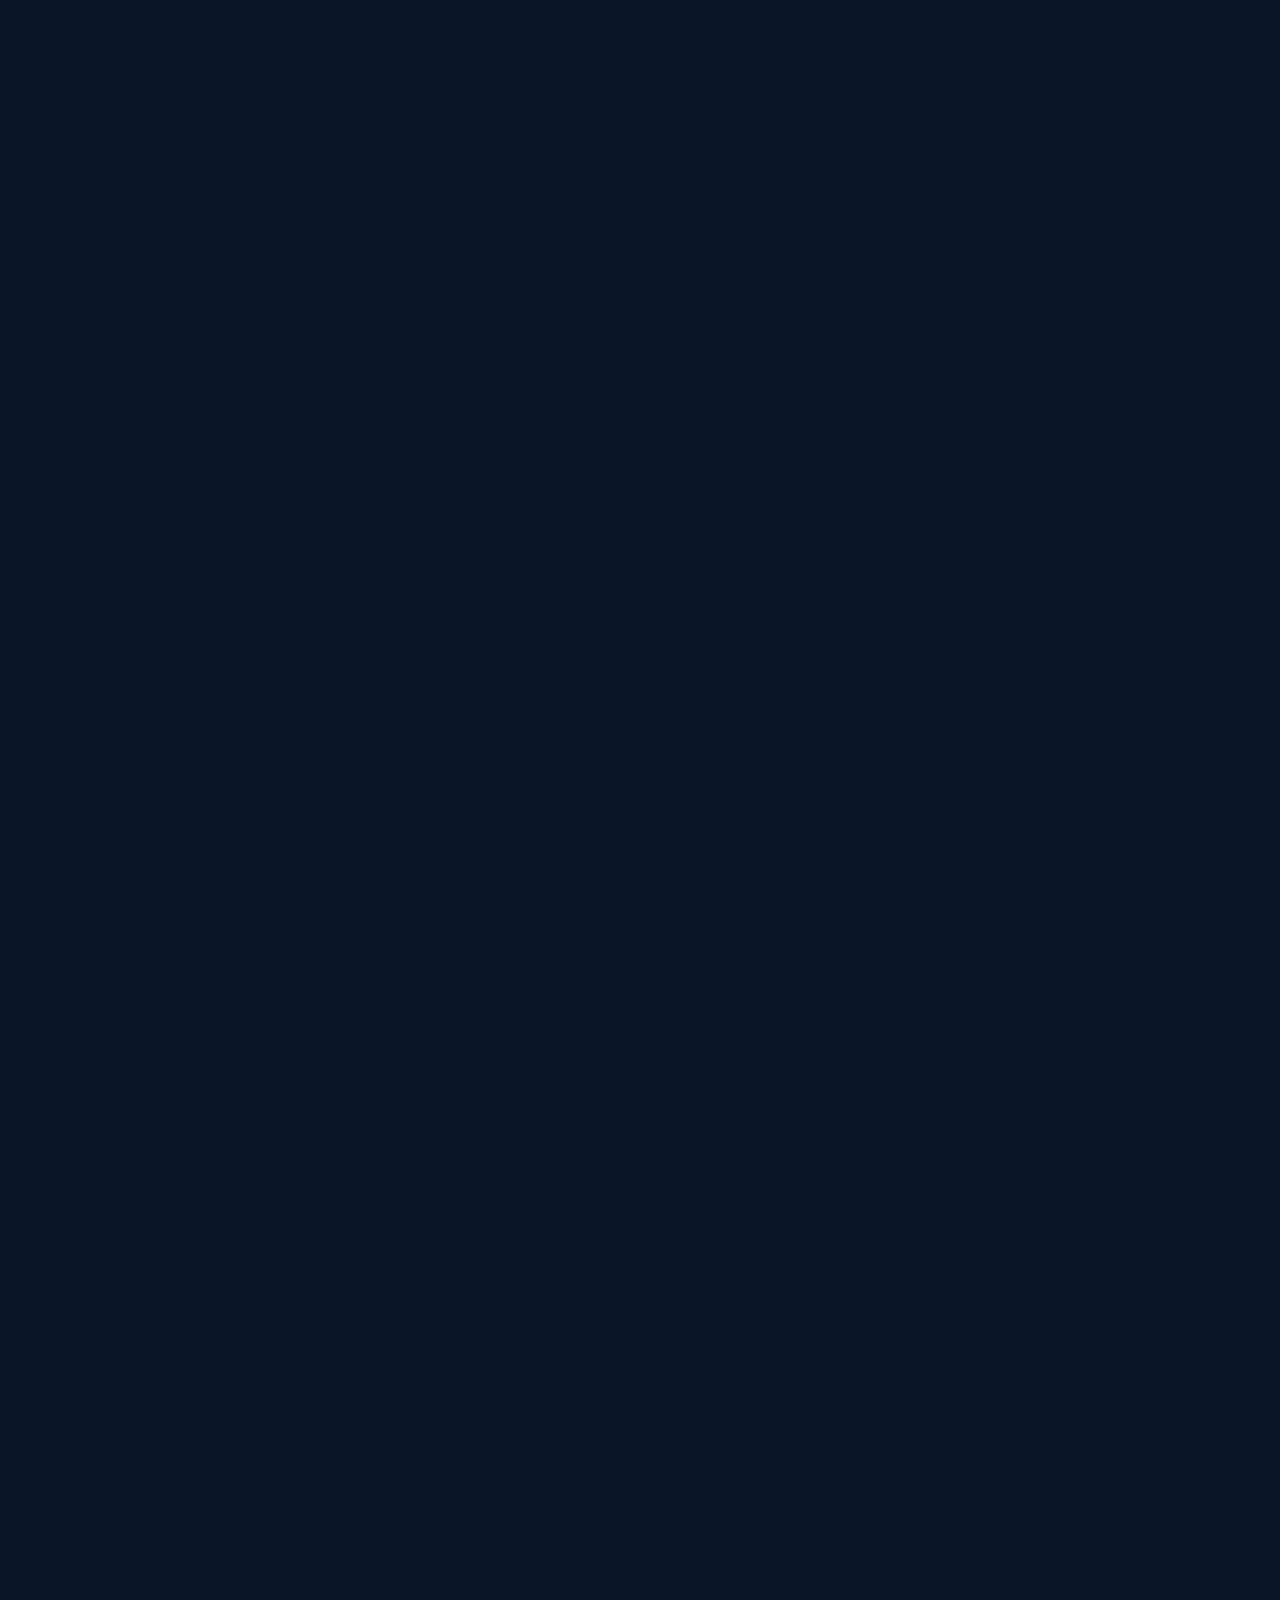
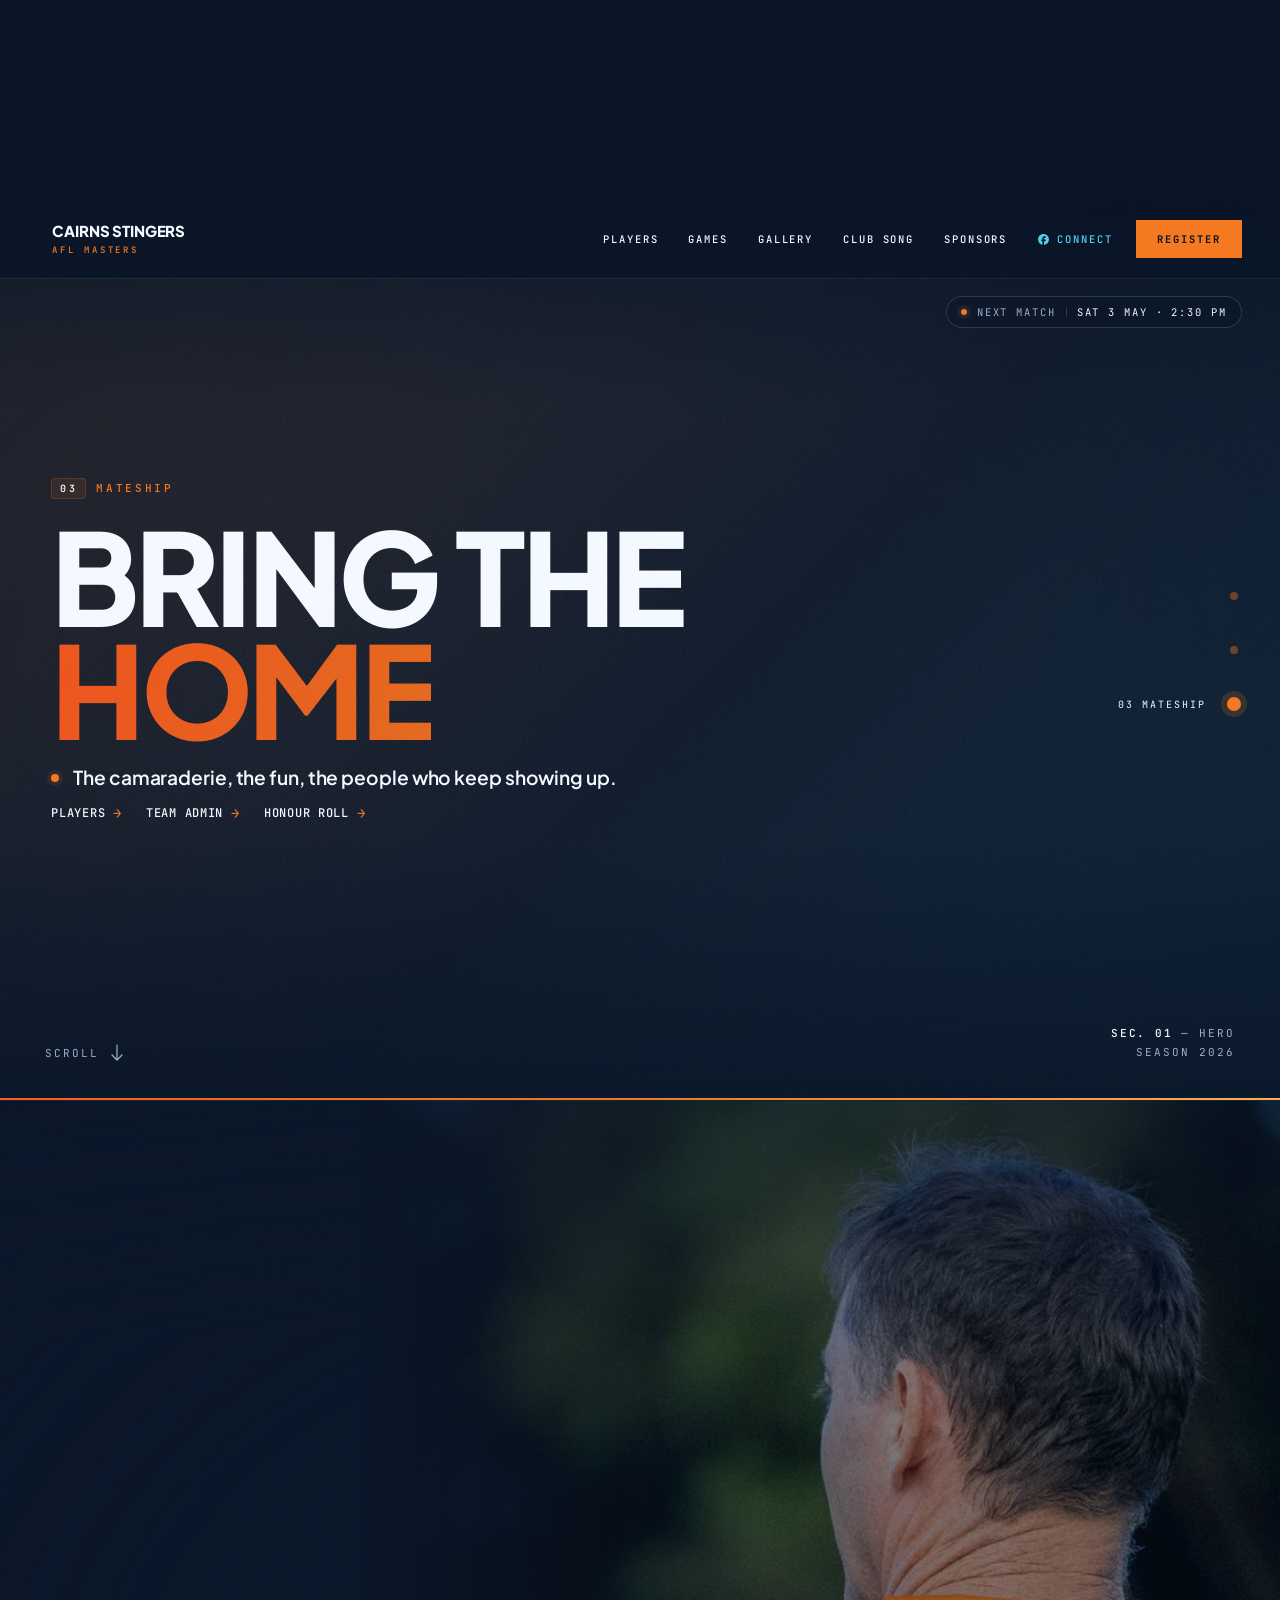
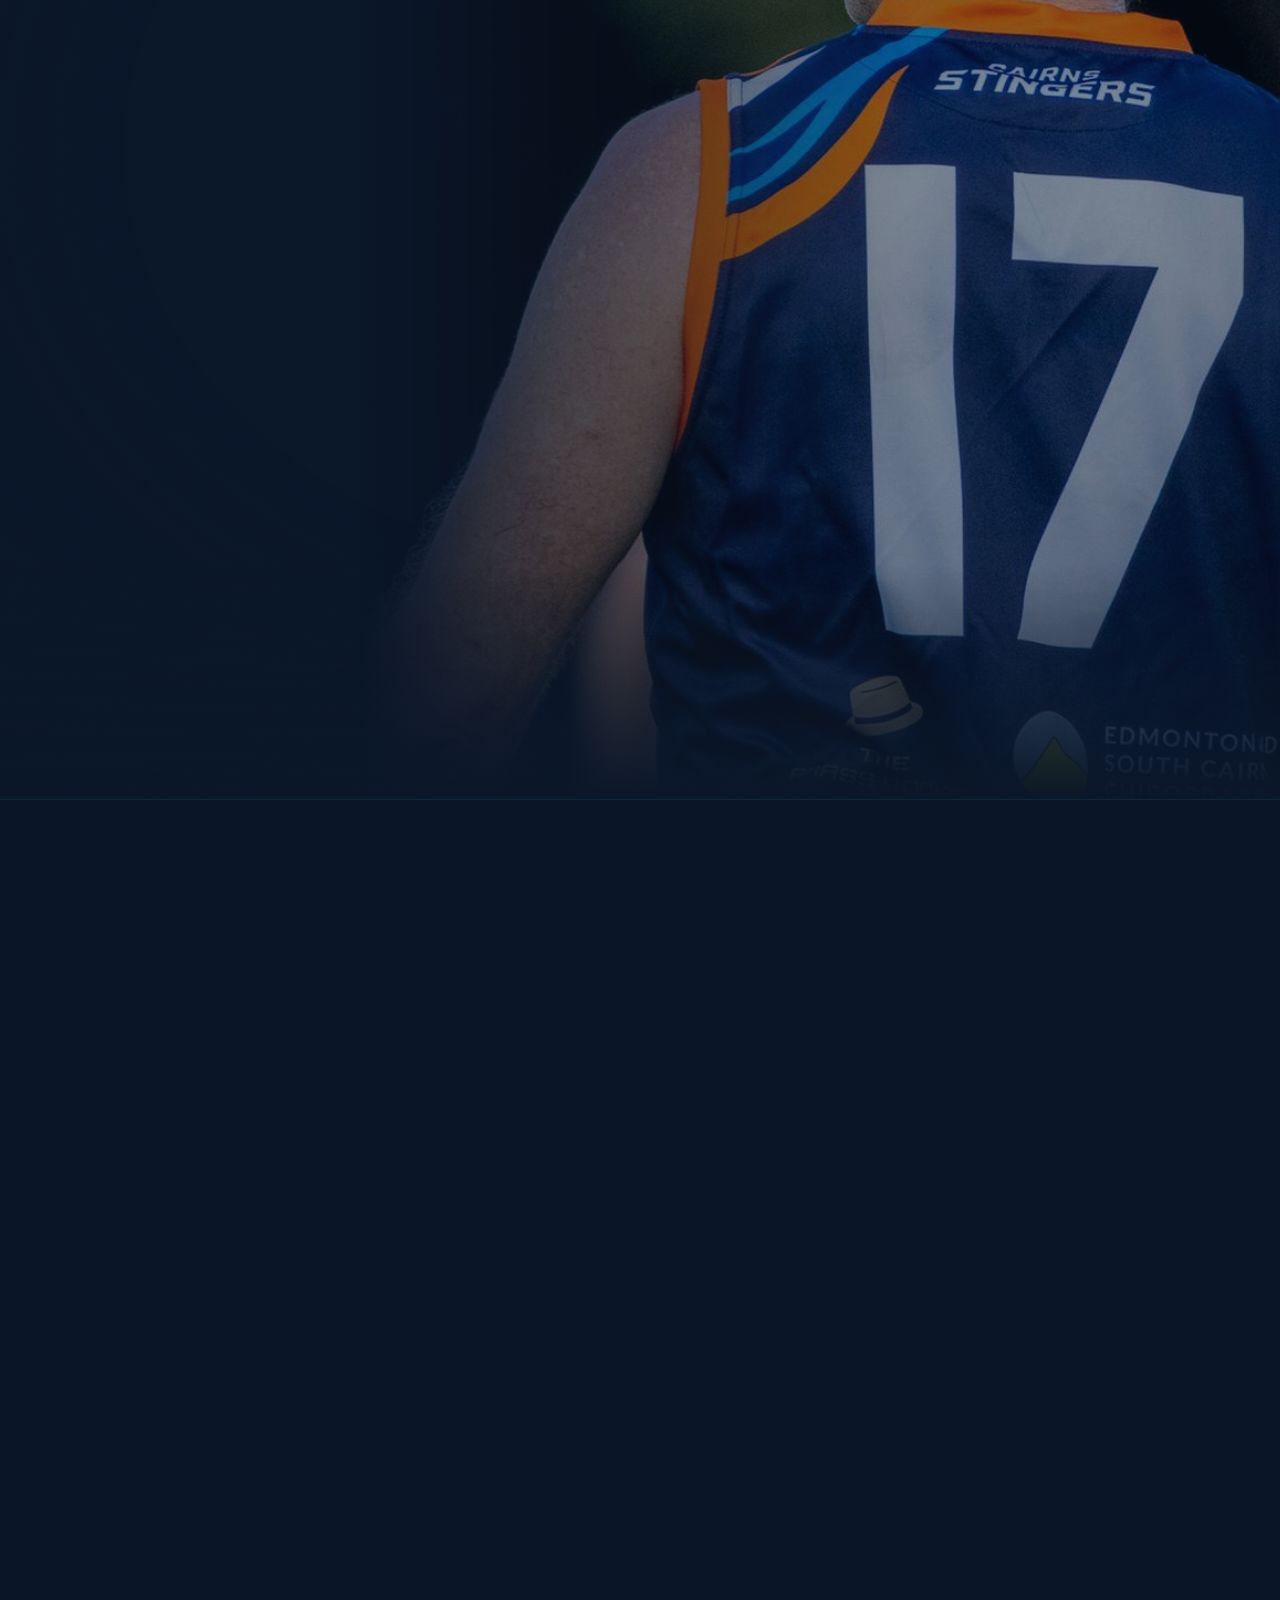
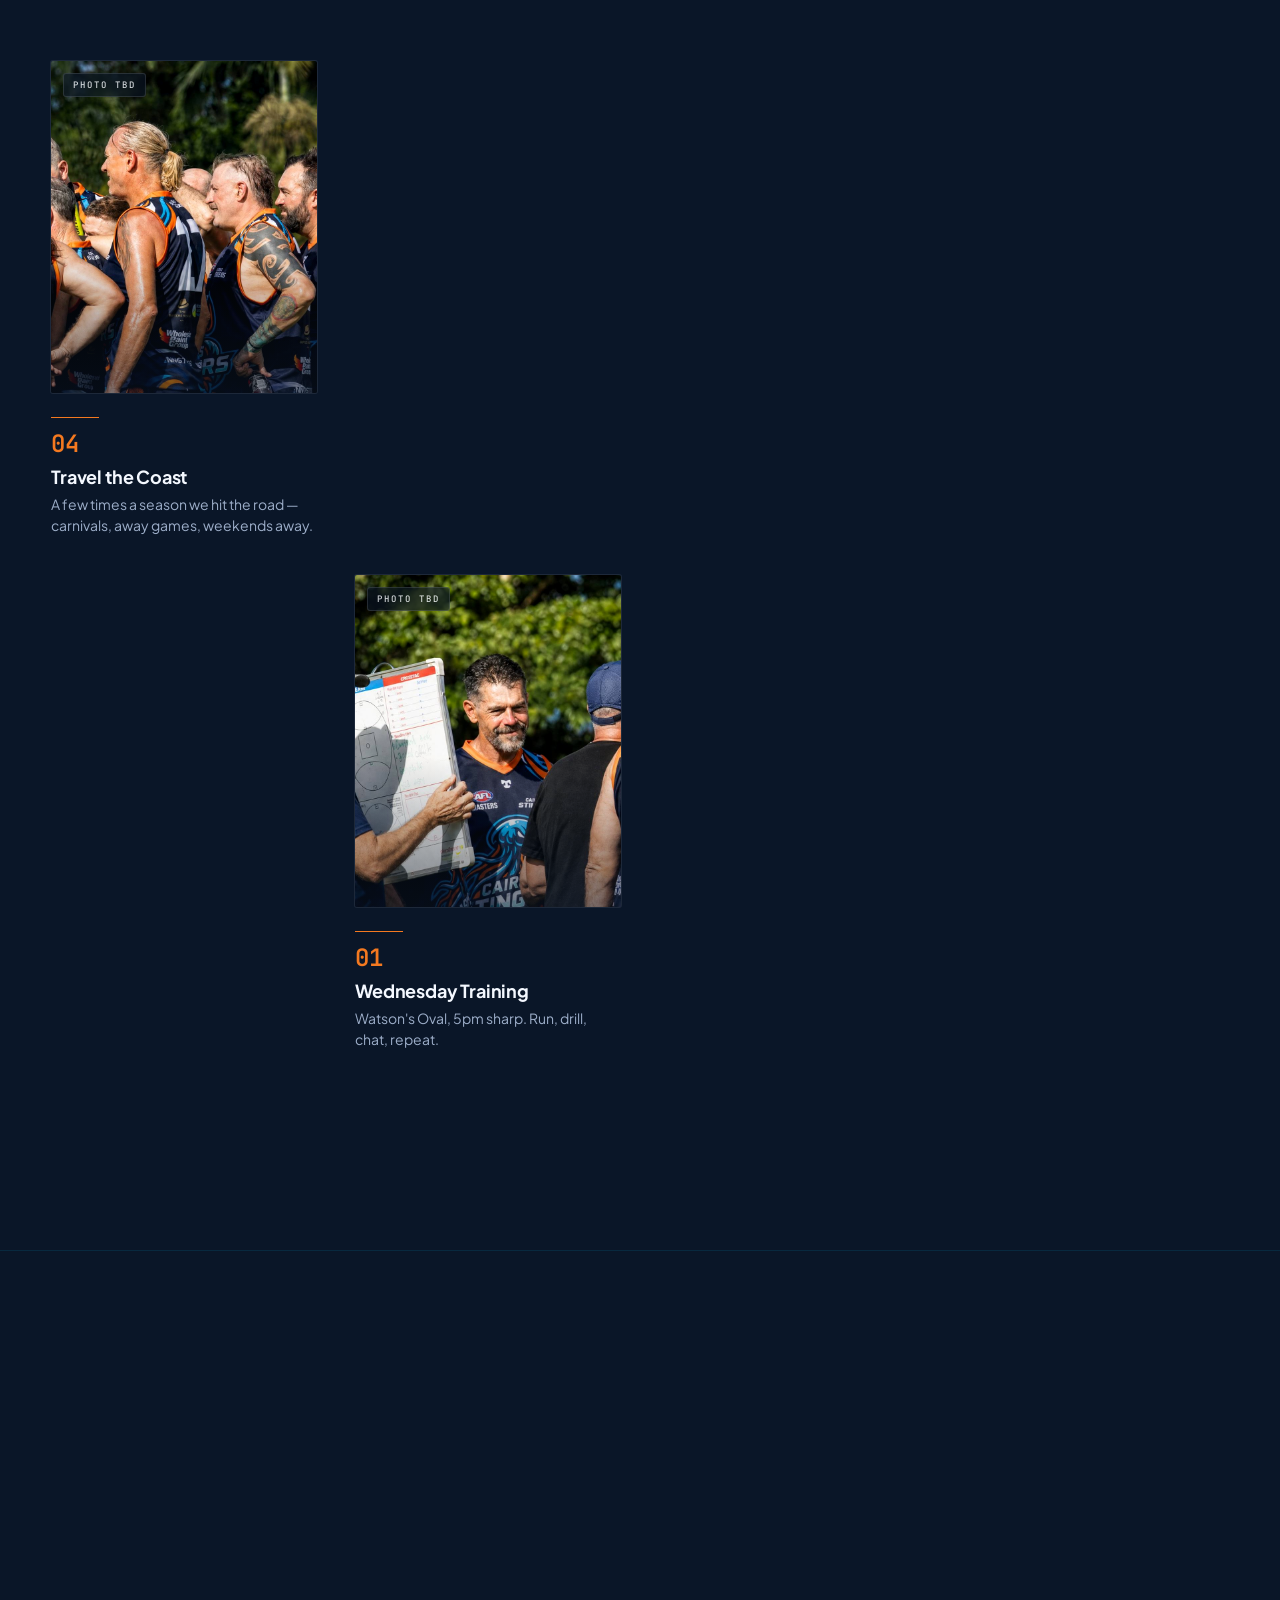
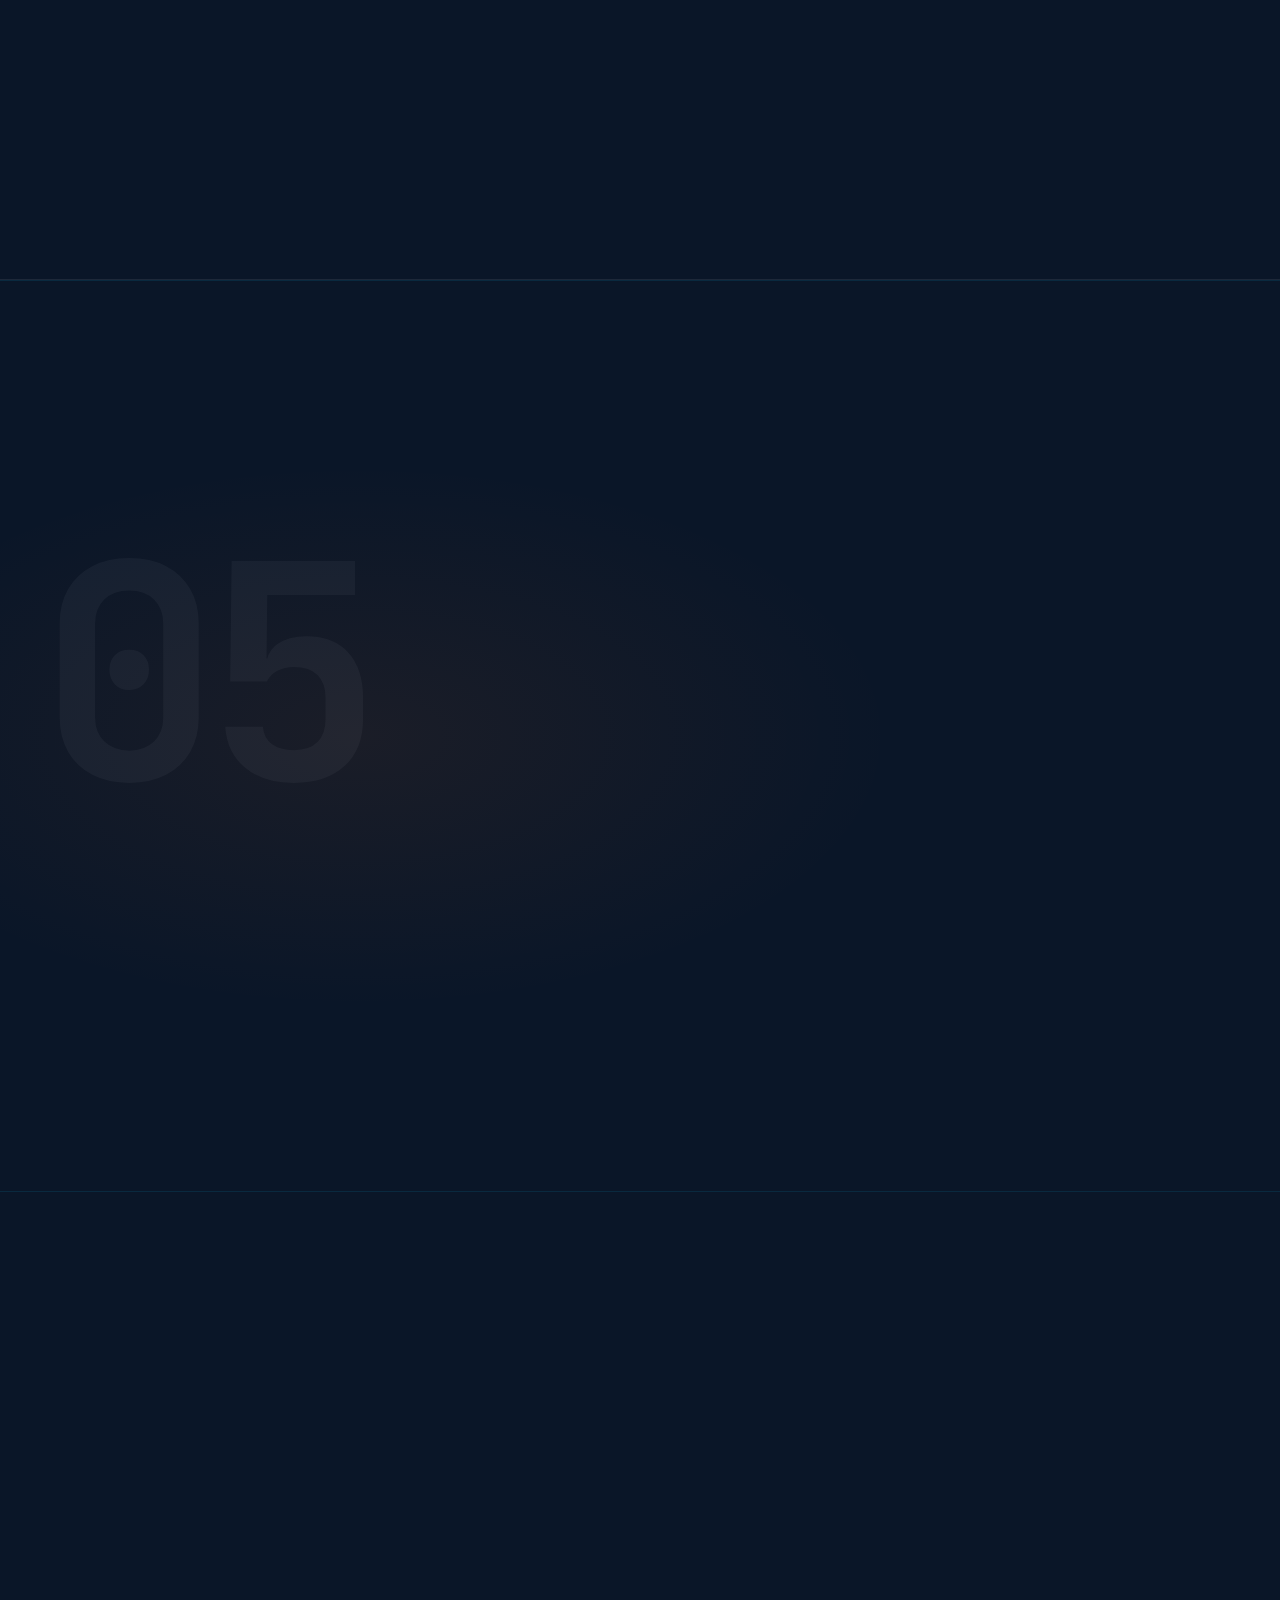
==== working/v11-work.html @ 25d03f0d "Slider infinite loop: switch to scroll-behavior toggle + isJumping guard User diagnosis identified t" ====
<!DOCTYPE html>
<!-- saved from url=(0046)https://cairnsstingers.com.au/sting/index.html -->
<html lang="en" class="lenis"><head><meta http-equiv="Content-Type" content="text/html; charset=UTF-8">

<meta name="viewport" content="width=device-width,initial-scale=1,viewport-fit=cover">
<meta http-equiv="Cache-Control" content="no-cache, no-store, must-revalidate">
<meta http-equiv="Pragma" content="no-cache">
<meta http-equiv="Expires" content="0">
<title>Cairns Stingers — Hero v11</title>
<link rel="preconnect" href="https://fonts.googleapis.com/">
<link rel="preconnect" href="https://fonts.gstatic.com/" crossorigin="">
<link href="https://fonts.googleapis.com/css2?family=Plus+Jakarta+Sans:wght@400;500;600;700;800&family=JetBrains+Mono:wght@400;500&display=swap" rel="stylesheet">

<!-- Lenis: buttery smooth scrolling -->
<script src="https://unpkg.com/lenis@1.1.20/dist/lenis.min.js"></script>

<!-- Swiper: mobile hero carousel with infinite loop + autoplay -->
<script src="https://cdn.jsdelivr.net/npm/swiper@11/swiper-bundle.min.js"></script>

<style>
:root{
  --or:#F47920;--ord:#FF5A1F;--orl:#ffac53;
  --org:rgba(244,121,32,0.10);--bo:rgba(244,121,32,0.20);
  --cy:#00B4E6;--cyd:#0091BF;--cyl:#4DD2F2;
  --bg:#0A1628;--c1:#112040;--c2:#1a2c54;--c3:#0f1c36;
  --line:rgba(255,255,255,0.08);--line-2:rgba(255,255,255,0.14);
  --ink:#F4F8FF;--dim:#9DAEC9;--mute:#6A7B96;
  --sans:"Plus Jakarta Sans",system-ui,-apple-system,sans-serif;
  --mono:"JetBrains Mono",ui-monospace,SFMono-Regular,Menlo,monospace;
}
*,*::before,*::after{box-sizing:border-box;margin:0;padding:0}
/* CRITICAL: overflow-x:clip instead of hidden — `hidden` breaks position:sticky */
html,body{
  background:var(--bg);color:var(--ink);font-family:var(--sans);
  -webkit-font-smoothing:antialiased;
  -webkit-text-size-adjust:100%;
  text-size-adjust:100%;
  overflow-x:clip;
  max-width:100vw;
}
img,video{display:block;max-width:100%}
a{color:inherit;text-decoration:none}

/* ============ NAV ============ */
.nav{
  position:fixed;top:0;left:0;right:0;z-index:50;
  display:flex;align-items:center;justify-content:space-between;
  padding:16px clamp(20px,3vw,40px);
  background:linear-gradient(180deg, rgba(10,22,40,.85) 0%, rgba(10,22,40,.4) 70%, transparent 100%);
  backdrop-filter:blur(8px);-webkit-backdrop-filter:blur(8px);
  transition:background .3s ease;
}
.nav.is-scrolled{background:rgba(10,22,40,.92);border-bottom:1px solid var(--line)}

.nav__brand{display:flex;align-items:center;gap:14px}
.nav__logo{height:46px;width:auto;filter:drop-shadow(0 4px 12px rgba(0,0,0,.4))}
.nav__wordmark{display:flex;flex-direction:column;gap:8px;line-height:1}
.nav__name{font-family:var(--sans);font-weight:800;font-size:15px;letter-spacing:-.01em;color:var(--ink);text-transform:uppercase}
.nav__sub{font-family:var(--mono);font-weight:500;font-size:9px;letter-spacing:.32em;color:var(--or);text-transform:uppercase}

.nav__links{display:flex;align-items:center;gap:2px}
.nav__links a{
  font-family:var(--mono);font-size:10.5px;font-weight:500;
  letter-spacing:.18em;text-transform:uppercase;
  color:var(--ink);padding:10px 14px;
  position:relative;transition:color .2s ease;
}
.nav__links a::after{
  content:"";position:absolute;left:14px;right:14px;bottom:6px;
  height:1px;background:var(--or);
  transform:scaleX(0);transform-origin:50% 50%;transition:transform .25s ease;
}
.nav__links a:hover{color:var(--or)}
.nav__links a:hover::after{transform:scaleX(1)}

.nav__connect{display:inline-flex!important;align-items:center;gap:7px;color:var(--cyl)!important}
.nav__connect svg{width:13px;height:13px;flex-shrink:0}
.nav__connect:hover{color:var(--cy)!important}
.nav__connect::after{background:var(--cy)!important}

.nav__cta{
  background:var(--or);color:#0A1628!important;font-weight:700!important;
  padding:11px 20px!important;margin-left:8px;
  font-size:10.5px!important;letter-spacing:.18em!important;
  border:1px solid var(--or);transition:all .2s ease;
}
.nav__cta::after{display:none!important}
.nav__cta:hover{background:transparent;color:var(--or)!important}

.nav__burger{display:none;background:none;border:none;cursor:pointer;width:40px;height:40px;padding:0;position:relative;color:var(--ink);z-index:60;-webkit-tap-highlight-color:transparent}
.nav__burger:focus{outline:none}
.nav__burger:focus-visible{outline:2px solid var(--or);outline-offset:2px;border-radius:4px}
.nav__burger span{position:absolute;left:9px;width:22px;height:1.5px;background:var(--ink);transition:all .35s cubic-bezier(.5,0,.2,1)}
.nav__burger span:nth-child(1){top:14px}
.nav__burger span:nth-child(2){top:20px}
.nav__burger span:nth-child(3){top:26px}
.nav__burger.is-open span:nth-child(1){top:20px;transform:rotate(45deg);background:var(--or)}
.nav__burger.is-open span:nth-child(2){opacity:0}
.nav__burger.is-open span:nth-child(3){top:20px;transform:rotate(-45deg);background:var(--or)}

/* ============ DRAWER ============ */
.drawer{
  position:fixed;top:0;right:0;bottom:0;width:min(440px,100vw);
  background:var(--bg);z-index:55;
  transform:translateX(100%);transition:transform .45s cubic-bezier(.5,0,.2,1);
  border-left:1px solid var(--line);
  display:flex;flex-direction:column;padding:88px 32px 40px;overflow-y:auto;
}
.drawer.is-open{transform:translateX(0)}
.drawer__inner{display:flex;flex-direction:column;gap:2px}
.drawer__inner a{
  font-family:var(--sans);font-weight:700;font-size:26px;letter-spacing:-.02em;
  color:var(--ink);padding:14px 0;
  border-bottom:1px solid var(--line);
  text-transform:uppercase;
  display:flex;align-items:center;justify-content:space-between;
  opacity:0;transform:translateX(20px);
  transition:opacity .4s ease, transform .4s ease, color .25s ease;
}
.drawer.is-open .drawer__inner a{opacity:1;transform:translateX(0)}
.drawer.is-open .drawer__inner a:nth-child(1){transition-delay:.18s}
.drawer.is-open .drawer__inner a:nth-child(2){transition-delay:.23s}
.drawer.is-open .drawer__inner a:nth-child(3){transition-delay:.28s}
.drawer.is-open .drawer__inner a:nth-child(4){transition-delay:.33s}
.drawer.is-open .drawer__inner a:nth-child(5){transition-delay:.38s}
.drawer.is-open .drawer__inner a:nth-child(6){transition-delay:.43s}
.drawer.is-open .drawer__inner a:nth-child(7){transition-delay:.48s}
.drawer__inner a:hover{color:var(--or)}
.drawer__inner a span.num{font-family:var(--mono);font-size:11px;font-weight:500;letter-spacing:.2em;color:var(--mute);transition:color .25s ease}
.drawer__inner a:hover span.num{color:var(--cyl)}
.drawer__inner a.cta{margin-top:24px;background:var(--or);color:#0A1628!important;padding:18px 22px;border:none;font-size:18px}
.drawer__inner a.cta:hover{color:#0A1628!important;background:var(--orl)}
.drawer__cta-arrow{font-size:24px}

.drawer__overlay{position:fixed;inset:0;z-index:54;background:rgba(10,22,40,.7);backdrop-filter:blur(4px);opacity:0;pointer-events:none;transition:opacity .4s ease}
.drawer__overlay.is-open{opacity:1;pointer-events:auto}
.drawer__close{
  position:absolute;top:24px;right:24px;
  width:44px;height:44px;border-radius:50%;
  background:transparent;border:1px solid var(--line-2);
  color:var(--ink);cursor:pointer;
  display:flex;align-items:center;justify-content:center;
  transition:border-color .25s ease, color .25s ease, background .25s ease, transform .25s ease;
  z-index:2;
}
.drawer__close:hover,.drawer__close:focus-visible{border-color:var(--or);color:var(--or)}
.drawer__close{outline:none}

/* ============ HERO ============ */
.hero{
  position:relative;
  height:300vh;
  background:var(--bg);
}
.hero__stage{
  position:sticky;top:0;
  height:100vh;width:100%;
  overflow:hidden;
  isolation:isolate;
}
.hero__video{
  position:absolute;inset:0;width:100%;height:100%;object-fit:cover;
  z-index:0;opacity:0;
  transition:opacity 1s cubic-bezier(.4,0,.2,1);
  filter:saturate(1.05) contrast(1.05) brightness(.55);
}
.hero__video.is-active{opacity:1}

.hero__vignette{
  position:absolute;inset:0;z-index:2;pointer-events:none;
  background:
    radial-gradient(ellipse 95% 80% at 50% 50%, transparent 30%, rgba(10,22,40,.55) 80%, rgba(10,22,40,.92) 100%),
    linear-gradient(180deg, rgba(10,22,40,.7) 0%, transparent 22%, transparent 70%, rgba(10,22,40,.85) 100%);
}
.hero__tint{position:absolute;inset:0;z-index:1;pointer-events:none;background:linear-gradient(135deg, rgba(244,121,32,.18), transparent 55%, rgba(0,180,230,.12));mix-blend-mode:overlay;opacity:.7}
.hero__grain{
  position:absolute;inset:-10%;z-index:3;pointer-events:none;opacity:.07;mix-blend-mode:overlay;
  background-image:url("data:image/svg+xml;utf8,<svg xmlns='http://www.w3.org/2000/svg' width='220' height='220'><filter id='n'><feTurbulence type='fractalNoise' baseFrequency='.95' numOctaves='3' stitchTiles='stitch'/><feColorMatrix values='0 0 0 0 1  0 0 0 0 1  0 0 0 0 1  0 0 0 1 0'/></filter><rect width='220' height='220' filter='url(%23n)'/></svg>");
  animation:grain .4s steps(2) infinite;
}
@keyframes grain{0%{transform:translate(0,0)}25%{transform:translate(-2%,-1%)}50%{transform:translate(1%,2%)}75%{transform:translate(-1%,1%)}100%{transform:translate(2%,-2%)}}

.matchpill{
  position:absolute;top:96px;right:clamp(20px,3vw,40px);z-index:10;
  display:inline-flex;align-items:center;gap:10px;
  padding:8px 14px;border-radius:999px;
  background:rgba(10,22,40,.6);border:1px solid var(--line-2);backdrop-filter:blur(10px);
  font-family:var(--mono);font-size:10.5px;letter-spacing:.18em;text-transform:uppercase;color:var(--ink);
}
.matchpill .dot{width:6px;height:6px;border-radius:50%;background:var(--or);box-shadow:0 0 0 4px var(--org);animation:livePulse 1.8s cubic-bezier(0,0,.4,1) infinite}
@keyframes livePulse{0%{box-shadow:0 0 0 0 var(--bo)}100%{box-shadow:0 0 0 12px rgba(244,121,32,0)}}
.matchpill .sep{width:1px;height:10px;background:var(--line-2)}
.matchpill .label{color:var(--dim)}

.center{
  position:absolute;inset:0;z-index:5;
  display:flex;flex-direction:column;justify-content:center;align-items:flex-start;
  padding:0 clamp(24px,4vw,72px);
  gap:clamp(14px,1.6vw,22px);
  pointer-events:none;
}
.center > *{pointer-events:auto}

.eyebrow{
  display:inline-flex;align-items:center;gap:10px;
  font-family:var(--mono);font-size:11px;font-weight:500;
  letter-spacing:.24em;text-transform:uppercase;
  color:var(--or);
  opacity:0;animation:fadeIn .8s .2s ease forwards;
}
.eyebrow .num{font-weight:600;color:var(--ink);background:var(--org);border:1px solid var(--bo);padding:3px 8px;border-radius:4px;font-size:10px}
.eyebrow .name{color:var(--or)}

.wordmark{
  font-family:var(--sans);font-weight:800;
  font-size:clamp(60px,10vw,150px);
  letter-spacing:-.035em;line-height:.88;
  text-transform:uppercase;
  max-width:min(100%,14ch);
  opacity:0;
  animation:wmRise 1.1s .35s cubic-bezier(.16,.84,.3,1) forwards;
}
.wordmark .line1{display:block}
.wordmark .em{
  display:inline-block;
  background:linear-gradient(108deg, var(--ord) 0%, var(--or) 50%, var(--ord) 100%);
  background-size:280% 100%;background-position:0% 50%;
  -webkit-background-clip:text;background-clip:text;
  -webkit-text-fill-color:transparent;color:transparent;
  animation:shine 9s ease-in-out infinite alternate;
  opacity:.92;
}
@keyframes wmRise{from{opacity:0;transform:translateY(40px)}to{opacity:1;transform:translateY(0)}}
@keyframes shine{from{background-position:0% 50%}to{background-position:100% 50%}}
@keyframes fadeIn{from{opacity:0}to{opacity:1}}

/* simple fade-in for chapter swaps */
.swap{animation:swapIn .45s cubic-bezier(.16,.84,.3,1)}
@keyframes swapIn{from{opacity:0;transform:translateY(8px)}to{opacity:1;transform:translateY(0)}}

.subhead{display:flex;flex-direction:column;gap:14px;max-width:min(96vw,1100px);opacity:0;animation:fadeUp 1s .9s cubic-bezier(.2,.7,.2,1) forwards}
.tagline{
  font-family:var(--sans);font-weight:600;
  font-size:clamp(17px,1.5vw,22px);
  letter-spacing:-.005em;line-height:1.3;color:var(--ink);
  display:flex;align-items:center;gap:14px;white-space:nowrap;
}
.tagline::before{content:"";width:8px;height:8px;border-radius:50%;background:var(--or);box-shadow:0 0 0 4px var(--org);flex-shrink:0}

.meta{display:flex;flex-wrap:wrap;align-items:center;gap:10px 24px;font-family:var(--mono);font-size:12px;letter-spacing:.04em;color:var(--dim)}
.meta b{color:var(--ink);font-weight:500}
.meta .pip{width:3px;height:3px;border-radius:50%;background:var(--or);flex-shrink:0}
.meta .meta-link{display:inline-flex;align-items:center;gap:8px;color:var(--ink);transition:color .2s ease;font-weight:500;letter-spacing:.06em;text-transform:uppercase}
.meta .meta-link:hover{color:var(--or)}
.meta .meta-link .arrow{display:inline-block;transition:transform .25s ease;color:var(--or);font-size:14px}
.meta .meta-link:hover .arrow{transform:translateX(4px)}

@keyframes fadeUp{from{opacity:0;transform:translateY(16px)}to{opacity:1;transform:translateY(0)}}

.rail{position:absolute;top:50%;right:clamp(18px,2.2vw,32px);transform:translateY(-50%);z-index:10;display:flex;flex-direction:column;gap:18px;opacity:0;animation:fadeIn .8s 1.4s ease forwards}
.rail__dot{width:36px;height:36px;border:none;background:transparent;cursor:pointer;display:flex;align-items:center;justify-content:center;position:relative}
.rail__dot::before{content:"";width:8px;height:8px;border-radius:50%;background:rgba(244,121,32,.4);transition:all .35s cubic-bezier(.4,0,.2,1);position:absolute;left:50%;top:50%;transform:translate(-50%,-50%)}
.rail__dot:hover::before{background:var(--or);transform:translate(-50%,-50%) scale(1.2)}
.rail__dot.is-active::before{width:14px;height:14px;background:var(--or);box-shadow:0 0 0 6px rgba(244,121,32,.18)}
.rail__label{position:absolute;right:46px;top:50%;transform:translateY(-50%) translateX(-6px);white-space:nowrap;font-family:var(--mono);font-size:10px;letter-spacing:.2em;text-transform:uppercase;color:var(--ink);opacity:0;pointer-events:none;transition:all .25s ease}
.rail__dot:hover .rail__label,.rail__dot.is-active .rail__label{opacity:1;transform:translateY(-50%) translateX(0)}

.btm{position:absolute;bottom:0;left:0;right:0;z-index:10;display:flex;justify-content:space-between;align-items:flex-end;padding:0 clamp(24px,3.5vw,48px) clamp(28px,3vw,40px);font-family:var(--mono);font-size:11px;letter-spacing:.18em;text-transform:uppercase;color:var(--dim)}
.btm__scroll{display:inline-flex;align-items:center;gap:12px}
.btm__scroll svg{animation:bob 2.2s ease-in-out infinite}
@keyframes bob{0%,100%{transform:translateY(0)}50%{transform:translateY(4px)}}
.btm__meta{text-align:right;line-height:1.7}
.btm__meta b{color:var(--ink);font-weight:500;letter-spacing:.16em}
.progress{position:absolute;left:0;right:0;bottom:0;height:2px;z-index:11;background:rgba(255,255,255,.06);overflow:hidden}
.progress__bar{height:100%;width:0%;background:linear-gradient(90deg,var(--ord),var(--or),var(--orl));box-shadow:0 0 14px rgba(244,121,32,.6)}

.mob{display:none}

@media (max-width:1100px){
  .nav__links{display:none}
  .nav__burger{display:block}
}

@media (max-width:768px){
  .nav{padding:10px 16px}
  .nav__logo{height:38px}
  .nav__name{font-size:13px}
  .nav__sub{font-size:8.5px}
  .nav__wordmark{gap:6px}

  .hero{display:none}
  .matchpill{display:none}
  .mob{
    display:flex;flex-direction:row;
    height:100vh;height:100dvh;
    overflow-x:scroll;overflow-y:hidden;
    scroll-snap-type:x mandatory;
    -webkit-overflow-scrolling:touch;
    position:relative;
    /* Override Swiper 11's default 8px so the dots respect our spacing.
       Swiper's .swiper-pagination-bullets.swiper-pagination-horizontal selector
       wins specificity, but it reads from this CSS variable so we win via cascade. */
    --swiper-pagination-bottom:calc(34px + env(safe-area-inset-bottom, 0px));
  }
  .mob::-webkit-scrollbar{display:none}
  .mob{scrollbar-width:none}

  .card{position:relative;flex:0 0 100vw;width:100vw;height:100%;overflow:hidden;scroll-snap-align:start;scroll-snap-stop:always;isolation:isolate;display:flex;flex-direction:column;justify-content:flex-end;padding:0 24px 150px}
  .card__video{position:absolute;inset:0;width:100%;height:100%;object-fit:cover;z-index:0;filter:saturate(1.08) brightness(.6)}
  .card__overlay{position:absolute;inset:0;z-index:1;pointer-events:none;background:linear-gradient(180deg, rgba(10,22,40,.55) 0%, transparent 25%, transparent 50%, rgba(10,22,40,.7) 78%, rgba(10,22,40,.92) 92%, rgba(10,22,40,1) 100%)}
  .card__tint{display:none}

  .card__content{position:relative;z-index:5;display:flex;flex-direction:column;gap:14px}
  .card__num{font-family:var(--mono);font-size:10px;letter-spacing:.3em;color:var(--or);text-transform:uppercase;display:inline-flex;align-items:center;gap:8px}
  .card__num::before{content:"";width:24px;height:1px;background:var(--or)}
  .card__wordmark{font-family:var(--sans);font-weight:800;font-size:clamp(44px,13vw,88px);letter-spacing:-.035em;line-height:.86;text-transform:uppercase;color:var(--ink);max-width:100%;overflow-wrap:break-word}
  .card__wordmark .em{background:linear-gradient(108deg, var(--ord), var(--or) 50%, var(--ord));-webkit-background-clip:text;background-clip:text;-webkit-text-fill-color:transparent;color:transparent;opacity:.92}
  .card__tagline{font-size:17px;font-weight:600;color:var(--ink);letter-spacing:-.01em;line-height:1.35;position:relative;padding-left:28px;max-width:100%;overflow-wrap:break-word}
  .card__tagline::before{content:"";position:absolute;left:0;top:8px;width:8px;height:8px;border-radius:50%;background:var(--or);box-shadow:0 0 0 4px var(--org)}
  .card__meta{font-family:var(--mono);font-size:11px;letter-spacing:.06em;color:var(--dim);display:flex;flex-wrap:wrap;gap:10px 22px;align-items:center}
  .card__meta b{color:var(--ink);font-weight:500}
  .card__meta .pip{width:3px;height:3px;border-radius:50%;background:var(--or);flex-shrink:0}
  .card__meta a{color:var(--ink);font-weight:500;text-transform:uppercase;letter-spacing:.1em;display:inline-flex;align-items:center;gap:6px;transition:color .2s ease}
  .card__meta a:hover{color:var(--or)}
  .card__meta a .arrow{color:var(--or)}

  .mob__dots{position:absolute;bottom:calc(34px + env(safe-area-inset-bottom, 0px));left:24px;right:auto;width:auto;z-index:20;display:flex;gap:10px;padding:0;background:transparent;backdrop-filter:none;border-radius:0;border:0}
  .mob__dot{width:24px;height:6px;border-radius:3px;border:none;background:rgba(244,121,32,.4);cursor:pointer;transition:all .35s ease;padding:0}
  .mob__dot.is-active{background:var(--or);width:36px}
  .mob__hint{position:absolute;bottom:calc(96px + env(safe-area-inset-bottom, 0px));left:50%;transform:translateX(-50%);z-index:20;font-family:var(--mono);font-size:9px;letter-spacing:.25em;color:var(--mute);text-transform:uppercase;opacity:.85;display:inline-flex;align-items:center;gap:6px;pointer-events:none}
  .mob__hint .arrow{color:var(--or);font-size:12px;transition:transform .4s ease}
  .mob.is-end .mob__hint .arrow{animation:bounceDown 1.6s ease-in-out infinite}
  @keyframes bounceDown{0%,100%{transform:translateY(0)}50%{transform:translateY(4px)}}
  /* Orange swipe-right hint arrow on right edge — only on first card */
  .mob__swipe{
    position:absolute;top:50%;right:14px;transform:translateY(-50%);
    z-index:18;width:38px;height:38px;border-radius:50%;
    background:rgba(244,121,32,.18);border:1px solid var(--or);
    color:var(--or);display:flex;align-items:center;justify-content:center;
    font-size:18px;pointer-events:none;
    animation:swipeNudge 1.8s cubic-bezier(.4,0,.2,1) infinite;
    transition:opacity .35s ease;
  }
  .mob.is-touched .mob__swipe{opacity:0}
  @keyframes swipeNudge{
    0%,100%{transform:translateY(-50%) translateX(0);opacity:.85}
    50%{transform:translateY(-50%) translateX(-6px);opacity:1}
  }
}

.after{min-height:80vh;background:var(--c3);display:grid;place-items:center;padding:60px 24px;font-family:var(--mono);font-size:11px;letter-spacing:.25em;text-transform:uppercase;color:var(--mute);text-align:center}

/* ============ RECRUIT — "Come and Train" (atmospheric) ============ */
.recruit{
  position:relative;
  background:var(--bg);
  padding:clamp(120px,16vw,200px) 0;
  border-top:1px solid var(--line);
  overflow:hidden;
  isolation:isolate;
}
/* Background image bleeding in from the right — real DOM element so JS can transform it for parallax */
.recruit__bg{
  position:absolute;
  top:-12%;right:0;bottom:-12%;
  width:72%;z-index:0;pointer-events:none;
  background-image:url('[data-uri]');
  background-size:cover;background-position:50% 22%;
  opacity:.62;
  filter:grayscale(0) brightness(.82) contrast(1.08) saturate(1.05);
  -webkit-mask-image:linear-gradient(90deg, transparent 0%, rgba(0,0,0,.55) 22%, rgba(0,0,0,1) 60%);
  mask-image:linear-gradient(90deg, transparent 0%, rgba(0,0,0,.55) 22%, rgba(0,0,0,1) 60%);
  will-change:transform;
  transform:translate3d(0,0,0);
}
/* Vignette overlay matching the hero — softens corners, fades top/bottom into navy */
.recruit::after{
  content:"";position:absolute;inset:0;z-index:1;pointer-events:none;
  background:
    radial-gradient(ellipse 100% 80% at 50% 50%, transparent 40%, rgba(10,22,40,.45) 100%),
    linear-gradient(180deg, rgba(10,22,40,.45) 0%, transparent 18%, transparent 82%, var(--bg) 100%);
}
/* Grain texture matching hero */
.recruit__grain{
  position:absolute;inset:-10%;z-index:2;pointer-events:none;
  opacity:.06;mix-blend-mode:overlay;
  background-image:url("data:image/svg+xml;utf8,<svg xmlns='http://www.w3.org/2000/svg' width='220' height='220'><filter id='n'><feTurbulence type='fractalNoise' baseFrequency='.95' numOctaves='3' stitchTiles='stitch'/><feColorMatrix values='0 0 0 0 1  0 0 0 0 1  0 0 0 0 1  0 0 0 1 0'/></filter><rect width='220' height='220' filter='url(%23n)'/></svg>");
  animation:grain .4s steps(2) infinite;
}
.recruit__inner{
  position:relative;z-index:5;
  max-width:1280px;margin:0 auto;
  padding:0 clamp(24px,4vw,72px);
  display:grid;gap:clamp(48px,7vw,96px);
}

.recruit__head{
  display:flex;flex-wrap:wrap;align-items:center;justify-content:space-between;gap:18px;
}
.recruit__eyebrow{
  display:inline-flex;align-items:center;gap:10px;
  font-family:var(--mono);font-size:11px;font-weight:500;
  letter-spacing:.24em;text-transform:uppercase;color:var(--or);
}
.recruit__eyebrow .num{
  font-weight:600;color:var(--ink);
  background:var(--org);border:1px solid var(--bo);
  padding:3px 8px;border-radius:4px;font-size:10px;
}
.recruit__welcome{
  display:inline-flex;align-items:center;
  padding:0;border:0;border-radius:0;background:transparent;
  -webkit-backdrop-filter:none;backdrop-filter:none;
  font-family:var(--mono);font-size:11px;font-weight:500;
  letter-spacing:.24em;text-transform:uppercase;color:var(--cyl);
}
.recruit__welcome::before{display:none}
.recruit__welcome-row{
  display:flex;align-items:center;gap:16px;flex-wrap:wrap;
  margin-bottom:24px;
}
.recruit__welcome__sub{
  font-family:var(--mono);
  font-size:10.5px;font-weight:500;
  letter-spacing:.2em;text-transform:uppercase;
  color:var(--cyl);opacity:.6;
  position:relative;padding-left:20px;
}
.recruit__welcome__sub::before{
  content:"";position:absolute;
  left:0;top:50%;width:12px;height:1px;
  background:var(--cy);opacity:.55;
}

.recruit__title{
  font-family:var(--sans);font-weight:800;
  font-size:clamp(42px,6.4vw,84px);
  letter-spacing:-.025em;line-height:1.04;
  color:var(--ink);
  max-width:18ch;
}
.recruit__title .em{
  background:linear-gradient(108deg, var(--ord) 0%, var(--or) 50%, var(--ord) 100%);
  background-size:280% 100%;
  -webkit-background-clip:text;background-clip:text;
  -webkit-text-fill-color:transparent;color:transparent;
  animation:shine 9s ease-in-out infinite alternate;
}

.recruit__grid{
  display:grid;
  grid-template-columns:1.5fr 1fr;
  gap:clamp(56px,8vw,120px);
  align-items:start;
}
@media (max-width:880px){.recruit__grid{grid-template-columns:1fr;gap:64px}}

.recruit__label{
  font-family:var(--mono);font-size:11px;font-weight:500;
  letter-spacing:.24em;text-transform:uppercase;color:var(--or);
  display:block;margin-bottom:32px;
}

.recruit__cards{
  display:grid;grid-template-columns:repeat(3,1fr);gap:36px;
}
@media (max-width:680px){.recruit__cards{grid-template-columns:1fr;gap:40px}}

/* Editorial cards — no containers, just type and a thin orange rule */
.bring-card{
  background:transparent;
  border:none;
  border-radius:0;
  padding:0;
  position:relative;
  overflow:visible;
}
.bring-card::before{
  content:"";position:absolute;top:0;left:0;
  width:48px;height:1px;background:var(--or);
  transition:width .35s cubic-bezier(.2,.7,.2,1);
}
.bring-card{padding-top:24px}
.bring-card:hover::before{width:80px}
.bring-card__num{
  font-family:var(--mono);font-size:32px;font-weight:600;
  letter-spacing:-.01em;color:var(--or);
  display:block;line-height:1;margin-bottom:18px;
  transition:color .25s ease;
}
.bring-card:hover .bring-card__num{color:var(--ord)}
.bring-card h3{
  font-family:var(--sans);font-weight:700;
  font-size:20px;letter-spacing:-.01em;line-height:1.25;
  color:var(--ink);margin-bottom:8px;
}
.bring-card p{
  font-family:var(--sans);font-size:15px;
  color:var(--dim);line-height:1.55;
  max-width:32ch;
}

/* Find-us panel — glass card, near-sharp corners, subtle */
.when-card{
  background:rgba(10,22,40,.55);
  backdrop-filter:blur(18px);-webkit-backdrop-filter:blur(18px);
  border:1px solid var(--line-2);
  border-radius:4px;
  padding:40px 36px;
  position:relative;
  overflow:hidden;
}
.when-card::before{
  content:"";position:absolute;
  top:0;left:0;width:60px;height:2px;
  background:var(--or);
}
.when-card__day{
  font-family:var(--sans);font-weight:800;
  font-size:clamp(44px,5.5vw,64px);
  letter-spacing:-.025em;line-height:1;color:var(--ink);
  margin-bottom:8px;
}
@media (max-width:680px){
  .when-card__day{font-size:clamp(28px,8vw,40px);line-height:1.06}
}
.when-card__time{
  font-family:var(--mono);font-weight:500;
  font-size:20px;letter-spacing:.04em;color:var(--or);
  margin-bottom:32px;
}
.when-card__sep{height:1px;background:var(--line);margin-bottom:28px}
.when-card__venue{
  font-family:var(--sans);font-weight:600;
  font-size:18px;color:var(--ink);
  letter-spacing:-.005em;margin-bottom:6px;
}
.when-card__addr{
  font-family:var(--mono);font-size:12px;
  color:var(--dim);letter-spacing:.04em;
  margin-bottom:24px;
}
.when-card__note{
  font-family:var(--sans);font-style:italic;
  font-size:13px;color:var(--mute);line-height:1.5;
  border-left:2px solid var(--or);padding-left:12px;
  margin-bottom:28px;
}
.when-card__ctas{display:flex;flex-direction:column;gap:10px}
.when-cta{
  display:inline-flex;align-items:center;justify-content:space-between;
  padding:14px 18px;
  font-family:var(--mono);font-size:11px;font-weight:600;
  letter-spacing:.2em;text-transform:uppercase;
  border-radius:2px;transition:all .2s ease;
}
.when-cta--primary{background:var(--or);color:#0A1628}
.when-cta--primary:hover{background:var(--ord);color:#fff}
.when-cta--ghost{background:transparent;border:1px solid var(--line-2);color:var(--ink)}
.when-cta--ghost:hover{border-color:var(--cy);color:var(--cy)}
.when-cta__arrow{font-size:14px;transition:transform .2s ease}
.when-cta:hover .when-cta__arrow{transform:translateX(4px)}

/* Initial hidden state for Motion-driven reveals (Motion library animates them on scroll) */
.recruit [data-reveal]{opacity:0}

@media (prefers-reduced-motion:reduce){
  *,*::before,*::after{animation-duration:.01ms!important;animation-iteration-count:1!important;transition-duration:.01ms!important}
}

/* ============ RECRUIT — mobile refinements ============ */
@media (max-width:768px){
  /* Tighter section padding — was clamp(120px,16vw,200px) bottom */
  .recruit{padding:clamp(40px,8vw,80px) 0 64px;border-top:0}

  /* Background image — smaller area (upper half only), more visible, fades into navy at bottom */
  .recruit__bg{
    width:100%;left:0;right:0;
    top:0;bottom:auto;height:62%;
    background-size:cover;
    background-position:50% 22%;
    opacity:.55;
    -webkit-mask-image:linear-gradient(180deg, transparent 0%, rgba(0,0,0,.6) 10%, rgba(0,0,0,.95) 40%, rgba(0,0,0,.6) 75%, transparent 100%);
    mask-image:linear-gradient(180deg, transparent 0%, rgba(0,0,0,.6) 10%, rgba(0,0,0,.95) 40%, rgba(0,0,0,.6) 75%, transparent 100%);
  }

  /* Eyebrow row: mono caption + sub-caption stack vertically on mobile, no longer side-by-side */
  .recruit__welcome-row{flex-direction:column;align-items:flex-start;gap:14px;margin-bottom:20px}
  .recruit__welcome__sub{font-size:10px;letter-spacing:.18em;padding-left:18px}
  .recruit__welcome__sub::before{width:10px}

  /* Headline: drop the hard break so "You need to be there." flows after "fit." */
  .recruit__title br{display:none}
  .recruit__title{max-width:none;font-size:clamp(28px,8vw,40px);line-height:1.06}

  /* Numbered cards: number sits to LEFT of title/copy on mobile (was stacked above) */
  .bring-card{
    display:grid;grid-template-columns:auto 1fr;column-gap:18px;
    align-items:start;padding-top:0;
  }
  .bring-card::before{display:none}
  .bring-card__num{
    margin-bottom:0;line-height:1;font-size:34px;
    grid-row:1 / span 2;align-self:start;
  }
  .bring-card h3{grid-column:2;grid-row:1;margin-bottom:4px}
  .bring-card p{grid-column:2;grid-row:2;max-width:none}
}

/* ============ ABOUT — "More Than a Team" (editorial / photo-led) ============ */
.about{
  position:relative;
  background:var(--bg);
  padding:clamp(120px,16vw,200px) 0;
  border-top:1px solid var(--line);
  overflow:hidden;
  isolation:isolate;
}
@media (max-width:680px){.about{padding:clamp(72px,12vw,120px) 0 clamp(40px,8vw,80px)}}
.about__inner{
  max-width:1280px;margin:0 auto;
  padding:0 clamp(24px,4vw,72px);
  display:grid;gap:clamp(72px,10vw,120px);
}

/* Top split — photo + copy */
.about__split{
  display:grid;
  grid-template-columns:1.4fr 1fr;
  gap:clamp(48px,7vw,96px);
  align-items:start;
}
@media (max-width:880px){.about__split{grid-template-columns:1fr;gap:48px}}

.about__photo{
  position:relative;
  aspect-ratio:4/3;
  background:var(--c1);
  overflow:hidden;
  border-radius:2px;
  box-shadow:0 30px 60px -20px rgba(0,0,0,.55), 0 0 0 1px var(--line);
}
.about__photo img{
  width:100%;height:100%;object-fit:cover;display:block;
  filter:contrast(1.04) saturate(1.04);
  transition:transform 1.2s cubic-bezier(.2,.7,.2,1);
}
.about__photo:hover img{transform:scale(1.02)}
.about__photo::after{
  content:"";position:absolute;inset:0;pointer-events:none;
  background:linear-gradient(180deg, transparent 55%, rgba(10,22,40,.4) 100%);
}

.about__copy{
  display:flex;flex-direction:column;gap:24px;
  padding-top:clamp(0px,1vw,16px);
}
.about__eyebrow{
  display:inline-flex;align-items:center;gap:10px;
  font-family:var(--mono);font-size:11px;font-weight:500;
  letter-spacing:.24em;text-transform:uppercase;color:var(--or);
  margin-bottom:6px;
}
.about__eyebrow .num{
  font-weight:600;color:var(--ink);
  background:var(--org);border:1px solid var(--bo);
  padding:3px 8px;border-radius:4px;font-size:10px;
}
.about__title{
  font-family:var(--sans);font-weight:800;
  font-size:clamp(40px,5.6vw,72px);
  letter-spacing:-.025em;line-height:1.04;
  color:var(--ink);
  max-width:14ch;
}
.about__title .em{
  background:linear-gradient(108deg, var(--ord) 0%, var(--or) 50%, var(--ord) 100%);
  background-size:280% 100%;
  -webkit-background-clip:text;background-clip:text;
  -webkit-text-fill-color:transparent;color:transparent;
  animation:shine 9s ease-in-out infinite alternate;
}
.about__body{
  font-family:var(--sans);font-size:16px;line-height:1.65;
  color:var(--dim);
  max-width:42ch;
}
.about__body p + p{margin-top:12px}

/* Mobile overrides — placed AFTER the base rules above so cascade works */
@media (max-width:680px){
  .about{overflow-x:hidden}
  .about__inner{max-width:100vw;box-sizing:border-box}
  .about__split,.about__copy{min-width:0;max-width:100%}
  .about__title{font-size:clamp(28px,8vw,40px);max-width:none;line-height:1.05}
  .about__title br{display:none}
  .about__body{font-size:15px;max-width:100%;overflow-wrap:break-word;word-break:break-word}
  .about__body p{max-width:100%}
  .about__photo{max-width:100%}
  .about__photo img{max-width:100%}
}
.about__cta{
  display:inline-flex;align-items:center;gap:12px;
  font-family:var(--mono);font-size:11px;font-weight:600;
  letter-spacing:.2em;text-transform:uppercase;
  color:var(--ink);padding:14px 0 12px;
  border-bottom:1px solid var(--line-2);
  width:fit-content;
  transition:color .25s ease, border-color .25s ease;
  margin-top:8px;
}
.about__cta:hover{color:var(--or);border-color:var(--or)}
.about__cta__arrow{transition:transform .25s ease;font-size:14px}
.about__cta:hover .about__cta__arrow{transform:translateX(6px)}

/* Mid label — same vocabulary as recruit__label */
.about__sub-label{
  font-family:var(--mono);font-size:11px;font-weight:500;
  letter-spacing:.24em;text-transform:uppercase;color:var(--or);
  display:flex;align-items:center;gap:14px;
  margin-bottom:clamp(36px,4vw,56px);
}
.about__sub-label::before{
  content:"";width:36px;height:1px;background:var(--or);
}

/* 4-card strip — editorial cards with portrait photo above */
.about__cards{
  display:grid;
  grid-template-columns:repeat(4,1fr);
  gap:clamp(24px,3vw,40px);
}
@media (max-width:980px){.about__cards{grid-template-columns:repeat(2,1fr);gap:48px 32px}}
@media (max-width:560px){
  .about__cards{
    display:flex;
    overflow-x:auto;
    overflow-y:hidden;
    overscroll-behavior-x:contain;
    touch-action:pan-x;
    -webkit-overflow-scrolling:touch;
    scroll-snap-type:x mandatory;
    gap:0;
    padding:0;
    scrollbar-width:none;
    /* Edge-to-edge: cancel parent's clamp(24,4vw,72) padding so cards span full viewport */
    max-width:100vw;
    width:100vw;
    margin-left:calc(-1 * clamp(24px,4vw,72px));
    margin-right:calc(-1 * clamp(24px,4vw,72px));
  }
  .about__cards::-webkit-scrollbar{display:none}
  .about__cards > .moment-card{
    flex:0 0 88vw;
    width:88vw;
    scroll-snap-align:start;
    scroll-snap-stop:always;
    padding:0 24px;
    box-sizing:border-box;
    min-width:0;
  }
  .about__cards .moment-card__photo{
    aspect-ratio:4/5;
    max-height:60vh;
    margin-bottom:18px;
    overflow:hidden;
  }
  .about__cards .moment-card__photo img{
    width:100%;
    height:100%;
    max-height:60vh;
    object-fit:cover;
  }
  .moment-card p{max-width:none}

  /* Swipe affordance below the slider — only on mobile */
  .about__cards-hint{
    display:flex;align-items:center;justify-content:flex-start;gap:10px;
    margin:36px 0 0 24px;
    font-family:var(--mono);font-size:10.5px;font-weight:500;
    letter-spacing:.22em;text-transform:uppercase;
    color:var(--or);opacity:.85;
  }
  .about__cards-hint::before,
  .about__cards-hint::after{
    content:"";flex:0 0 18px;height:1px;background:currentColor;opacity:.55;
  }
  .about__cards-hint .arr{
    display:inline-block;animation:swipeArr 1.6s ease-in-out infinite;
  }
  @keyframes swipeArr{
    0%,100%{transform:translateX(0)}
    50%{transform:translateX(5px)}
  }
}
@media (min-width:561px){.about__cards-hint{display:none}}

/* Polish round — top-left hint pill on first carousel card */
.moment-card__photo__pill.is-hint{
  color:var(--or);
  border-color:var(--or);
  background:rgba(10,22,40,.65);
  opacity:1;
}
.moment-card__photo__pill.is-hint .arr{
  display:inline-block;
  margin-left:6px;
  animation:swipeArr 1.6s ease-in-out infinite;
}

@media (max-width:560px){
  /* Below-slider hint removed in favour of in-photo .is-hint pill */
  .about__cards-hint{display:none !important}
  /* Keep "be there" intact on one line */
  .recruit__title .em{white-space:nowrap}
  /* Card h3 sized closer to the other mobile headlines */
  .moment-card h3{font-size:clamp(24px,6.5vw,32px);line-height:1.1}
}

/* Moment section: tighter on mobile so it doesn't leave a giant gap below the carousel */
@media (max-width:680px){
  .moment{height:42vh;min-height:280px;max-height:440px}
}

.moment-card{
  position:relative;
  display:flex;flex-direction:column;
}
.moment-card__photo{
  position:relative;
  aspect-ratio:4/5;
  overflow:hidden;
  background:var(--c1);
  margin-bottom:24px;
  border-radius:2px;
  box-shadow:0 0 0 1px var(--line);
}
.moment-card__photo img{
  width:100%;height:100%;object-fit:cover;display:block;
  filter:contrast(1.04) saturate(1.02);
  transition:transform .8s cubic-bezier(.2,.7,.2,1), filter .4s ease;
}
.moment-card:hover .moment-card__photo img{
  transform:scale(1.05);
  filter:contrast(1.06) saturate(1.08);
}
.moment-card__photo::after{
  content:"";position:absolute;inset:0;pointer-events:none;
  background:linear-gradient(180deg, transparent 55%, rgba(10,22,40,.55) 100%);
}
.moment-card__photo__pill{
  position:absolute;top:12px;left:12px;
  font-family:var(--mono);font-size:9px;font-weight:500;
  letter-spacing:.22em;text-transform:uppercase;color:var(--ink);
  background:rgba(10,22,40,.7);
  border:1px solid var(--line-2);
  padding:5px 9px;border-radius:3px;
  backdrop-filter:blur(6px);-webkit-backdrop-filter:blur(6px);
  opacity:.85;
  z-index:2;
}
.moment-card__rule{
  width:48px;height:1px;background:var(--or);
  transition:width .35s cubic-bezier(.2,.7,.2,1);
  margin-bottom:14px;
}
.moment-card:hover .moment-card__rule{width:80px}
.moment-card__num{
  font-family:var(--mono);font-size:24px;font-weight:600;
  letter-spacing:-.01em;color:var(--or);
  display:block;line-height:1;margin-bottom:10px;
  transition:color .25s ease;
}
.moment-card:hover .moment-card__num{color:var(--ord)}
.moment-card.is-active .moment-card__num{color:var(--ord)}
.moment-card h3{
  font-family:var(--sans);font-weight:700;
  font-size:18px;letter-spacing:-.01em;line-height:1.25;
  color:var(--ink);margin-bottom:6px;
}
.moment-card p{
  font-family:var(--sans);font-size:14px;
  color:var(--dim);line-height:1.5;
  max-width:30ch;
}

.about [data-reveal]{opacity:0}
.about__photo[data-reveal]{opacity:1;clip-path:inset(0 0 100% 0)}
@media (prefers-reduced-motion:reduce){
  .about__photo[data-reveal]{clip-path:none}
}

/* ============ JOIN / CTA section (03) ============ */
.join{
  position:relative;
  background:var(--bg);
  padding:clamp(120px,16vw,200px) 0;
  border-top:1px solid var(--line);
  overflow:hidden;
  isolation:isolate;
}
.join::before{
  content:"";position:absolute;inset:0;z-index:-2;
  background:radial-gradient(ellipse 70% 50% at 28% 50%, rgba(244,121,32,0.07) 0%, transparent 60%);
  pointer-events:none;
}
.join__bg{
  position:absolute;
  right:-12%;top:50%;
  transform:translateY(-50%);
  width:clamp(420px,55%,760px);
  pointer-events:none;user-select:none;
  z-index:-1;
  opacity:0.12;
  -webkit-mask-image:radial-gradient(ellipse at center, black 25%, transparent 72%);
  mask-image:radial-gradient(ellipse at center, black 25%, transparent 72%);
}
.join__bg img{
  width:100%;height:auto;display:block;
}
@media (max-width:880px){
  .join__bg{right:-30%;width:clamp(300px,80%,520px);opacity:0.08}
}
.join__inner{
  max-width:1280px;margin:0 auto;
  padding:0 clamp(24px,4vw,72px);
  display:grid;
  grid-template-columns:1fr 1.1fr;
  gap:clamp(48px,7vw,96px);
  align-items:center;
}
@media (max-width:880px){.join__inner{grid-template-columns:1fr;gap:48px;align-items:start}}
@media (max-width:680px){
  /* Mobile section padding congruent with .recruit (tighter on top, modest on bottom) */
  .join{padding:clamp(40px,8vw,80px) 0 clamp(48px,10vw,80px)}
  /* Tighter gap between join__left (headline block) and join__right (body+CTA) — matches .join__sponsor inner gap */
  .join__inner{gap:24px}
}

.join__left{position:relative;display:flex;flex-direction:column;gap:24px}
.join__num{
  position:absolute;top:-40px;left:-12px;
  font-family:var(--mono);font-weight:700;
  font-size:clamp(160px,24vw,300px);
  line-height:1;letter-spacing:-.05em;
  color:var(--ink);opacity:0.04;
  pointer-events:none;user-select:none;z-index:-1;
}
.join__eyebrow{
  display:inline-flex;align-items:center;gap:10px;
  font-family:var(--mono);font-size:11px;font-weight:500;
  letter-spacing:.24em;text-transform:uppercase;color:var(--or);
  margin-bottom:6px;
}
.join__eyebrow .num{
  font-weight:600;color:var(--ink);
  background:var(--org);border:1px solid var(--bo);
  padding:3px 8px;border-radius:4px;font-size:10px;
}
.join__title{
  font-family:var(--sans);font-weight:800;
  font-size:clamp(44px,6.4vw,84px);
  letter-spacing:-.025em;line-height:1.02;
  color:var(--ink);
  max-width:14ch;
}
@media (max-width:680px){
  .join__title{font-size:clamp(28px,8vw,40px);max-width:none;line-height:1.06}
}
.join__title .em{
  background:linear-gradient(108deg, var(--ord) 0%, var(--or) 50%, var(--ord) 100%);
  background-size:280% 100%;
  -webkit-background-clip:text;background-clip:text;
  -webkit-text-fill-color:transparent;color:transparent;
  animation:shine 9s ease-in-out infinite alternate;
}
.join__sub{
  font-family:var(--mono);font-size:11px;font-weight:600;
  letter-spacing:.24em;text-transform:uppercase;color:var(--dim);
  display:inline-flex;align-items:center;gap:12px;
  margin-top:8px;
}
.join__sub::before{
  content:"";width:24px;height:1px;background:var(--or);
}

.join__right{display:flex;flex-direction:column;gap:0}
.join__body{
  font-family:var(--sans);font-size:17px;line-height:1.6;
  color:var(--dim);max-width:42ch;margin-bottom:28px;
}

/* CTA pair — matches .when-cta vocabulary for congruency with recruit */
.join__primary,.join__sponsor__cta{
  display:inline-flex;align-items:center;justify-content:space-between;
  gap:24px;
  padding:16px 22px;
  font-family:var(--mono);font-size:11px;font-weight:600;
  letter-spacing:.2em;text-transform:uppercase;
  border-radius:2px;transition:all .25s ease;
  text-decoration:none;
  min-width:260px;
}
.join__primary{background:var(--or);color:#0A1628;border:1px solid var(--or)}
.join__primary:hover{background:var(--ord);color:#fff;border-color:var(--ord)}
.join__sponsor__cta{background:transparent;border:1px solid var(--line-2);color:var(--ink)}
.join__sponsor__cta:hover{border-color:var(--cy);color:var(--cy)}
.join__primary__arrow,.join__sponsor__cta__arrow{font-size:14px;transition:transform .2s ease}
.join__primary:hover .join__primary__arrow,
.join__sponsor__cta:hover .join__sponsor__cta__arrow{transform:translateX(4px)}
@media (max-width:560px){
  .join__primary,.join__sponsor__cta{min-width:0;width:100%}
}

.join__reassure{
  font-family:var(--sans);font-size:13px;line-height:1.5;
  color:var(--mute);margin-top:16px;
  max-width:42ch;
  display:inline-flex;align-items:flex-start;gap:8px;
}
.join__reassure::before{
  content:"→";color:var(--or);font-family:var(--mono);
  font-size:13px;flex-shrink:0;margin-top:1px;
}

.join__divider{
  height:1px;background:var(--line);
  margin:44px 0 32px;
}

.join__sponsor{display:flex;flex-direction:column;gap:14px;max-width:46ch}
.join__sponsor__label{
  font-family:var(--mono);font-size:11px;font-weight:600;
  letter-spacing:.24em;text-transform:uppercase;color:var(--cy);
  display:inline-flex;align-items:center;gap:10px;
}
.join__sponsor__label::before{
  content:"";width:24px;height:1px;background:var(--cy);
}
.join__sponsor__title{
  font-family:var(--sans);font-weight:700;
  font-size:clamp(20px,2.4vw,26px);
  color:var(--ink);letter-spacing:-.015em;line-height:1.25;
  max-width:22ch;
}
.join__sponsor__body{
  font-family:var(--sans);font-size:14px;line-height:1.55;
  color:var(--dim);
}

/* "Ready to pull on / the jumper?" — desktop keeps inline; mobile breaks */
.join__title-break{display:none}

/* Polish round — placed AFTER base join rules so cascade wins */
@media (max-width:680px){
  .join__title-break{display:inline}
  /* .join__body matches .about__body styling for consistency */
  .join__body{font-size:15px;line-height:1.65;color:var(--dim);max-width:100%;margin-bottom:24px}
  /* "For Business" sponsor block: spacing and typography mirror .join__left + .join__body */
  .join__sponsor{gap:24px;max-width:100%}
  .join__sponsor__title{font-size:clamp(28px,8vw,40px);line-height:1.06;max-width:none;font-weight:800;letter-spacing:-.025em}
  .join__sponsor__body{font-size:15px;line-height:1.65;color:var(--dim);max-width:100%}
}

.join [data-reveal]{opacity:0}

/* ============ SPONSORS section (04) — editorial logo marquee ============ */
.sponsors{
  position:relative;
  background:var(--bg);
  padding:clamp(120px,16vw,200px) 0;
  border-top:1px solid var(--line);
  overflow:hidden;
  isolation:isolate;
}
.sponsors__inner{
  max-width:1280px;margin:0 auto;
  padding:0 clamp(24px,4vw,72px);
}
.sponsors__head{
  display:flex;flex-direction:column;gap:14px;
  margin-bottom:clamp(56px,7vw,88px);
  max-width:640px;
}
.sponsors__eyebrow{
  display:inline-flex;align-items:center;gap:10px;
  font-family:var(--mono);font-size:11px;font-weight:500;
  letter-spacing:.24em;text-transform:uppercase;color:var(--or);
  margin-bottom:6px;
}
.sponsors__eyebrow .num{
  font-weight:600;color:var(--ink);
  background:var(--org);border:1px solid var(--bo);
  padding:3px 8px;border-radius:4px;font-size:10px;
}
.sponsors__title{
  font-family:var(--sans);font-weight:800;
  font-size:clamp(40px,5.6vw,72px);
  letter-spacing:-.025em;line-height:1.04;
  color:var(--ink);
  max-width:14ch;
}
.sponsors__title .em{
  background:linear-gradient(108deg, var(--ord) 0%, var(--or) 50%, var(--ord) 100%);
  background-size:280% 100%;
  -webkit-background-clip:text;background-clip:text;
  -webkit-text-fill-color:transparent;color:transparent;
  animation:shine 9s ease-in-out infinite alternate;
}
.sponsors__sub{
  font-family:var(--sans);font-size:16px;line-height:1.6;
  color:var(--dim);max-width:50ch;
  margin-top:6px;
}

/* Marquee — full-bleed strip */
.sponsors__marquee{
  position:relative;
  overflow:hidden;
  padding:8px 0;
  margin-bottom:clamp(56px,7vw,88px);
  -webkit-mask-image:linear-gradient(90deg, transparent, black 8%, black 92%, transparent);
  mask-image:linear-gradient(90deg, transparent, black 8%, black 92%, transparent);
}
.sponsors__track{
  display:flex;align-items:center;
  gap:24px;
  width:max-content;
  animation:sponsorScroll 60s linear infinite;
}
.sponsors__marquee:hover .sponsors__track{
  animation-play-state:paused;
}
@keyframes sponsorScroll{
  from{transform:translateX(0)}
  to{transform:translateX(-50%)}
}
@media (prefers-reduced-motion:reduce){
  .sponsors__track{animation:none}
}
@media (max-width:680px){
  .sponsors__track{animation-duration:32s}
}

.sponsor-logo{
  flex-shrink:0;
  width:clamp(180px,20vw,240px);
  height:120px;
  display:flex;align-items:center;justify-content:center;
  background:rgba(255,255,255,0.02);
  border:1px solid var(--line);
  border-radius:2px;
  padding:18px;
  filter:grayscale(1) opacity(0.55);
  transition:filter .4s ease, border-color .4s ease, background .4s ease, transform .4s ease;
}
.sponsor-logo:hover{
  filter:grayscale(0) opacity(1);
  border-color:var(--or);
  background:rgba(244,121,32,0.04);
  transform:translateY(-2px);
}
.sponsor-logo img,
.sponsor-logo svg{
  max-width:100%;max-height:100%;object-fit:contain;display:block;
}

/* CTA — uses same vocabulary as .about__cta (quiet underline) */
.sponsors__cta{
  display:inline-flex;align-items:center;gap:12px;
  font-family:var(--mono);font-size:11px;font-weight:600;
  letter-spacing:.2em;text-transform:uppercase;
  color:var(--ink);padding:14px 0 12px;
  border-bottom:1px solid var(--line-2);
  width:fit-content;
  transition:color .25s ease, border-color .25s ease;
  text-decoration:none;
}
.sponsors__cta:hover{color:var(--or);border-color:var(--or)}
.sponsors__cta__arrow{transition:transform .25s ease;font-size:14px}
.sponsors__cta:hover .sponsors__cta__arrow{transform:translateX(6px)}

.sponsors [data-reveal]{opacity:0}

/* ============ FOOTER ============ */
.footer{
  position:relative;
  background:var(--bg);
  border-top:1px solid var(--line);
  padding:clamp(72px,10vw,120px) 0 0;
  overflow:hidden;
}
.footer::before{
  content:"";position:absolute;top:0;left:0;right:0;height:1px;
  background:linear-gradient(90deg, transparent 0%, rgba(244,121,32,.45) 30%, rgba(244,121,32,.65) 50%, rgba(244,121,32,.45) 70%, transparent 100%);
  pointer-events:none;
}
.footer__inner{
  max-width:1340px;margin:0 auto;
  padding:0 clamp(20px,4vw,72px);
}
.footer__top{
  display:grid;
  grid-template-columns:1.4fr 1fr 1fr 1fr 1fr;
  gap:clamp(32px,4vw,64px);
  padding-bottom:clamp(56px,7vw,88px);
}
.footer__brand{display:flex;flex-direction:column;gap:18px}
.footer__brand img{
  width:64px;height:auto;display:block;
  filter:drop-shadow(0 2px 12px rgba(244,121,32,.18));
}
.footer__brand-name{
  font-family:var(--sans);font-weight:800;
  font-size:18px;letter-spacing:-.01em;color:var(--ink);
}
.footer__brand-tag{
  font-family:var(--sans);font-size:13.5px;
  color:var(--dim);line-height:1.55;
  max-width:30ch;
}
.footer__col-head{
  font-family:var(--mono);font-size:10px;font-weight:600;
  letter-spacing:.22em;text-transform:uppercase;color:var(--ink);
  margin-bottom:18px;
  display:flex;align-items:center;gap:8px;
}
.footer__col-head::before{
  content:"";width:14px;height:1px;background:var(--or);
}
.footer__col ul{list-style:none;padding:0;margin:0;display:flex;flex-direction:column;gap:11px}
.footer__col a{
  font-family:var(--sans);font-size:13.5px;color:var(--dim);
  text-decoration:none;
  transition:color .2s ease;
  display:inline-flex;align-items:center;gap:6px;
}
.footer__col a:hover{color:var(--ink)}
.footer__col a::before{
  content:"";width:0;height:1px;background:var(--or);
  transition:width .25s cubic-bezier(.2,.7,.2,1);
}
.footer__col a:hover::before{width:10px}
.footer__col p{
  font-family:var(--sans);font-size:13.5px;color:var(--dim);
  line-height:1.55;margin:0;
}
.footer__col p + p{margin-top:8px}
.footer__col__email{
  font-family:var(--mono);font-size:12px;
  color:var(--cyl);text-decoration:none;
  letter-spacing:.02em;
  border-bottom:1px solid rgba(0,180,230,.25);
  padding-bottom:1px;
  transition:color .2s ease,border-color .2s ease;
  display:inline-block;margin-top:4px;
  word-break:break-all;
}
.footer__col__email:hover{color:var(--cy);border-color:var(--cy)}
.footer__bottom{
  border-top:1px solid var(--line);
  padding:24px 0 28px;
  display:flex;align-items:center;justify-content:space-between;
  gap:20px;flex-wrap:wrap;
}
.footer__copy{
  font-family:var(--mono);font-size:10.5px;
  letter-spacing:.18em;text-transform:uppercase;
  color:var(--dim);opacity:.7;
}
.footer__social{
  display:flex;align-items:center;gap:12px;
}
.footer__social a{
  width:36px;height:36px;border-radius:50%;
  border:1px solid var(--line-2);
  display:flex;align-items:center;justify-content:center;
  color:var(--dim);text-decoration:none;
  transition:all .25s ease;
}
.footer__social a:hover{
  color:var(--or);border-color:var(--or);
  background:rgba(244,121,32,.06);
}
.footer__social svg{width:16px;height:16px;display:block}

@media (max-width:980px){
  .footer__top{grid-template-columns:1fr 1fr;gap:48px 32px}
  .footer__brand{grid-column:1 / -1}
}
@media (max-width:560px){
  .footer{padding-top:64px}
  .footer__top{
    grid-template-columns:1fr;
    gap:40px;
    padding-bottom:48px;
  }
  .footer__brand{gap:14px}
  .footer__brand img{width:56px}
  .footer__brand-tag{font-size:13px;max-width:36ch}
  .footer__col-head{font-size:9.5px;margin-bottom:14px}
  .footer__col ul{gap:10px}
  .footer__col a,.footer__col p{font-size:13px}
  .footer__bottom{
    padding:20px 0 24px;
    flex-direction:column-reverse;align-items:flex-start;gap:18px;
  }
  .footer__copy{font-size:9.5px;letter-spacing:.16em}
  .footer__social a{width:34px;height:34px}
}

/* ============ MOMENT — full-bleed cinematic photo break ============ */
.moment{
  position:relative;
  width:100%;
  height:70vh;
  min-height:480px;
  max-height:820px;
  overflow:hidden;
  background:var(--bg);
  border-top:1px solid var(--line);
  border-bottom:1px solid var(--line);
  isolation:isolate;
}
.moment__photo{
  position:absolute;inset:0;
  width:100%;height:100%;
  object-fit:cover;
  object-position:center 35%;
  z-index:-1;
  animation:momentZoom 24s ease-in-out infinite alternate;
  filter:contrast(1.04) saturate(1.06);
}
@keyframes momentZoom{
  from{transform:scale(1)}
  to{transform:scale(1.06)}
}
@media (prefers-reduced-motion:reduce){
  .moment__photo{animation:none}
}
.moment::before{
  content:"";
  position:absolute;inset:0;
  background:linear-gradient(180deg,
    rgba(10,22,40,0.55) 0%,
    rgba(10,22,40,0) 22%,
    rgba(10,22,40,0) 60%,
    rgba(10,22,40,0.85) 100%);
  pointer-events:none;
  z-index:0;
}
.moment::after{
  content:"";
  position:absolute;inset:0;
  background:radial-gradient(ellipse 100% 75% at center, transparent 55%, rgba(10,22,40,0.45) 100%);
  pointer-events:none;
  z-index:0;
}
.moment__caption{
  position:absolute;
  left:clamp(24px,4vw,72px);
  bottom:clamp(28px,4vw,56px);
  font-family:var(--mono);
  font-size:11px;font-weight:500;
  letter-spacing:.24em;text-transform:uppercase;
  color:var(--ink);
  z-index:2;
  display:inline-flex;align-items:center;gap:14px;
}
.moment__caption::before{
  content:"";
  width:32px;height:1px;background:var(--or);
  display:inline-block;flex-shrink:0;
}
.moment__caption .dot{
  display:inline-block;
  width:5px;height:5px;background:var(--or);
  border-radius:50%;
  margin:0 4px;
  box-shadow:0 0 0 4px rgba(244,121,32,0.15);
}

.moment [data-reveal]{opacity:0}
.moment__photo[data-reveal]{clip-path:inset(0 0 100% 0)}
@media (prefers-reduced-motion:reduce){
  .moment__photo[data-reveal]{clip-path:none}
}

@media (max-width:768px){
  .moment__caption{
    right:clamp(20px,4vw,40px);
    max-width:calc(100vw - 48px);
    font-size:10px;letter-spacing:.18em;
    gap:10px;flex-wrap:wrap;
    line-height:1.5;
  }
  .moment__caption::before{width:24px;flex-shrink:0}
}

/* ============ SWIPER MOBILE SLIDER OVERRIDES ============ */
@media (max-width:768px){
  /* Reset .mob from manual scroll-snap to a relative container that hosts Swiper */
  .mob{position:relative;height:100vh;height:100dvh;overflow:hidden}
  /* Swiper layout */
  .mob .swiper{width:100%;height:100%}
  .mob .swiper-wrapper{height:100%}
  .mob .swiper-slide{width:100vw;height:100%;display:flex}

  /* Card always has a navy bg so a video swap never reveals chrome's default gray */
  .mob .swiper-slide .card{background:var(--c1)}

  /* Videos display immediately. The data-trim attribute (if set on any video)
     handles a baked-in opener — no opacity gating needed. The poster
     attribute covers any genuinely-blank moment with a navy SVG. */
  .mob .card__video{background:var(--c1);transform:translateZ(0);will-change:transform}

  /* Force the gradient overlay onto its own compositor layer. Without this,
     iOS Safari flickers the gradient during slide transitions because the
     video element gets a GPU layer while the overlay stays on the parent. */
  .mob .card__overlay{transform:translateZ(0);will-change:transform}

  /* Intro motion — every time a slide becomes active, its content staggers in.
     Works for cloned slides too because Swiper applies .swiper-slide-active to clones.
     Tightened delays so the bottom gradient zone never feels "empty" for long. */
  .mob .swiper-slide .card__num,
  .mob .swiper-slide .card__wordmark,
  .mob .swiper-slide .card__tagline,
  .mob .swiper-slide .card__meta{
    opacity:0;
    transform:translateY(20px);
    transition:opacity .55s cubic-bezier(.16,.84,.3,1), transform .55s cubic-bezier(.16,.84,.3,1);
    will-change:opacity,transform;
  }
  .mob .swiper-slide-active .card__num     {opacity:1;transform:translateY(0);transition-delay:.05s}
  .mob .swiper-slide-active .card__wordmark{opacity:1;transform:translateY(0);transition-delay:.12s}
  .mob .swiper-slide-active .card__tagline {opacity:1;transform:translateY(0);transition-delay:.22s}
  .mob .swiper-slide-active .card__meta    {opacity:1;transform:translateY(0);transition-delay:.30s}
  @media (prefers-reduced-motion:reduce){
    .mob .swiper-slide .card__num,
    .mob .swiper-slide .card__wordmark,
    .mob .swiper-slide .card__tagline,
    .mob .swiper-slide .card__meta{opacity:1;transform:none;transition:none}
  }

  /* Custom pagination — match existing pill dots, hard-left aligned */
  .mob__hint{display:none !important}
  .mob__dots{justify-content:flex-start !important;align-items:center !important;left:24px !important;right:auto !important;width:auto !important;transform:none !important}
  .mob__dots .swiper-pagination-bullet{
    flex:0 0 auto !important;
    width:24px !important;height:6px !important;border-radius:3px;
    background:rgba(244,121,32,.4);opacity:1;
    transition:all .35s ease;margin:0 !important;
    cursor:pointer;
  }
  .mob__dots .swiper-pagination-bullet-active{
    background:var(--or);width:36px !important;
  }
}


/* ===========================================================
   MOBILE POLISH BATCH (placed last so cascade lands cleanly)
   =========================================================== */

/* 1. One section-padding rule across all four mobile sections */
@media (max-width:680px){
  .recruit, .about, .join, .sponsors{
    padding:clamp(72px,14vw,120px) 0 !important;
  }
}

/* 2. Section dividers — cyan rule (was white at 8%) at 12% */
.recruit, .about, .moment, .join, .sponsors{
  border-top-color:rgba(0,180,230,0.12) !important;
}

/* 3. Eyebrow → headline gap of 24px across every section on mobile */
@media (max-width:680px){
  .about__copy, .join__left{gap:24px}
  .recruit__inner{gap:24px}
  .sponsors__head{gap:24px}
}

/* 4. About body → CTA gap = 40px (parent gap is 24px, +16 inline-margin) */
@media (max-width:680px){
  .about__cta{margin-top:16px}
}

/* 5. Photo TBD pill hidden on mobile so it doesn't read like a placeholder bug */
@media (max-width:560px){
  .moment-card__photo__pill{display:none}
}

/* 6. Slider peek = 22% (cards at 78vw) */
@media (max-width:560px){
  .about__cards > .moment-card{flex:0 0 78vw;width:78vw}
}

/* 7. Slider dots indicator — 4 dots underneath, mobile only */
.about__cards-dots{display:none}
@media (max-width:560px){
  .about__cards-dots{
    display:flex;justify-content:center;align-items:center;gap:8px;
    margin:32px 0 0;
  }
  .about__cards-dots span{
    width:6px;height:6px;border-radius:50%;
    background:var(--mute);opacity:.45;
    transition:width .25s cubic-bezier(.16,.84,.3,1), opacity .25s ease, background .25s ease;
  }
  .about__cards-dots span.is-active{
    background:var(--or);opacity:1;width:22px;border-radius:3px;
  }
}

/* 8. Tap targets — 44px hit-zone for inline body links */
.about__body a, .join__body a, .moment-card p a{
  display:inline-block;min-height:44px;padding:8px 0;line-height:1.4;
}

/* 9. New moment__eyebrow — sits top-left of full-bleed photo */
.moment__eyebrow{
  position:absolute;top:20px;left:24px;z-index:3;
  display:inline-flex;align-items:center;gap:10px;
  font-family:var(--mono);font-size:11px;font-weight:600;
  letter-spacing:.24em;text-transform:uppercase;color:var(--cy);
  background:rgba(10,22,40,.55);
  padding:7px 11px;border-radius:2px;
  -webkit-backdrop-filter:blur(6px);backdrop-filter:blur(6px);
  border:1px solid rgba(0,180,230,0.2);
}
.moment__eyebrow .num{color:var(--or);font-weight:700}
@media (max-width:560px){
  .moment__eyebrow{top:16px;left:16px;font-size:10px;padding:6px 9px}
}
</style>
<link rel="stylesheet" href="https://cdn.jsdelivr.net/npm/swiper@11/swiper-bundle.min.css">
<script src="chrome-extension://liecbddmkiiihnedobmlmillhodjkdmb/js/recordConsoleEvents.js"></script></head>
<body>

<nav class="nav" id="siteNav">
  <a class="nav__brand" href="https://cairnsstingers.com.au/" aria-label="Cairns Stingers home">
    <img class="nav__logo" src="https://cairnsstingers.com.au/wp-content/uploads/2026/04/STINGERSLOGO.-2png.webp" alt="">
    <span class="nav__wordmark">
      <span class="nav__name">Cairns Stingers</span>
      <span class="nav__sub">AFL Masters</span>
    </span>
  </a>
  <div class="nav__links">
    <a href="https://cairnsstingers.com.au/players/">Players</a>
    <a href="https://cairnsstingers.com.au/games/">Games</a>
    <a href="https://cairnsstingers.com.au/gallery/">Gallery</a>
    <a href="https://cairnsstingers.com.au/club-song/">Club Song</a>
    <a href="https://cairnsstingers.com.au/sponsors/">Sponsors</a>
    <a href="https://cairnsstingers.com.au/sting/index.html#" class="nav__connect"><svg viewBox="0 0 24 24" fill="currentColor"><path d="M22 12c0-5.52-4.48-10-10-10S2 6.48 2 12c0 4.84 3.44 8.87 8 9.8V15H8v-3h2V9.5C10 7.57 11.57 6 13.5 6H16v3h-2c-.55 0-1 .45-1 1v2h3v3h-3v6.95c5.05-.5 9-4.76 9-9.95z"></path></svg>Connect</a>
    <a href="https://www.playhq.com/" class="nav__cta">Register</a>
  </div>
  <button class="nav__burger" id="navBurger" aria-label="Open menu" aria-expanded="false">
    <span></span><span></span><span></span>
  </button>
</nav>

<div class="drawer__overlay" id="drawerOverlay"></div>
<aside class="drawer" id="drawer" aria-hidden="true">
  <button class="drawer__close" id="drawerClose" aria-label="Close menu" type="button">
    <svg viewBox="0 0 24 24" width="20" height="20" aria-hidden="true">
      <path d="M6 6 L18 18 M18 6 L6 18" stroke="currentColor" stroke-width="1.6" stroke-linecap="round" fill="none"></path>
    </svg>
  </button>
  <div class="drawer__inner">
    <a href="https://cairnsstingers.com.au/players/"><span>Players</span><span class="num">01</span></a>
    <a href="https://cairnsstingers.com.au/games/"><span>Games</span><span class="num">02</span></a>
    <a href="https://cairnsstingers.com.au/gallery/"><span>Gallery</span><span class="num">03</span></a>
    <a href="https://cairnsstingers.com.au/club-song/"><span>Club Song</span><span class="num">04</span></a>
    <a href="https://cairnsstingers.com.au/sponsors/"><span>Sponsors</span><span class="num">05</span></a>
    <a href="https://cairnsstingers.com.au/sting/index.html#"><span>Connect</span><span class="num">FB</span></a>
    <a href="https://www.playhq.com/" class="cta"><span>Register</span><span class="drawer__cta-arrow">→</span></a>
  </div>
</aside>

<section class="hero" id="hero">
  <div class="hero__stage">
    <video class="hero__video is-active" data-chapter="0" src="https://cairnsstingers.com.au/sting/Train.mp4?v=3" autoplay="" loop="" muted="" playsinline="" preload="metadata"></video>
    <video class="hero__video" data-chapter="1" src="https://cairnsstingers.com.au/sting/play1.mp4?v=3" autoplay="" loop="" muted="" playsinline="" preload="metadata"></video>
    <video class="hero__video" data-chapter="2" src="https://cairnsstingers.com.au/sting/mates.mp4?v=3" autoplay="" loop="" muted="" playsinline="" preload="metadata"></video>

    <div class="hero__tint"></div>
    <div class="hero__vignette"></div>
    <div class="hero__grain"></div>

    <div class="matchpill" role="status">
      <span class="dot"></span><span class="label">Next match</span><span class="sep"></span><span>Sat 3 May · 2:30 PM</span>
    </div>

    <div class="center">
      <span class="eyebrow">
        <span class="num" id="chapNum">01</span>
        <span class="name swap" id="chapName">Train</span>
      </span>
      <h1 class="wordmark"><span class="line1">Bring the</span><span class="em swap" id="emWord">work</span></h1>
      <div class="subhead">
        <p class="tagline swap" id="tagline">Pre-season hamstring testers, the mid-week workout.</p>
        <div class="meta swap" id="meta"><span><b>Wed 5–6pm</b></span><span class="pip"></span><span>Watson's Oval #2</span><span class="pip"></span><span>Cairns North</span></div>
      </div>
    </div>

    <nav class="rail" aria-label="Hero chapters">
      <button class="rail__dot is-active" data-chapter="0" aria-label="Train"><span class="rail__label">01 Train</span></button>
      <button class="rail__dot" data-chapter="1" aria-label="Play"><span class="rail__label">02 Play</span></button>
      <button class="rail__dot" data-chapter="2" aria-label="Mateship"><span class="rail__label">03 Mateship</span></button>
    </nav>

    <footer class="btm">
      <a class="btm__scroll" href="https://cairnsstingers.com.au/sting/index.html#after">
        <span>Scroll</span>
        <svg width="12" height="18" viewBox="0 0 12 18" fill="none"><path d="M6 1v15m0 0l5-5m-5 5l-5-5" stroke="currentColor" stroke-width="1.2" stroke-linecap="round"></path></svg>
      </a>
      <div class="btm__meta"><div><b>Sec. 01</b> — Hero</div><div>Season 2026</div></div>
    </footer>

    <div class="progress"><div class="progress__bar" id="progressBar" style="width: 0%;"></div></div>
  </div>
</section>

<div class="mob" id="mob">
  <div class="swiper swiper-initialized swiper-horizontal" id="mobSwiper">
    <div class="swiper-wrapper" id="swiper-wrapper-b79544a5771dcb7a" aria-live="polite" style="cursor: grab; transition-duration: 0ms; transition-delay: 0ms;">
      <article class="swiper-slide card" data-chapter="0" data-swiper-slide-index="0" role="group" aria-label="1 / 3">
        <video class="card__video" src="https://cairnsstingers.com.au/sting/mobile-train.mp4?v=6" width="1080" height="1920" autoplay="" loop="" muted="" playsinline="" preload="auto" poster="https://cairnsstingers.com.au/sting/mobile-train-poster.jpg?v=1"></video>
        <div class="card__tint"></div>
        <div class="card__overlay"></div>
        <div class="card__content">
          <span class="card__num">First up</span>
          <h2 class="card__wordmark">Bring<br>the <span class="em">work</span></h2>
          <p class="card__tagline">Pre-season hamstring testers, the mid-week workout.</p>
          <div class="card__meta"><span><b>Wed 5–6pm</b></span><span class="pip"></span><span>Watson's Oval #2</span><span class="pip"></span><span>Cairns North</span></div>
        </div>
      </article>
      <article class="swiper-slide card" data-chapter="1" data-swiper-slide-index="1" role="group" aria-label="2 / 3">
        <video class="card__video" src="https://cairnsstingers.com.au/sting/playmobile.mp4?v=6" width="1080" height="1920" autoplay="" loop="" muted="" playsinline="" preload="metadata" poster="https://cairnsstingers.com.au/sting/playmobile-poster.jpg?v=1"></video>
        <div class="card__tint"></div>
        <div class="card__overlay"></div>
        <div class="card__content">
          <span class="card__num">Match day</span>
          <h2 class="card__wordmark">Bring<br>the <span class="em">sting</span></h2>
          <p class="card__tagline">Games throughout the season in FNQ, from Cairns to Mackay.</p>
          <div class="card__meta"><a href="https://cairnsstingers.com.au/games/">See full fixture <span class="arrow">→</span></a></div>
        </div>
      </article>
      <article class="swiper-slide card" data-chapter="2" data-swiper-slide-index="2" role="group" aria-label="3 / 3">
        <video class="card__video" src="https://cairnsstingers.com.au/sting/matesmobile.mp4?v=6" width="1080" height="1920" autoplay="" loop="" muted="" playsinline="" preload="metadata" poster="https://cairnsstingers.com.au/sting/matesmobile-poster.jpg?v=1"></video>
        <div class="card__tint"></div>
        <div class="card__overlay"></div>
        <div class="card__content">
          <span class="card__num">After the siren</span>
          <h2 class="card__wordmark">Bring<br>it <span class="em">home</span></h2>
          <p class="card__tagline">The camaraderie, the fun, the people who keep showing up.</p>
          <div class="card__meta"><a href="https://cairnsstingers.com.au/players/">Players <span class="arrow">→</span></a><a href="https://cairnsstingers.com.au/sting/index.html#">Team admin <span class="arrow">→</span></a><a href="https://cairnsstingers.com.au/sting/index.html#">Honour roll <span class="arrow">→</span></a></div>
        </div>
      </article>
    </div>
  <span class="swiper-notification" aria-live="assertive" aria-atomic="true"></span></div>
  <nav class="mob__dots swiper-pagination swiper-pagination-clickable swiper-pagination-bullets swiper-pagination-horizontal" aria-label="Hero chapters"><span class="swiper-pagination-bullet swiper-pagination-bullet-active" tabindex="0" role="button" aria-label="Go to slide 1" aria-current="true"></span><span class="swiper-pagination-bullet" tabindex="0" role="button" aria-label="Go to slide 2"></span><span class="swiper-pagination-bullet" tabindex="0" role="button" aria-label="Go to slide 3"></span></nav>
  <span class="mob__hint" id="mobHint"><span class="hint-text">Swipe</span><span class="arrow" aria-hidden="true">→</span></span>
  <span class="mob__swipe" aria-hidden="true">→</span>
</div>

<section class="recruit" id="recruit">
  <div class="recruit__bg" style="transform: translateY(-60px);"></div>
  <div class="recruit__grain"></div>
  <div class="recruit__inner">
    <div class="recruit__head" data-reveal="">
      <span class="recruit__eyebrow">
        <span class="num">02</span>
        <span class="name">Come and Train</span>
      </span>
      <span class="recruit__welcome">Men &amp; women welcome</span>
    </div>

    <h2 class="recruit__title" data-reveal="">
      You don't need to be fit.<br>
      You need to <span class="em">be there.</span>
    </h2>

    <div class="recruit__grid">
      <div class="recruit__bring">
        <span class="recruit__label" data-reveal="">What to bring</span>
        <div class="recruit__cards">
          <div class="bring-card" data-reveal="">
            <span class="bring-card__num">01</span>
            <h3>Footy boots or runners</h3>
            <p>We've got a few spares if you're stuck.</p>
          </div>
          <div class="bring-card" data-reveal="">
            <span class="bring-card__num">02</span>
            <h3>A water bottle</h3>
            <p>It gets warm out there. Hydrate hard.</p>
          </div>
          <div class="bring-card" data-reveal="">
            <span class="bring-card__num">03</span>
            <h3>An ice pack for tomorrow</h3>
            <p>Trust us. Your hamstrings will be in touch.</p>
          </div>
        </div>
      </div>

      <aside class="recruit__when">
        <span class="recruit__label" data-reveal="">Find us</span>
        <div class="when-card" data-reveal="">
          <div class="when-card__day">Wednesday</div>
          <div class="when-card__time">5:00 – 6:00 PM</div>
          <div class="when-card__sep"></div>
          <div class="when-card__venue">Watson's Oval #2, Manunda</div>
          <div class="when-card__addr">91–97 Macnamara St, Manunda QLD 4870</div>
          <p class="when-card__note">Training can change location at times — check our socials before turning up.</p>
          <div class="when-card__ctas">
            <a href="https://www.google.com/maps/dir/?api=1&amp;destination=91-97+Macnamara+St+Manunda+QLD+4870" class="when-cta when-cta--primary" target="_blank" rel="noopener">
              <span>Get directions</span>
              <span class="when-cta__arrow">→</span>
            </a>
            <a href="https://cairnsstingers.com.au/sting/index.html#" class="when-cta when-cta--ghost" target="_blank" rel="noopener">
              <span>Find us on Facebook</span>
              <span class="when-cta__arrow">→</span>
            </a>
          </div>
        </div>
      </aside>
    </div>
  </div>
</section>

<section class="about" id="about">
  <div class="about__inner">

    <div class="about__split">
      <div class="about__photo" data-reveal="">
        <img src="[data-uri]" alt="Cairns Stingers squad gathered at training" loading="lazy">
      </div>

      <div class="about__copy">
        <span class="about__eyebrow" data-reveal=""><span class="num">03</span>About the club</span>
        <h2 class="about__title" data-reveal="">More Than <br>a <span class="em">Team</span></h2>
        <div class="about__body" data-reveal="">
          <p>The Stingers are AFL Masters in Cairns — over-35s footy. We take the game and each other seriously. Not ourselves. Saturdays we pull on the jumper for the same reason: locals who'd never cross paths walk off as mates.</p>
        </div>
        <a class="about__cta" href="https://cairnsstingers.com.au/sting/index.html#players" data-reveal="">
          View the squad
          <span class="about__cta__arrow" aria-hidden="true">→</span>
        </a>
      </div>
    </div>

    <div class="about__moments">
      <span class="about__sub-label" data-reveal="">Stinger life</span>
      <div class="about__cards" data-lenis-prevent>

        <article class="moment-card" data-reveal="">
          <div class="moment-card__photo">
            <img src="[data-uri]" alt="The walk out" loading="lazy">
            <span class="moment-card__photo__pill">Photo TBD</span>
          </div>
          <div class="moment-card__rule"></div>
          <span class="moment-card__num">01</span>
          <h3>Wednesday Training</h3>
          <p>Watson's Oval, 5pm sharp. Run, drill, chat, repeat.</p>
        </article>

        <article class="moment-card" data-reveal="">
          <div class="moment-card__photo">
            <img src="[data-uri]" alt="The contest" loading="lazy">
            <span class="moment-card__photo__pill">Photo TBD</span>
          </div>
          <div class="moment-card__rule"></div>
          <span class="moment-card__num">02</span>
          <h3>The Contest</h3>
          <p>Hard ball at the stoppage.<br>Old legs, sharper minds.</p>
        </article>

        <article class="moment-card" data-reveal="">
          <div class="moment-card__photo">
            <img src="[data-uri]" alt="Brotherhood" loading="lazy">
            <span class="moment-card__photo__pill">Photo TBD</span>
          </div>
          <div class="moment-card__rule"></div>
          <span class="moment-card__num">03</span>
          <h3>Mateship</h3>
          <p>Twenty-two on the field. One squad<br>either side of the boundary.</p>
        </article>

        <article class="moment-card" data-reveal="">
          <div class="moment-card__photo">
            <img src="[data-uri]" alt="Final siren" loading="lazy">
            <span class="moment-card__photo__pill">Photo TBD</span>
          </div>
          <div class="moment-card__rule"></div>
          <span class="moment-card__num">04</span>
          <h3>Travel the Coast</h3>
          <p>A few times a season we hit the road — carnivals, away games, weekends away.</p>
        </article>

      </div>
      <div class="about__cards-hint" aria-hidden="true">Swipe<span class="arr">→</span></div>
      <div class="about__cards-dots" aria-hidden="true"><span class="is-active"></span><span></span><span></span><span></span></div>
    </div>

  </div>
</section>

<section class="moment" id="moment" aria-label="Cairns Stingers training">
  <span class="moment__eyebrow" data-reveal=""><span class="num">04</span>The moment</span>
  <img class="moment__photo" src="https://cairnsstingers.com.au/sting/stingers-moment.jpg" alt="Cairns Stingers players walking together after training at Watson&#39;s Oval" data-reveal="">
  <span class="moment__caption" data-reveal="">
    Watson's Oval #2 <span class="dot" aria-hidden="true"></span> Wed 5pm
  </span>
</section>

<section class="join" id="join">
  <div class="join__bg" aria-hidden="true">
    <img src="https://cairnsstingers.com.au/sting/stingers-logo-transparent.png" alt="" loading="lazy">
  </div>
  <div class="join__inner">

    <div class="join__left">
      <span class="join__num" aria-hidden="true">05</span>
      <span class="join__eyebrow" data-reveal=""><span class="num">05</span>Join the Stingers</span>
      <h2 class="join__title" data-reveal="">Ready to pull on<br class="join__title-break"> the <span class="em">jumper?</span></h2>
      <span class="join__sub" data-reveal="">Registrations open · 2026 Season</span>
    </div>

    <div class="join__right">
      <p class="join__body" data-reveal="">Whether you've played 200 games or never kicked a footy, there's a place for you at this club. Men and women, new starters, returning veterans — every skill level welcome.</p>

      <a class="join__primary" href="https://www.playhq.com/" target="_blank" rel="noopener" data-reveal="">
        <span>Register on PlayHQ</span>
        <span class="join__primary__arrow" aria-hidden="true">→</span>
      </a>

      <p class="join__reassure" data-reveal="">Or just turn up Wednesday — training's open, no commitment until you're ready.</p>

      <div class="join__divider" data-reveal=""></div>

      <div class="join__sponsor">
        <span class="join__sponsor__label" data-reveal="">For business</span>
        <h3 class="join__sponsor__title" data-reveal="">Back the Stingers. Keep community footy alive in FNQ.</h3>
        <p class="join__sponsor__body" data-reveal="">Sponsorship keeps the lights on, the boots laced, and the club running. Your business gets a home on every jumper, every game day, every season.</p>
        <a class="join__sponsor__cta" href="https://cairnsstingers.com.au/sponsors/" data-reveal="">
          <span>Become a sponsor</span>
          <span class="join__sponsor__cta__arrow" aria-hidden="true">→</span>
        </a>
      </div>
    </div>

  </div>
</section>

<section class="sponsors" id="sponsors" aria-labelledby="sponsors-title">
  <div class="sponsors__inner">
    <div class="sponsors__head">
      <span class="sponsors__eyebrow" data-reveal=""><span class="num">06</span>Partners</span>
      <h2 class="sponsors__title" id="sponsors-title" data-reveal="">Proudly <span class="em">Backed</span> By</h2>
      <p class="sponsors__sub" data-reveal="">Local businesses keeping community footy alive in Far North Queensland.</p>
    </div>
  </div>

  <div class="sponsors__marquee" aria-label="Our sponsors" data-reveal="">
    <div class="sponsors__track">
      <!-- Set 1 — replace these <svg> blocks with <img src="..." alt="Sponsor name"> when logos arrive -->
      <div class="sponsor-logo"><svg viewBox="0 0 240 100" xmlns="http://www.w3.org/2000/svg"><rect width="240" height="100" rx="2" fill="rgba(255,255,255,0.03)"></rect><text x="120" y="56" text-anchor="middle" font-family="JetBrains Mono, monospace" font-size="13" letter-spacing="3" fill="rgba(157,174,201,0.55)">SPONSOR 01</text></svg></div>
      <div class="sponsor-logo"><svg viewBox="0 0 240 100" xmlns="http://www.w3.org/2000/svg"><rect width="240" height="100" rx="2" fill="rgba(255,255,255,0.03)"></rect><text x="120" y="56" text-anchor="middle" font-family="JetBrains Mono, monospace" font-size="13" letter-spacing="3" fill="rgba(157,174,201,0.55)">SPONSOR 02</text></svg></div>
      <div class="sponsor-logo"><svg viewBox="0 0 240 100" xmlns="http://www.w3.org/2000/svg"><rect width="240" height="100" rx="2" fill="rgba(255,255,255,0.03)"></rect><text x="120" y="56" text-anchor="middle" font-family="JetBrains Mono, monospace" font-size="13" letter-spacing="3" fill="rgba(157,174,201,0.55)">SPONSOR 03</text></svg></div>
      <div class="sponsor-logo"><svg viewBox="0 0 240 100" xmlns="http://www.w3.org/2000/svg"><rect width="240" height="100" rx="2" fill="rgba(255,255,255,0.03)"></rect><text x="120" y="56" text-anchor="middle" font-family="JetBrains Mono, monospace" font-size="13" letter-spacing="3" fill="rgba(157,174,201,0.55)">SPONSOR 04</text></svg></div>
      <div class="sponsor-logo"><svg viewBox="0 0 240 100" xmlns="http://www.w3.org/2000/svg"><rect width="240" height="100" rx="2" fill="rgba(255,255,255,0.03)"></rect><text x="120" y="56" text-anchor="middle" font-family="JetBrains Mono, monospace" font-size="13" letter-spacing="3" fill="rgba(157,174,201,0.55)">SPONSOR 05</text></svg></div>
      <div class="sponsor-logo"><svg viewBox="0 0 240 100" xmlns="http://www.w3.org/2000/svg"><rect width="240" height="100" rx="2" fill="rgba(255,255,255,0.03)"></rect><text x="120" y="56" text-anchor="middle" font-family="JetBrains Mono, monospace" font-size="13" letter-spacing="3" fill="rgba(157,174,201,0.55)">SPONSOR 06</text></svg></div>
      <div class="sponsor-logo"><svg viewBox="0 0 240 100" xmlns="http://www.w3.org/2000/svg"><rect width="240" height="100" rx="2" fill="rgba(255,255,255,0.03)"></rect><text x="120" y="56" text-anchor="middle" font-family="JetBrains Mono, monospace" font-size="13" letter-spacing="3" fill="rgba(157,174,201,0.55)">SPONSOR 07</text></svg></div>
      <div class="sponsor-logo"><svg viewBox="0 0 240 100" xmlns="http://www.w3.org/2000/svg"><rect width="240" height="100" rx="2" fill="rgba(255,255,255,0.03)"></rect><text x="120" y="56" text-anchor="middle" font-family="JetBrains Mono, monospace" font-size="13" letter-spacing="3" fill="rgba(157,174,201,0.55)">SPONSOR 08</text></svg></div>
      <!-- Set 2 — duplicate of set 1 for seamless infinite scroll. Keep IN SYNC when adding real logos. -->
      <div class="sponsor-logo" aria-hidden="true"><svg viewBox="0 0 240 100" xmlns="http://www.w3.org/2000/svg"><rect width="240" height="100" rx="2" fill="rgba(255,255,255,0.03)"></rect><text x="120" y="56" text-anchor="middle" font-family="JetBrains Mono, monospace" font-size="13" letter-spacing="3" fill="rgba(157,174,201,0.55)">SPONSOR 01</text></svg></div>
      <div class="sponsor-logo" aria-hidden="true"><svg viewBox="0 0 240 100" xmlns="http://www.w3.org/2000/svg"><rect width="240" height="100" rx="2" fill="rgba(255,255,255,0.03)"></rect><text x="120" y="56" text-anchor="middle" font-family="JetBrains Mono, monospace" font-size="13" letter-spacing="3" fill="rgba(157,174,201,0.55)">SPONSOR 02</text></svg></div>
      <div class="sponsor-logo" aria-hidden="true"><svg viewBox="0 0 240 100" xmlns="http://www.w3.org/2000/svg"><rect width="240" height="100" rx="2" fill="rgba(255,255,255,0.03)"></rect><text x="120" y="56" text-anchor="middle" font-family="JetBrains Mono, monospace" font-size="13" letter-spacing="3" fill="rgba(157,174,201,0.55)">SPONSOR 03</text></svg></div>
      <div class="sponsor-logo" aria-hidden="true"><svg viewBox="0 0 240 100" xmlns="http://www.w3.org/2000/svg"><rect width="240" height="100" rx="2" fill="rgba(255,255,255,0.03)"></rect><text x="120" y="56" text-anchor="middle" font-family="JetBrains Mono, monospace" font-size="13" letter-spacing="3" fill="rgba(157,174,201,0.55)">SPONSOR 04</text></svg></div>
      <div class="sponsor-logo" aria-hidden="true"><svg viewBox="0 0 240 100" xmlns="http://www.w3.org/2000/svg"><rect width="240" height="100" rx="2" fill="rgba(255,255,255,0.03)"></rect><text x="120" y="56" text-anchor="middle" font-family="JetBrains Mono, monospace" font-size="13" letter-spacing="3" fill="rgba(157,174,201,0.55)">SPONSOR 05</text></svg></div>
      <div class="sponsor-logo" aria-hidden="true"><svg viewBox="0 0 240 100" xmlns="http://www.w3.org/2000/svg"><rect width="240" height="100" rx="2" fill="rgba(255,255,255,0.03)"></rect><text x="120" y="56" text-anchor="middle" font-family="JetBrains Mono, monospace" font-size="13" letter-spacing="3" fill="rgba(157,174,201,0.55)">SPONSOR 06</text></svg></div>
      <div class="sponsor-logo" aria-hidden="true"><svg viewBox="0 0 240 100" xmlns="http://www.w3.org/2000/svg"><rect width="240" height="100" rx="2" fill="rgba(255,255,255,0.03)"></rect><text x="120" y="56" text-anchor="middle" font-family="JetBrains Mono, monospace" font-size="13" letter-spacing="3" fill="rgba(157,174,201,0.55)">SPONSOR 07</text></svg></div>
      <div class="sponsor-logo" aria-hidden="true"><svg viewBox="0 0 240 100" xmlns="http://www.w3.org/2000/svg"><rect width="240" height="100" rx="2" fill="rgba(255,255,255,0.03)"></rect><text x="120" y="56" text-anchor="middle" font-family="JetBrains Mono, monospace" font-size="13" letter-spacing="3" fill="rgba(157,174,201,0.55)">SPONSOR 08</text></svg></div>
    </div>
  </div>

  <div class="sponsors__inner">
    <a class="sponsors__cta" href="https://cairnsstingers.com.au/sponsors/" data-reveal="">
      <span>View sponsorship packages</span>
      <span class="sponsors__cta__arrow" aria-hidden="true">→</span>
    </a>
  </div>
</section>

<!-- ============ FOOTER ============ -->
<footer class="footer" role="contentinfo">
  <div class="footer__inner">
    <div class="footer__top">

      <div class="footer__brand">
        <img src="https://cairnsstingers.com.au/wp-content/uploads/2026/04/STINGERSLOGO.-2png.webp" alt="Cairns Stingers" width="64" height="64">
        <span class="footer__brand-name">Cairns Stingers</span>
        <p class="footer__brand-tag">Proud AFL Masters team representing Far North Queensland.</p>
      </div>

      <nav class="footer__col" aria-label="Site">
        <h3 class="footer__col-head">Navigation</h3>
        <ul>
          <li><a href="https://cairnsstingers.com.au/">Home</a></li>
          <li><a href="https://cairnsstingers.com.au/players/">Players</a></li>
          <li><a href="https://cairnsstingers.com.au/games/">Games</a></li>
          <li><a href="https://cairnsstingers.com.au/gallery/">Gallery</a></li>
          <li><a href="https://cairnsstingers.com.au/club-song/">Club Song</a></li>
        </ul>
      </nav>

      <nav class="footer__col" aria-label="Get involved">
        <h3 class="footer__col-head">Get Involved</h3>
        <ul>
          <li><a href="https://www.playhq.com/" target="_blank" rel="noopener">Registration</a></li>
          <li><a href="https://cairnsstingers.com.au/sponsors/">Sponsorship</a></li>
        </ul>
      </nav>

      <div class="footer__col">
        <h3 class="footer__col-head">Training</h3>
        <p>Wednesdays · 5pm</p>
        <p>Watson's Oval #2, Manunda</p>
        <p style="opacity:.6;font-size:12px;margin-top:10px">Check socials for updates</p>
      </div>

      <div class="footer__col">
        <h3 class="footer__col-head">Contact</h3>
        <p>President <strong style="color:var(--ink);font-weight:600">Greg Lees</strong></p>
        <a class="footer__col__email" href="mailto:cairnsstingers@gmail.com">cairnsstingers@gmail.com</a>
      </div>

    </div>

    <div class="footer__bottom">
      <span class="footer__copy">© 2026 Cairns Stingers AFL Masters</span>
      <div class="footer__social" aria-label="Social">
        <a href="https://facebook.com/" target="_blank" rel="noopener" aria-label="Facebook">
          <svg viewBox="0 0 24 24" fill="currentColor" aria-hidden="true"><path d="M13.5 21v-7.5h2.5l.4-3h-2.9V8.6c0-.9.2-1.5 1.5-1.5h1.6V4.4c-.3 0-1.2-.1-2.3-.1-2.3 0-3.8 1.4-3.8 3.9v2.2H8v3h2.5V21h3z"></path></svg>
        </a>
        <a href="mailto:cairnsstingers@gmail.com" aria-label="Email">
          <svg viewBox="0 0 24 24" fill="none" stroke="currentColor" stroke-width="1.6" stroke-linecap="round" stroke-linejoin="round" aria-hidden="true"><rect x="3" y="5" width="18" height="14" rx="2"></rect><path d="m3 7 9 6 9-6"></path></svg>
        </a>
      </div>
    </div>
  </div>
</footer>

<script>
(function(){
  // ============ Lenis smooth scrolling ============
  let lenis = null;
  if (typeof Lenis !== 'undefined' && !window.matchMedia('(prefers-reduced-motion: reduce)').matches){
    lenis = new Lenis({
      duration: 1.1,
      easing: function(t){ return Math.min(1, 1.001 - Math.pow(2, -10 * t)); },
      smoothWheel: true,
      touchMultiplier: 2,
      wheelMultiplier: 1,
    });
    function rafLoop(time){
      lenis.raf(time);
      requestAnimationFrame(rafLoop);
    }
    requestAnimationFrame(rafLoop);
  }
  function smoothTo(y, opts){
    if (lenis){
      lenis.scrollTo(y, Object.assign({duration: 1.0}, opts || {}));
    } else {
      window.scrollTo({top: y, behavior: 'smooth'});
    }
  }

  const CHAPTERS = [
    {num:"01", name:"Train", em:"work",
     tag:"Pre-season hamstring testers, the mid-week workout.",
     meta:'<span><b>Wed 5–6pm</b></span><span class="pip"></span><span>Watson\'s Oval #2</span><span class="pip"></span><span>Cairns North</span>'},
    {num:"02", name:"Play", em:"sting",
     tag:"Games throughout the season in FNQ, from Cairns to Mackay.",
     meta:'<a href="/games/" class="meta-link"><span>See full fixture</span><span class="arrow">→</span></a>'},
    {num:"03", name:"Mateship", em:"home",
     tag:"The camaraderie, the fun, the people who keep showing up.",
     meta:'<a href="/players/" class="meta-link"><span>Players</span><span class="arrow">→</span></a><a href="#" class="meta-link"><span>Team admin</span><span class="arrow">→</span></a><a href="#" class="meta-link"><span>Honour roll</span><span class="arrow">→</span></a>'}
  ];

  const hero = document.getElementById('hero');
  const videos = document.querySelectorAll('.hero__video');
  const dots = document.querySelectorAll('.rail__dot');
  const chapNum = document.getElementById('chapNum');
  const chapName = document.getElementById('chapName');
  const emWord = document.getElementById('emWord');
  const tagline = document.getElementById('tagline');
  const metaEl = document.getElementById('meta');
  const progressBar = document.getElementById('progressBar');

  let currentChapter = -1;

  // ---- KEY FIX: explicit play() on chapter activation ----
  // Browsers throttle simultaneous autoplay. We force the active video to play.
  function ensurePlaying(video){
    if (!video) return;
    const p = video.play();
    if (p && p.catch) p.catch(function(){
      // play blocked — will retry on next user interaction
    });
  }

  function applyChapter(idx){
    const c = CHAPTERS[idx];
    if (!c) return;

    videos.forEach(function(v, i){
      const active = i === idx;
      v.classList.toggle('is-active', active);
      if (active) {
        try { v.currentTime = 0; } catch(e){}
        ensurePlaying(v);
      }
    });

    dots.forEach(function(d){
      d.classList.toggle('is-active', parseInt(d.dataset.chapter,10) === idx);
    });

    chapNum.textContent = c.num;
    chapName.textContent = c.name;
    emWord.textContent = c.em;
    tagline.textContent = c.tag;
    metaEl.innerHTML = c.meta;

    // simple swap-in fade — no risk of getting stuck invisible
    [chapName, emWord, tagline, metaEl].forEach(function(el){
      el.classList.remove('swap');
      void el.offsetWidth;
      el.classList.add('swap');
    });
  }

  function update(){
    if (!hero) return;
    const heroTop = hero.offsetTop;
    const heroH = hero.offsetHeight;
    const winH = window.innerHeight;
    const total = heroH - winH;
    const scrollY = window.scrollY || window.pageYOffset || 0;
    const into = Math.max(0, Math.min(total, scrollY - heroTop));
    const pct = total > 0 ? into / total : 0;
    progressBar.style.width = (pct * 100) + '%';

    let idx;
    if (pct >= 0.66) idx = 2;
    else if (pct >= 0.33) idx = 1;
    else idx = 0;

    if (idx !== currentChapter){
      currentChapter = idx;
      applyChapter(idx);
    }
  }

  let pending = false;
  function onScroll(){
    if (pending) return;
    pending = true;
    requestAnimationFrame(function(){ update(); pending = false; });
  }
  window.addEventListener('scroll', onScroll, {passive:true});
  window.addEventListener('resize', onScroll, {passive:true});

  // Boot
  applyChapter(0);
  currentChapter = 0;
  update();

  // Try to start all videos quietly on load
  videos.forEach(function(v){ ensurePlaying(v); });

  // Make the "Scroll" cue at hero bottom use Lenis smooth scroll to recruit
  const btmScrollLink = document.querySelector('.btm__scroll');
  if (btmScrollLink){
    btmScrollLink.addEventListener('click', function(e){
      e.preventDefault();
      const target = document.getElementById('recruit') || document.getElementById('after');
      if (target) smoothTo(target.offsetTop, {duration: 1.4});
    });
  }

  // ============ DESKTOP SOFT-SNAP — forced sequential chapters ============
  let currentSnapIdx = 0;       // 0/1/2 = chapters; 3 = past hero
  let snapAnimating = false;
  let snapTimer = null;

  function getSnapPoints(){
    if (!hero) return [];
    const heroTop = hero.offsetTop;
    const total = hero.offsetHeight - window.innerHeight;
    return [
      heroTop,                      // 0: ch1 (Train)
      heroTop + total * 0.5,        // 1: ch2 (Play)
      heroTop + total,              // 2: ch3 (Mateship)
      heroTop + hero.offsetHeight   // 3: past hero (recruit start area)
    ];
  }

  function snapToTarget(idx){
    const points = getSnapPoints();
    const clamped = Math.max(0, Math.min(points.length - 1, idx));
    currentSnapIdx = clamped;
    snapAnimating = true;
    smoothTo(points[clamped], {duration: 0.9});
    setTimeout(function(){ snapAnimating = false; }, 950);
  }

  function settleScroll(){
    if (snapAnimating) return;
    if (window.innerWidth < 769) return;  // mobile uses its own card-snap
    if (!hero) return;

    const points = getSnapPoints();
    const heroTop = points[0];
    const heroEnd = points[3];
    const scrollY = window.scrollY;

    if (scrollY < heroTop - 50){ currentSnapIdx = 0; return; }
    if (scrollY > heroEnd + 50){ currentSnapIdx = 3; return; }

    // Forced sequencing — only allow ±1 movement from current position
    const candidates = [
      Math.max(0, currentSnapIdx - 1),
      currentSnapIdx,
      Math.min(points.length - 1, currentSnapIdx + 1)
    ];
    let nearest = currentSnapIdx;
    let minDist = Infinity;
    candidates.forEach(function(idx){
      const d = Math.abs(scrollY - points[idx]);
      if (d < minDist){ minDist = d; nearest = idx; }
    });

    if (Math.abs(scrollY - points[nearest]) > 4){
      snapToTarget(nearest);
    } else {
      currentSnapIdx = nearest;
    }
  }

  window.addEventListener('scroll', function(){
    clearTimeout(snapTimer);
    snapTimer = setTimeout(settleScroll, 220);
  }, {passive: true});

  // dot clicks route through snapToTarget so currentSnapIdx stays in sync
  dots.forEach(function(d){
    d.addEventListener('click', function(){
      const idx = parseInt(d.dataset.chapter, 10);
      snapToTarget(idx);
    });
  });

  const siteNav = document.getElementById('siteNav');
  window.addEventListener('scroll', function(){
    siteNav.classList.toggle('is-scrolled', window.scrollY > 80);
  }, {passive:true});

  const burger = document.getElementById('navBurger');
  const drawer = document.getElementById('drawer');
  const overlay = document.getElementById('drawerOverlay');
  function openDrawer(){
    burger.classList.add('is-open');
    drawer.classList.add('is-open');
    overlay.classList.add('is-open');
    burger.setAttribute('aria-expanded','true');
    drawer.setAttribute('aria-hidden','false');
    document.body.style.overflow = 'hidden';
  }
  function closeDrawer(){
    burger.classList.remove('is-open');
    drawer.classList.remove('is-open');
    overlay.classList.remove('is-open');
    burger.setAttribute('aria-expanded','false');
    drawer.setAttribute('aria-hidden','true');
    document.body.style.overflow = '';
  }
  burger.addEventListener('click', function(){
    if (burger.classList.contains('is-open')) closeDrawer(); else openDrawer();
  });
  overlay.addEventListener('click', closeDrawer);
  const drawerCloseBtn = document.getElementById('drawerClose');
  if (drawerCloseBtn) drawerCloseBtn.addEventListener('click', closeDrawer);
  document.addEventListener('keydown', function(e){
    if (e.key === 'Escape' && drawer.classList.contains('is-open')) closeDrawer();
  });
  drawer.querySelectorAll('a').forEach(function(a){
    a.addEventListener('click', closeDrawer);
  });

  // ============ MOBILE SWIPER (manual swipe — no auto-slide) ============
  const mobEl = document.getElementById('mob');
  const swiperEl = document.getElementById('mobSwiper');
  const mobHint = document.getElementById('mobHint');
  if (swiperEl && window.Swiper) {

    // Apply data-trim once per video on the first time we know its duration.
    // This skips a baked-in opener if any video has data-trim set. Marked with
    // _trimmed flag so we don't re-seek on every slide reactivation (iOS treats
    // currentTime= as a hard seek which interrupts playback for a frame or two).
    swiperEl.querySelectorAll('video').forEach(function(v){
      var trim = parseFloat(v.getAttribute('data-trim') || '0');
      if (trim <= 0) return;
      function applyTrim(){
        if (v._trimmed) return;
        try { v.currentTime = trim; v._trimmed = true; } catch(err){}
      }
      if (v.readyState >= 1) applyTrim();
      else v.addEventListener('loadedmetadata', applyTrim, { once: true });
    });

    // Activate the video on the *currently visible* slide, not the original-index slide.
    // Swiper loop mode renders cloned slide DOM nodes for seamless wrapping, so we
    // must target swiper.slides[swiper.activeIndex] (which includes clones) — the
    // previous code targeted the captured-at-init original slide and left the clone's
    // own video paused, which is what caused the "video stops on swipe" bug.
    function activateVisibleSlide(swiper){
      const all = swiper.slides;
      const active = all[swiper.activeIndex];
      if (!active) return;
      // Just play/pause — DO NOT touch currentTime here. Setting currentTime
      // on every reactivation forces iOS into a seek which freezes playback for
      // a moment and was a major source of "videos not playing on swipe". The
      // videos loop on their own, and data-trim handling lives elsewhere.
      all.forEach(function(slide){
        const v = slide.querySelector && slide.querySelector('video');
        if (!v) return;
        if (slide === active){
          ensurePlaying(v);
        } else {
          try { v.pause(); } catch(err){}
        }
      });
      if (mobHint){
        mobHint.querySelector('.hint-text').textContent = 'Swipe';
        mobHint.querySelector('.arrow').textContent = '→';
      }
    }

    const mobSwiper = new Swiper('#mobSwiper', {
      loop: true,
      slidesPerView: 1,
      spaceBetween: 0,
      speed: 850,
      grabCursor: true,
      // Smoother feel: longer threshold to commit a swipe, less twitchy
      threshold: 6,
      longSwipesRatio: 0.25,
      resistanceRatio: 0.65,
      // No autoplay — user wants manual swipe only.
      pagination: {
        el: '.mob__dots',
        clickable: true,
      },
      on: {
        init: function(){
          activateVisibleSlide(this);
        },
        // Fire on transition START so the incoming video begins playing
        // immediately as it slides in, not after the slide settles.
        slideChangeTransitionStart: function(){
          activateVisibleSlide(this);
        },
        touchStart: function(){
          if (mobEl) mobEl.classList.add('is-touched');
        },
      },
    });

    // Slide 1 gets monopoly bandwidth on first paint. The preload="auto" attr
    // on slide 1 (and preload="metadata" on slides 2&3) is the first line of
    // defence — but iOS HTTP/2 still tries to multiplex all three. To force
    // sequential load we defer slide 2&3's v.load() until slide 1's canplay
    // event fires. Without this defer, mobile-train.mp4 takes ~15s to play
    // because iOS splits cellular bandwidth across all three concurrent fetches.
    const firstActive = swiperEl.querySelector('.swiper-slide-active video') ||
                         swiperEl.querySelector('.swiper-slide:not(.swiper-slide-duplicate) video');

    if (firstActive){
      try { firstActive.load(); } catch(e){}
      ensurePlaying(firstActive);
    }

    function loadDeferredSlides(){
      swiperEl.querySelectorAll('video').forEach(function(v){
        if (v === firstActive) return;
        try { v.load(); } catch(e){}
      });
    }

    if (firstActive) {
      var deferredFired = false;
      var triggerDeferred = function(){
        if (deferredFired) return;
        deferredFired = true;
        loadDeferredSlides();
      };
      // Whichever comes first: slide 1 ready to play, OR a 3s safety net.
      firstActive.addEventListener('canplay', triggerDeferred, { once: true });
      setTimeout(triggerDeferred, 3000);
    } else {
      loadDeferredSlides();
    }

    // For trimmed videos: when they loop, native loop attribute jumps back to 0,
    // which would re-show the horizontal opener. Manually re-seek to trim point
    // a beat before the end.
    swiperEl.querySelectorAll('video[data-trim]').forEach(function(v){
      var trim = parseFloat(v.getAttribute('data-trim') || '0');
      if (trim <= 0) return;
      v.addEventListener('timeupdate', function(){
        if (v.duration && v.currentTime >= v.duration - 0.15) {
          try { v.currentTime = trim; v.play(); } catch(err){}
        }
      });
    });

    // Resume the active slide's video when the page returns to front
    // (iOS pauses videos when you switch apps, lock screen, scroll past, etc.)
    function resumeActiveVideo(){
      if (!mobSwiper || !mobSwiper.slides) return;
      var active = mobSwiper.slides[mobSwiper.activeIndex];
      if (!active) return;
      var v = active.querySelector('video');
      if (v && v.paused) ensurePlaying(v);
    }
    document.addEventListener('visibilitychange', function(){
      if (document.visibilityState === 'visible') resumeActiveVideo();
    });
    window.addEventListener('pageshow', resumeActiveVideo);
    window.addEventListener('focus', resumeActiveVideo);
  }

  // Recruit section reveal + parallax now handled by Motion (separate module script below).

  // Defensive: any user interaction kicks all paused videos
  ['click','touchstart','keydown','scroll'].forEach(function(ev){
    window.addEventListener(ev, function(){
      document.querySelectorAll('video').forEach(function(v){
        if (v.paused) ensurePlaying(v);
      });
    }, {once:true, passive:true});
  });

  // Trim the dark tail off the Mateship clip — loop back ~2s before end so we
  // never see the fade-to-black at the end of the source file. If timeupdate
  // misses it, the 'ended' event catches the fallback.
  const TAIL_TRIM_SECONDS = 2.0;
  document.querySelectorAll('video').forEach(function(v){
    const src = v.getAttribute('src') || '';
    if (!/mate/i.test(src)) return;
    function maybeRewind(){
      if (!v.duration || isNaN(v.duration)) return;
      if (v.currentTime >= v.duration - TAIL_TRIM_SECONDS){
        v.currentTime = 0;
      }
    }
    v.addEventListener('timeupdate', maybeRewind);
    v.addEventListener('ended', function(){
      v.currentTime = 0;
      ensurePlaying(v);
    });
    v.addEventListener('loadedmetadata', maybeRewind);
  });
})();
</script>
<!-- Motion (motion.dev) — scroll-driven entrance/exit animations -->
<script type="module">
  import { animate, scroll, inView } from "https://cdn.jsdelivr.net/npm/motion@11.11.13/+esm";

  const isReducedMotion = window.matchMedia('(prefers-reduced-motion: reduce)').matches;
  const isMobile = window.innerWidth < 769;

  // ===== 1. Background image parallax — bound to recruit section scroll progress =====
  const bg = document.querySelector('.recruit__bg');
  if (bg && !isReducedMotion){
    scroll(
      animate(bg, { y: [-60, 60] }),
      {
        target: document.querySelector('.recruit'),
        offset: ["start end", "end start"]
      }
    );
  }

  // ===== 2. Entrance animations — fire when scrolling INTO the recruit section =====
  // Using inView to trigger one-shot reveal on enter, with reverse on exit
  if (!isReducedMotion){
    const headEl = document.querySelector('.recruit__head');
    const titleEl = document.querySelector('.recruit__title');
    const labelEls = document.querySelectorAll('.recruit__label');
    const cardEls = document.querySelectorAll('.bring-card');
    const whenCardEl = document.querySelector('.when-card');

    if (headEl) {
      inView(headEl, () => {
        animate(headEl, { opacity: [0, 1], y: [40, 0] }, { duration: 0.8, easing: [0.16, 0.84, 0.3, 1] });
        return () => animate(headEl, { opacity: 0, y: 40 }, { duration: 0.4 });
      }, { amount: 0.3 });
    }

    if (titleEl) {
      inView(titleEl, () => {
        animate(titleEl, { opacity: [0, 1], y: [60, 0], filter: ["blur(8px)", "blur(0px)"] }, { duration: 1.0, easing: [0.16, 0.84, 0.3, 1] });
        return () => animate(titleEl, { opacity: 0, y: 60, filter: "blur(8px)" }, { duration: 0.4 });
      }, { amount: 0.4 });
    }

    labelEls.forEach((el) => {
      inView(el, () => {
        animate(el, { opacity: [0, 1], x: [-20, 0] }, { duration: 0.6, easing: [0.16, 0.84, 0.3, 1] });
        return () => animate(el, { opacity: 0, x: -20 }, { duration: 0.3 });
      }, { amount: 0.5 });
    });

    cardEls.forEach((el, i) => {
      inView(el, () => {
        animate(el, { opacity: [0, 1], y: [40, 0] }, { duration: 0.7, delay: i * 0.12, easing: [0.16, 0.84, 0.3, 1] });
        return () => animate(el, { opacity: 0, y: 40 }, { duration: 0.3 });
      }, { amount: 0.3 });
    });

    if (whenCardEl) {
      inView(whenCardEl, () => {
        animate(whenCardEl, { opacity: [0, 1], y: [50, 0], scale: [0.97, 1] }, { duration: 0.9, easing: [0.16, 0.84, 0.3, 1] });
        return () => animate(whenCardEl, { opacity: 0, y: 50, scale: 0.97 }, { duration: 0.4 });
      }, { amount: 0.25 });
    }
  } else {
    // Reduced motion: just make everything visible immediately
    document.querySelectorAll('.recruit [data-reveal]').forEach(el => { el.style.opacity = '1'; });
  }

  // ===== 3. ABOUT section reveals — mirror the recruit motion language =====
  if (!isReducedMotion){
    const aboutPhoto = document.querySelector('.about__photo');
    const aboutEyebrow = document.querySelector('.about__eyebrow');
    const aboutTitle = document.querySelector('.about__title');
    const aboutBody = document.querySelector('.about__body');
    const aboutCta = document.querySelector('.about__cta');
    const aboutSubLabel = document.querySelector('.about__sub-label');
    const momentCards = document.querySelectorAll('.moment-card');

    if (aboutPhoto) {
      // Mask reveal: clip-path wipes from bottom to top, fires once
      let aboutPhotoRevealed = false;
      inView(aboutPhoto, () => {
        if (aboutPhotoRevealed) return;
        aboutPhotoRevealed = true;
        animate(aboutPhoto, { clipPath: ["inset(0 0 100% 0)", "inset(0 0 0% 0)"] }, { duration: 0.9, easing: [0.16, 0.84, 0.3, 1] });
      }, { amount: 0.3 });

      // Subtle scroll parallax — same API/library as .recruit__bg parallax
      scroll(
        animate(aboutPhoto, { y: [-24, 24] }),
        { target: document.querySelector('.about'), offset: ["start end", "end start"] }
      );
    }

    if (aboutEyebrow) {
      inView(aboutEyebrow, () => {
        animate(aboutEyebrow, { opacity: [0, 1], x: [-20, 0] }, { duration: 0.6, easing: [0.16, 0.84, 0.3, 1] });
        return () => animate(aboutEyebrow, { opacity: 0, x: -20 }, { duration: 0.3 });
      }, { amount: 0.5 });
    }

    if (aboutTitle) {
      inView(aboutTitle, () => {
        animate(aboutTitle, { opacity: [0, 1], y: [50, 0], filter: ["blur(6px)", "blur(0px)"] }, { duration: 0.95, delay: 0.1, easing: [0.16, 0.84, 0.3, 1] });
        return () => animate(aboutTitle, { opacity: 0, y: 50, filter: "blur(6px)" }, { duration: 0.4 });
      }, { amount: 0.4 });
    }

    if (aboutBody) {
      inView(aboutBody, () => {
        animate(aboutBody, { opacity: [0, 1], y: [30, 0] }, { duration: 0.8, delay: 0.2, easing: [0.16, 0.84, 0.3, 1] });
        return () => animate(aboutBody, { opacity: 0, y: 30 }, { duration: 0.3 });
      }, { amount: 0.4 });
    }

    if (aboutCta) {
      inView(aboutCta, () => {
        animate(aboutCta, { opacity: [0, 1], y: [20, 0] }, { duration: 0.6, delay: 0.35, easing: [0.16, 0.84, 0.3, 1] });
        return () => animate(aboutCta, { opacity: 0, y: 20 }, { duration: 0.3 });
      }, { amount: 0.5 });
    }

    if (aboutSubLabel) {
      inView(aboutSubLabel, () => {
        animate(aboutSubLabel, { opacity: [0, 1], x: [-20, 0] }, { duration: 0.6, easing: [0.16, 0.84, 0.3, 1] });
        return () => animate(aboutSubLabel, { opacity: 0, x: -20 }, { duration: 0.3 });
      }, { amount: 0.5 });
    }

    if (isMobile) {
      // On mobile slider, just make cards visible. No inView animation —
      // the entrance/exit on horizontal swipe makes cards flicker out of view.
      momentCards.forEach(el => { el.style.opacity = '1'; });
    } else {
      momentCards.forEach((el, i) => {
        inView(el, () => {
          animate(el, { opacity: [0, 1], y: [40, 0] }, { duration: 0.7, delay: i * 0.1, easing: [0.16, 0.84, 0.3, 1] });
          return () => animate(el, { opacity: 0, y: 40 }, { duration: 0.3 });
        }, { amount: 0.25 });
      });
    }

    // Patch 4: mobile-only "is-active" toggle on moment cards (touch-friendly hover substitute)
    if (isMobile) {
      const moActiveIO = new IntersectionObserver((entries) => {
        entries.forEach(entry => {
          if (entry.isIntersecting) entry.target.classList.add('is-active');
          else entry.target.classList.remove('is-active');
        });
      }, { threshold: 0.5 });
      momentCards.forEach(c => moActiveIO.observe(c));
    }
  } else {
    document.querySelectorAll('.about [data-reveal]').forEach(el => { el.style.opacity = '1'; });
  }

  // ===== 4. MOMENT — full-bleed photo break =====
  if (!isReducedMotion){
    const momentPhoto = document.querySelector('.moment__photo');
    const momentCaption = document.querySelector('.moment__caption');

    if (momentPhoto) {
      // Cinematic intro: clip-path wipe + scale-down + blur defocus → focus, fires once
      let momentPhotoRevealed = false;
      inView(momentPhoto, () => {
        if (momentPhotoRevealed) return;
        momentPhotoRevealed = true;
        animate(momentPhoto, {
          clipPath: ["inset(0 0 100% 0)", "inset(0 0 0% 0)"],
          opacity: [0, 1],
          scale: [1.3, 1],
          filter: ["blur(16px) saturate(0.4)", "blur(0px) saturate(1.06)"]
        }, { duration: 1.8, easing: [0.16, 0.84, 0.3, 1] });
      }, { amount: 0.15 });

      // Scroll parallax + tilt + breathe — engages as user scrolls past
      const momentSection = document.querySelector('.moment');
      if (momentSection) {
        scroll(
          animate(momentPhoto, {
            y: [-120, 120],
            scale: [1.1, 1, 1.1],
            rotate: [-1.5, 0, 1.5]
          }),
          { target: momentSection, offset: ["start end", "end start"] }
        );
      }
    }
    if (momentCaption) {
      inView(momentCaption, () => {
        animate(momentCaption, { opacity: [0, 1], x: [-20, 0] }, { duration: 0.9, delay: 0.5, easing: [0.16, 0.84, 0.3, 1] });
        return () => animate(momentCaption, { opacity: 0, x: -20 }, { duration: 0.4 });
      }, { amount: 0.4 });
    }
  } else {
    document.querySelectorAll('.moment [data-reveal]').forEach(el => { el.style.opacity = '1'; });
  }

  // ===== 5. JOIN section reveals — same motion language =====
  if (!isReducedMotion){
    const joinEyebrow = document.querySelector('.join__eyebrow');
    const joinTitle = document.querySelector('.join__title');
    const joinSub = document.querySelector('.join__sub');
    const joinBody = document.querySelector('.join__body');
    const joinPrimary = document.querySelector('.join__primary');
    const joinReassure = document.querySelector('.join__reassure');
    const joinDivider = document.querySelector('.join__divider');
    const joinSponsorEls = document.querySelectorAll('.join__sponsor [data-reveal]');

    if (joinEyebrow) {
      inView(joinEyebrow, () => {
        animate(joinEyebrow, { opacity: [0, 1], x: [-20, 0] }, { duration: 0.6, easing: [0.16, 0.84, 0.3, 1] });
        return () => animate(joinEyebrow, { opacity: 0, x: -20 }, { duration: 0.3 });
      }, { amount: 0.5 });
    }
    if (joinTitle) {
      inView(joinTitle, () => {
        animate(joinTitle, { opacity: [0, 1], y: [50, 0], filter: ["blur(6px)", "blur(0px)"] }, { duration: 0.95, delay: 0.1, easing: [0.16, 0.84, 0.3, 1] });
        return () => animate(joinTitle, { opacity: 0, y: 50, filter: "blur(6px)" }, { duration: 0.4 });
      }, { amount: 0.4 });
    }
    if (joinSub) {
      inView(joinSub, () => {
        animate(joinSub, { opacity: [0, 1], x: [-15, 0] }, { duration: 0.6, delay: 0.3, easing: [0.16, 0.84, 0.3, 1] });
        return () => animate(joinSub, { opacity: 0, x: -15 }, { duration: 0.3 });
      }, { amount: 0.5 });
    }
    if (joinBody) {
      inView(joinBody, () => {
        animate(joinBody, { opacity: [0, 1], y: [30, 0] }, { duration: 0.8, delay: 0.15, easing: [0.16, 0.84, 0.3, 1] });
        return () => animate(joinBody, { opacity: 0, y: 30 }, { duration: 0.3 });
      }, { amount: 0.4 });
    }
    if (joinPrimary) {
      inView(joinPrimary, () => {
        animate(joinPrimary, { opacity: [0, 1], y: [20, 0] }, { duration: 0.6, delay: 0.35, easing: [0.16, 0.84, 0.3, 1] });
        return () => animate(joinPrimary, { opacity: 0, y: 20 }, { duration: 0.3 });
      }, { amount: 0.5 });
    }
    if (joinReassure) {
      inView(joinReassure, () => {
        animate(joinReassure, { opacity: [0, 1], y: [12, 0] }, { duration: 0.6, delay: 0.45, easing: [0.16, 0.84, 0.3, 1] });
        return () => animate(joinReassure, { opacity: 0, y: 12 }, { duration: 0.3 });
      }, { amount: 0.5 });
    }
    if (joinDivider) {
      inView(joinDivider, () => {
        animate(joinDivider, { opacity: [0, 1], scaleX: [0, 1] }, { duration: 0.7, delay: 0.5, easing: [0.16, 0.84, 0.3, 1] });
        return () => animate(joinDivider, { opacity: 0, scaleX: 0 }, { duration: 0.3 });
      }, { amount: 0.5 });
    }
    joinSponsorEls.forEach((el, i) => {
      inView(el, () => {
        animate(el, { opacity: [0, 1], y: [20, 0] }, { duration: 0.6, delay: i * 0.1, easing: [0.16, 0.84, 0.3, 1] });
        return () => animate(el, { opacity: 0, y: 20 }, { duration: 0.3 });
      }, { amount: 0.4 });
    });
  } else {
    document.querySelectorAll('.join [data-reveal]').forEach(el => { el.style.opacity = '1'; });
  }

  // ===== 5. SPONSORS section reveals =====
  if (!isReducedMotion){
    const sponsorsEyebrow = document.querySelector('.sponsors__eyebrow');
    const sponsorsTitle = document.querySelector('.sponsors__title');
    const sponsorsSub = document.querySelector('.sponsors__sub');
    const sponsorsMarquee = document.querySelector('.sponsors__marquee');
    const sponsorsCta = document.querySelector('.sponsors__cta');

    if (sponsorsEyebrow) {
      inView(sponsorsEyebrow, () => {
        animate(sponsorsEyebrow, { opacity: [0, 1], x: [-20, 0] }, { duration: 0.6, easing: [0.16, 0.84, 0.3, 1] });
        return () => animate(sponsorsEyebrow, { opacity: 0, x: -20 }, { duration: 0.3 });
      }, { amount: 0.5 });
    }
    if (sponsorsTitle) {
      inView(sponsorsTitle, () => {
        animate(sponsorsTitle, { opacity: [0, 1], y: [50, 0], filter: ["blur(6px)", "blur(0px)"] }, { duration: 0.95, delay: 0.1, easing: [0.16, 0.84, 0.3, 1] });
        return () => animate(sponsorsTitle, { opacity: 0, y: 50, filter: "blur(6px)" }, { duration: 0.4 });
      }, { amount: 0.4 });
    }
    if (sponsorsSub) {
      inView(sponsorsSub, () => {
        animate(sponsorsSub, { opacity: [0, 1], y: [20, 0] }, { duration: 0.7, delay: 0.25, easing: [0.16, 0.84, 0.3, 1] });
        return () => animate(sponsorsSub, { opacity: 0, y: 20 }, { duration: 0.3 });
      }, { amount: 0.5 });
    }
    if (sponsorsMarquee) {
      // One-shot reveal — once visible, stay visible so the auto-scroll keeps reading
      let sponsorsMarqueeRevealed = false;
      inView(sponsorsMarquee, () => {
        if (sponsorsMarqueeRevealed) return;
        sponsorsMarqueeRevealed = true;
        animate(sponsorsMarquee, { opacity: [0, 1] }, { duration: 1.0, delay: 0.3, easing: [0.16, 0.84, 0.3, 1] });
      }, { amount: 0.15 });
    }
    if (sponsorsCta) {
      inView(sponsorsCta, () => {
        animate(sponsorsCta, { opacity: [0, 1], y: [20, 0] }, { duration: 0.6, delay: 0.4, easing: [0.16, 0.84, 0.3, 1] });
        return () => animate(sponsorsCta, { opacity: 0, y: 20 }, { duration: 0.3 });
      }, { amount: 0.5 });
    }
  } else {
    document.querySelectorAll('.sponsors [data-reveal]').forEach(el => { el.style.opacity = '1'; });
  }
</script>



<script>
// Mobile carousel: clone-edges infinite loop using scroll-position math.
// Replaces the prior scroll-snap-type toggle approach with the recipe
// recommended in user diagnosis — isJumping flag, scroll-behavior:auto
// during the jump, rAF-throttled scroll listener.
(function(){
  const slider = document.querySelector('.about__cards');
  if (!slider) return;
  const cards = Array.from(slider.querySelectorAll('.moment-card'));
  if (cards.length < 2) return;
  const mq = window.matchMedia('(max-width:560px)');

  let cloned = false;
  let isJumping = false;
  let scrollScheduled = false;
  let userInteractingUntil = 0;

  // Card width INCLUDING the slider's gap (recipe expects this for clean math)
  function cardW(){
    const styles = getComputedStyle(slider);
    const gap = parseFloat(styles.gap || styles.columnGap || 0);
    return cards[0].getBoundingClientRect().width + gap;
  }

  function setup(){
    if (cloned || !mq.matches) return;
    cloned = true;
    const firstClone = cards[0].cloneNode(true);
    const lastClone  = cards[cards.length - 1].cloneNode(true);
    [firstClone, lastClone].forEach(c => {
      c.setAttribute('aria-hidden','true');
      c.removeAttribute('data-reveal');
      c.style.opacity = '1';
    });
    firstClone.dataset.clone = 'tail';
    lastClone .dataset.clone = 'head';
    // Final DOM order: [head=clone-of-last, real-1, real-2, real-3, real-4, tail=clone-of-first]
    slider.insertBefore(lastClone, cards[0]);
    slider.appendChild(firstClone);
    // Initial position: real card 1 (sl = cardWidth + gap, i.e. one slot past head clone)
    requestAnimationFrame(() => { slider.scrollLeft = cardW(); });
  }
  setup();
  mq.addEventListener('change', setup);

  // Loop detection + dot update — single rAF-throttled handler on scroll
  function onScrollFrame(){
    scrollScheduled = false;
    if (!mq.matches) return;
    if (isJumping) return;
    const cw = cardW();
    if (!cw) return;
    const sl = slider.scrollLeft;
    const total = cards.length;

    // Loop detection: jumps are instant via scroll-behavior:auto so the user
    // never sees a rewind animation
    if (sl < cw * 0.5) {
      // On left clone (visually card 4) → jump to real card 4
      isJumping = true;
      const sb = slider.style.scrollBehavior;
      slider.style.scrollBehavior = 'auto';
      slider.scrollLeft = cw * total;
      requestAnimationFrame(() => {
        slider.style.scrollBehavior = sb || '';
        isJumping = false;
      });
      return;
    }
    if (sl > cw * (total + 0.5)) {
      // On right clone (visually card 1) → jump to real card 1
      isJumping = true;
      const sb = slider.style.scrollBehavior;
      slider.style.scrollBehavior = 'auto';
      slider.scrollLeft = cw;
      requestAnimationFrame(() => {
        slider.style.scrollBehavior = sb || '';
        isJumping = false;
      });
      return;
    }

    // Dots — closest real card to viewport center
    const dotsEl = document.querySelector('.about__cards-dots');
    if (dotsEl) {
      const dots = dotsEl.querySelectorAll('span');
      if (dots.length) {
        const viewportCenter = sl + slider.clientWidth / 2;
        let closestIdx = 0, closestDist = Infinity;
        cards.forEach((card, i) => {
          const center = card.offsetLeft + card.offsetWidth / 2;
          const dist = Math.abs(center - viewportCenter);
          if (dist < closestDist) { closestDist = dist; closestIdx = i; }
        });
        dots.forEach((d, i) => d.classList.toggle('is-active', i === closestIdx));
      }
    }
  }

  slider.addEventListener('scroll', () => {
    if (scrollScheduled) return;
    scrollScheduled = true;
    requestAnimationFrame(onScrollFrame);
  }, { passive: true });
  requestAnimationFrame(onScrollFrame);

  // Autoplay — single always-on interval, gated on viewport/visibility/touch
  function isSliderInViewport(){
    const r = slider.getBoundingClientRect();
    return r.top < window.innerHeight * 0.85 && r.bottom > window.innerHeight * 0.15;
  }
  setInterval(() => {
    if (!mq.matches) return;
    if (document.hidden) return;
    if (Date.now() < userInteractingUntil) return;
    if (!isSliderInViewport()) return;
    if (isJumping) return;
    const cw = cardW();
    if (!cw) return;
    // Advance one slot forward via smooth scroll
    const targetLeft = slider.scrollLeft + cw;
    slider.scrollTo({ left: targetLeft, behavior: 'smooth' });
  }, 4000);
  function flagUserInteraction(){ userInteractingUntil = Date.now() + 7000; }
  ['touchstart', 'mousedown'].forEach(evt => {
    slider.addEventListener(evt, flagUserInteraction, { passive: true });
  });
})();
</script>

</body></html>
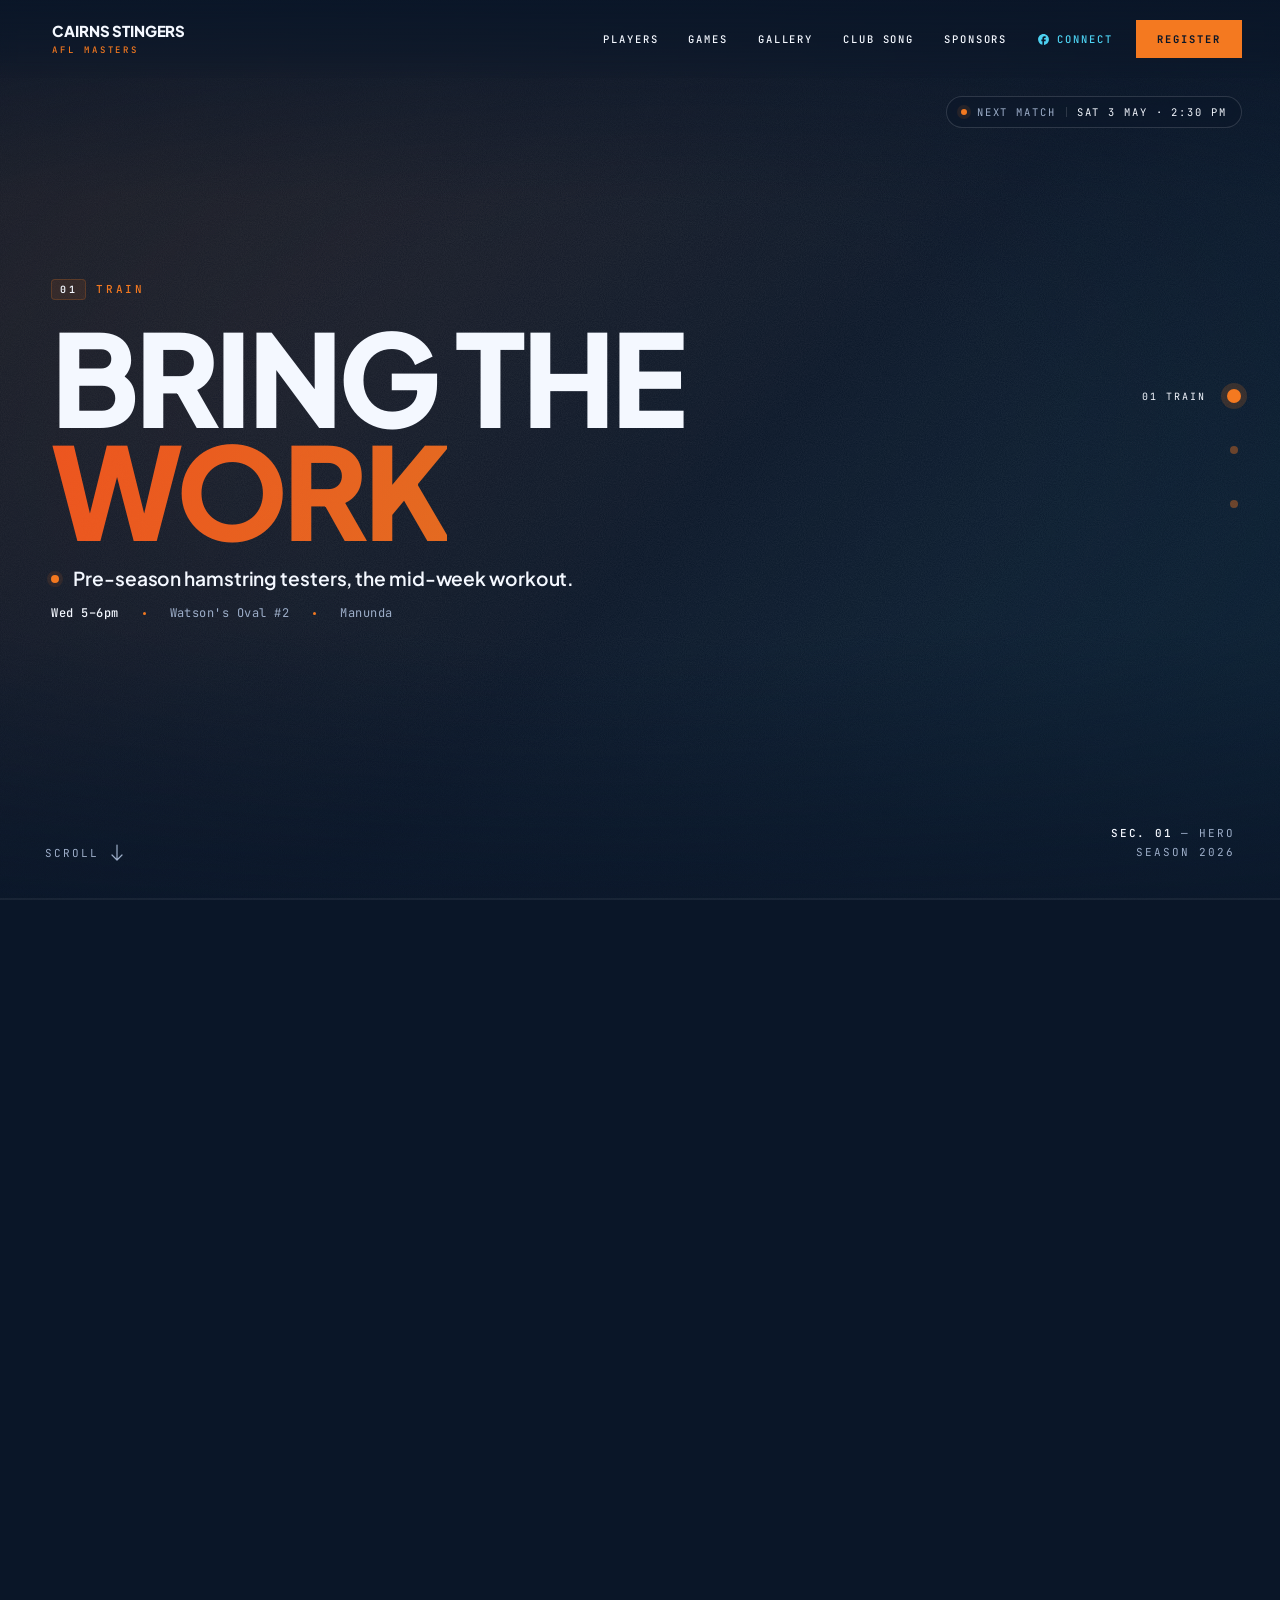
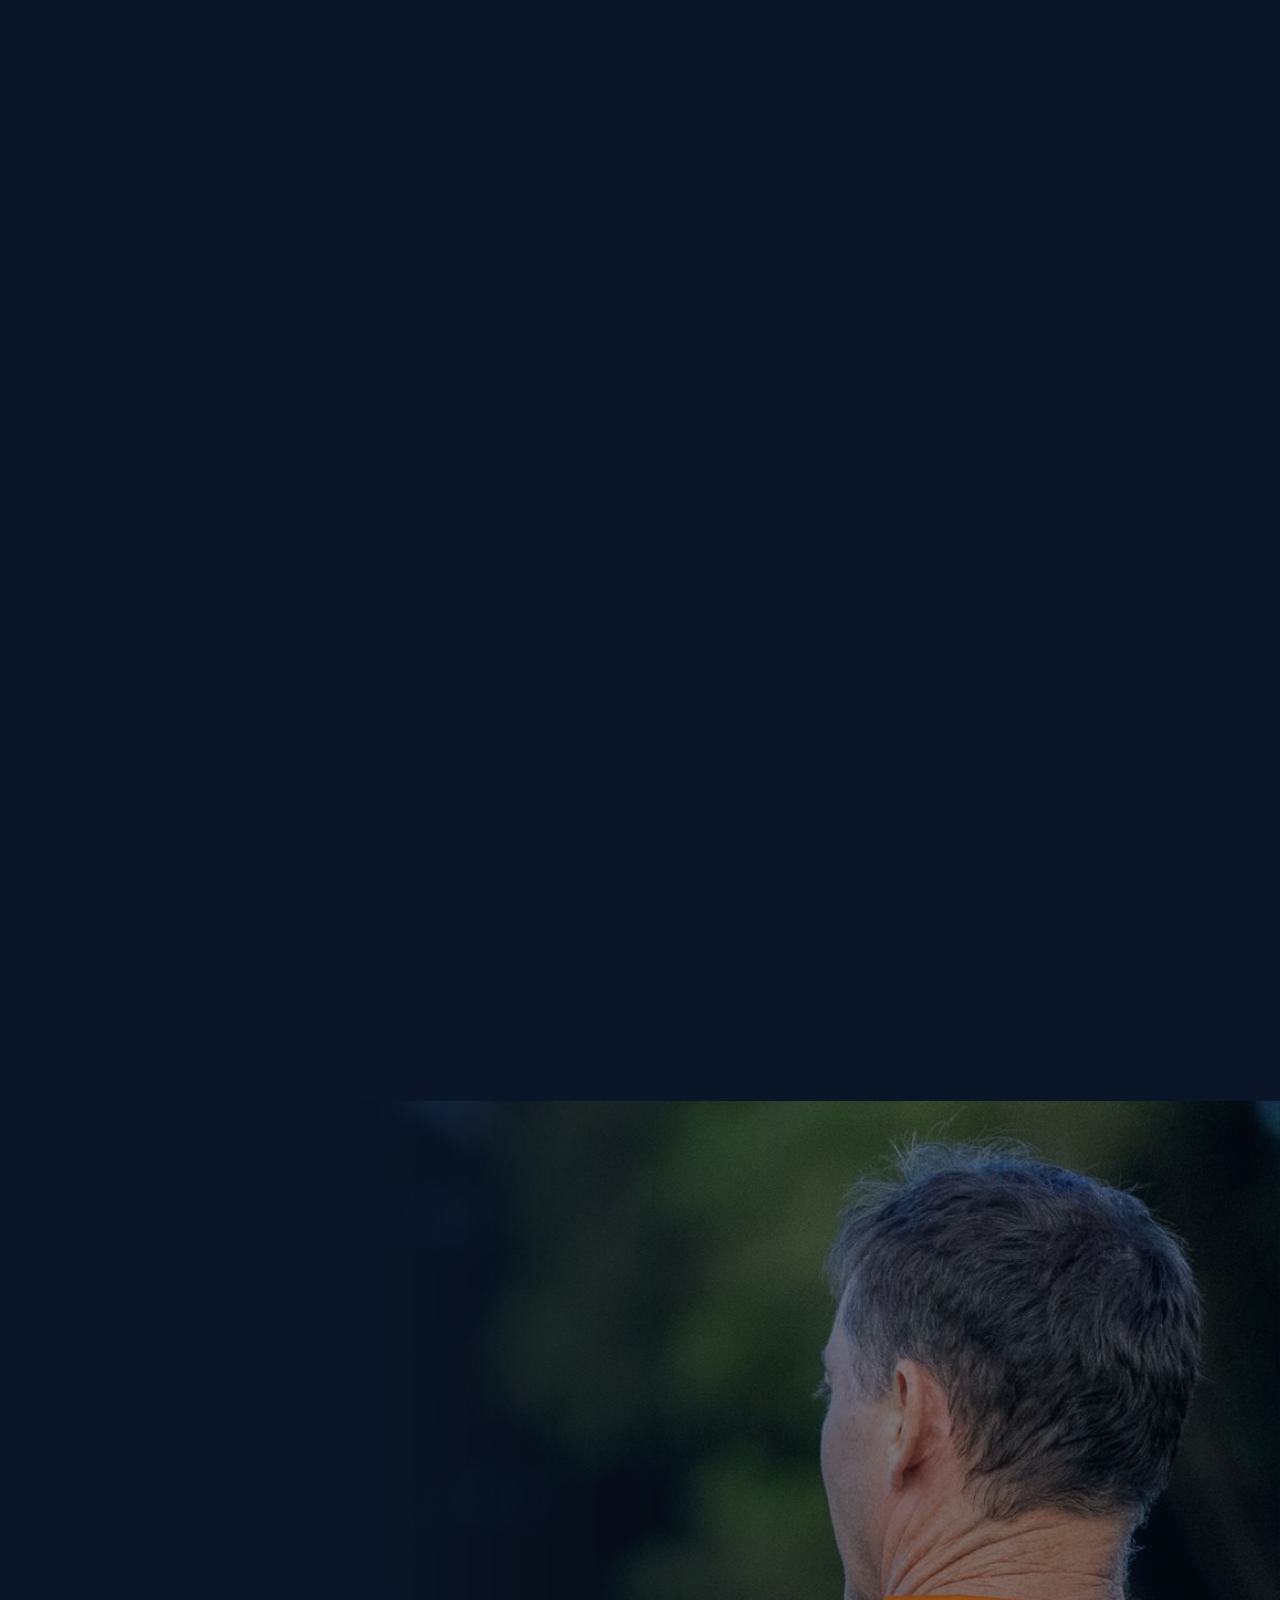
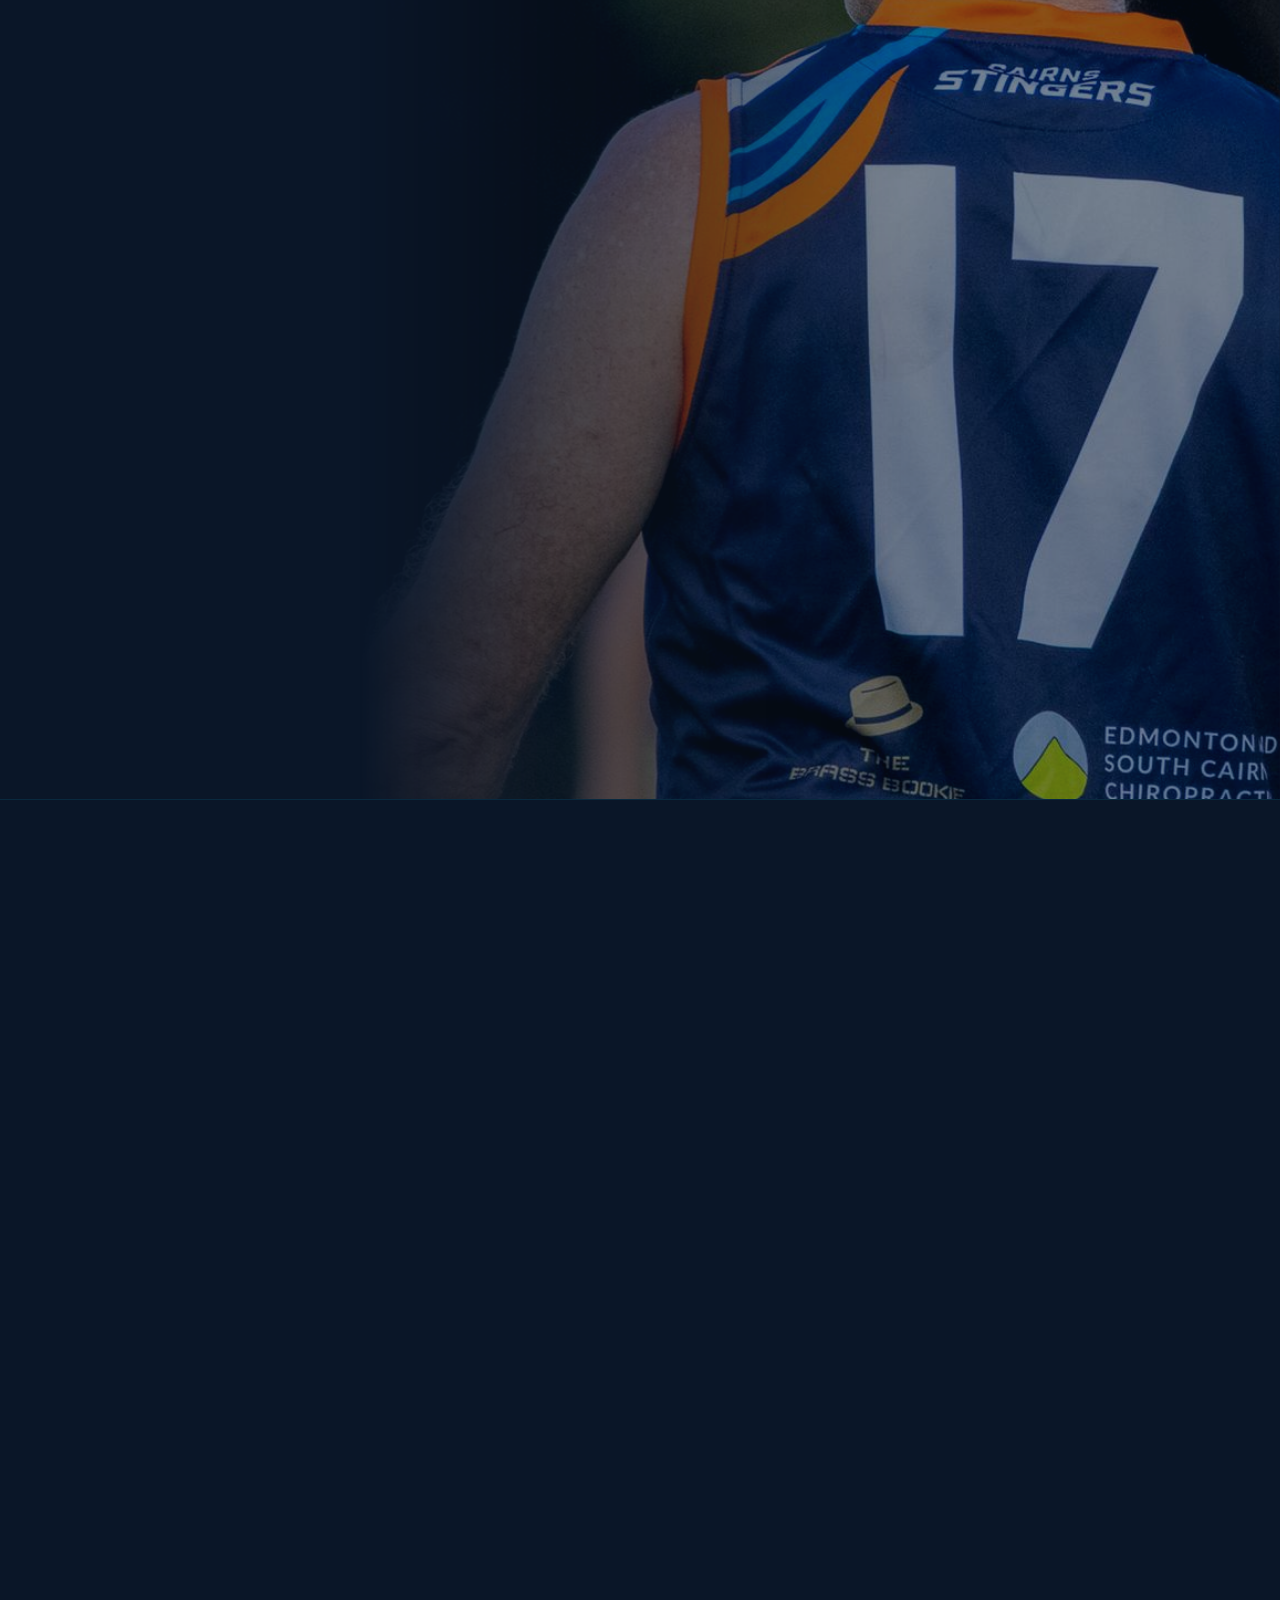
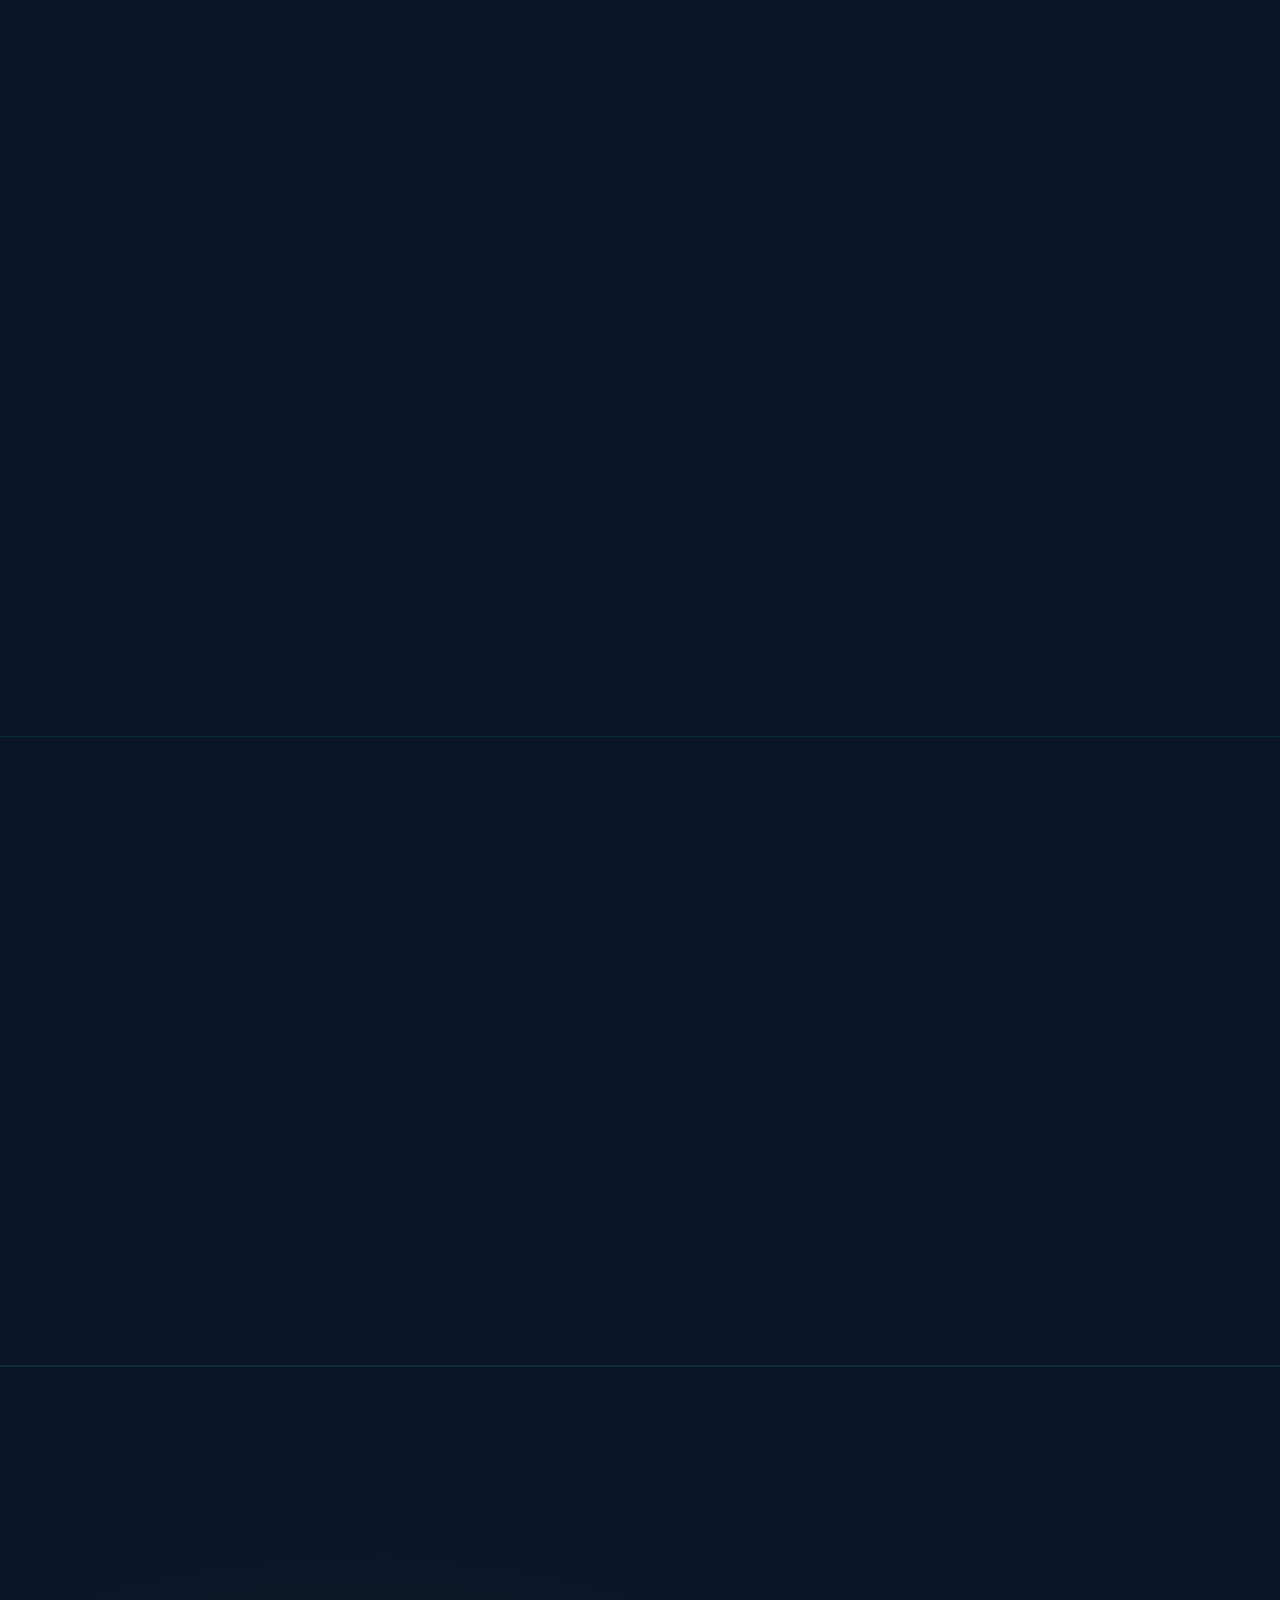
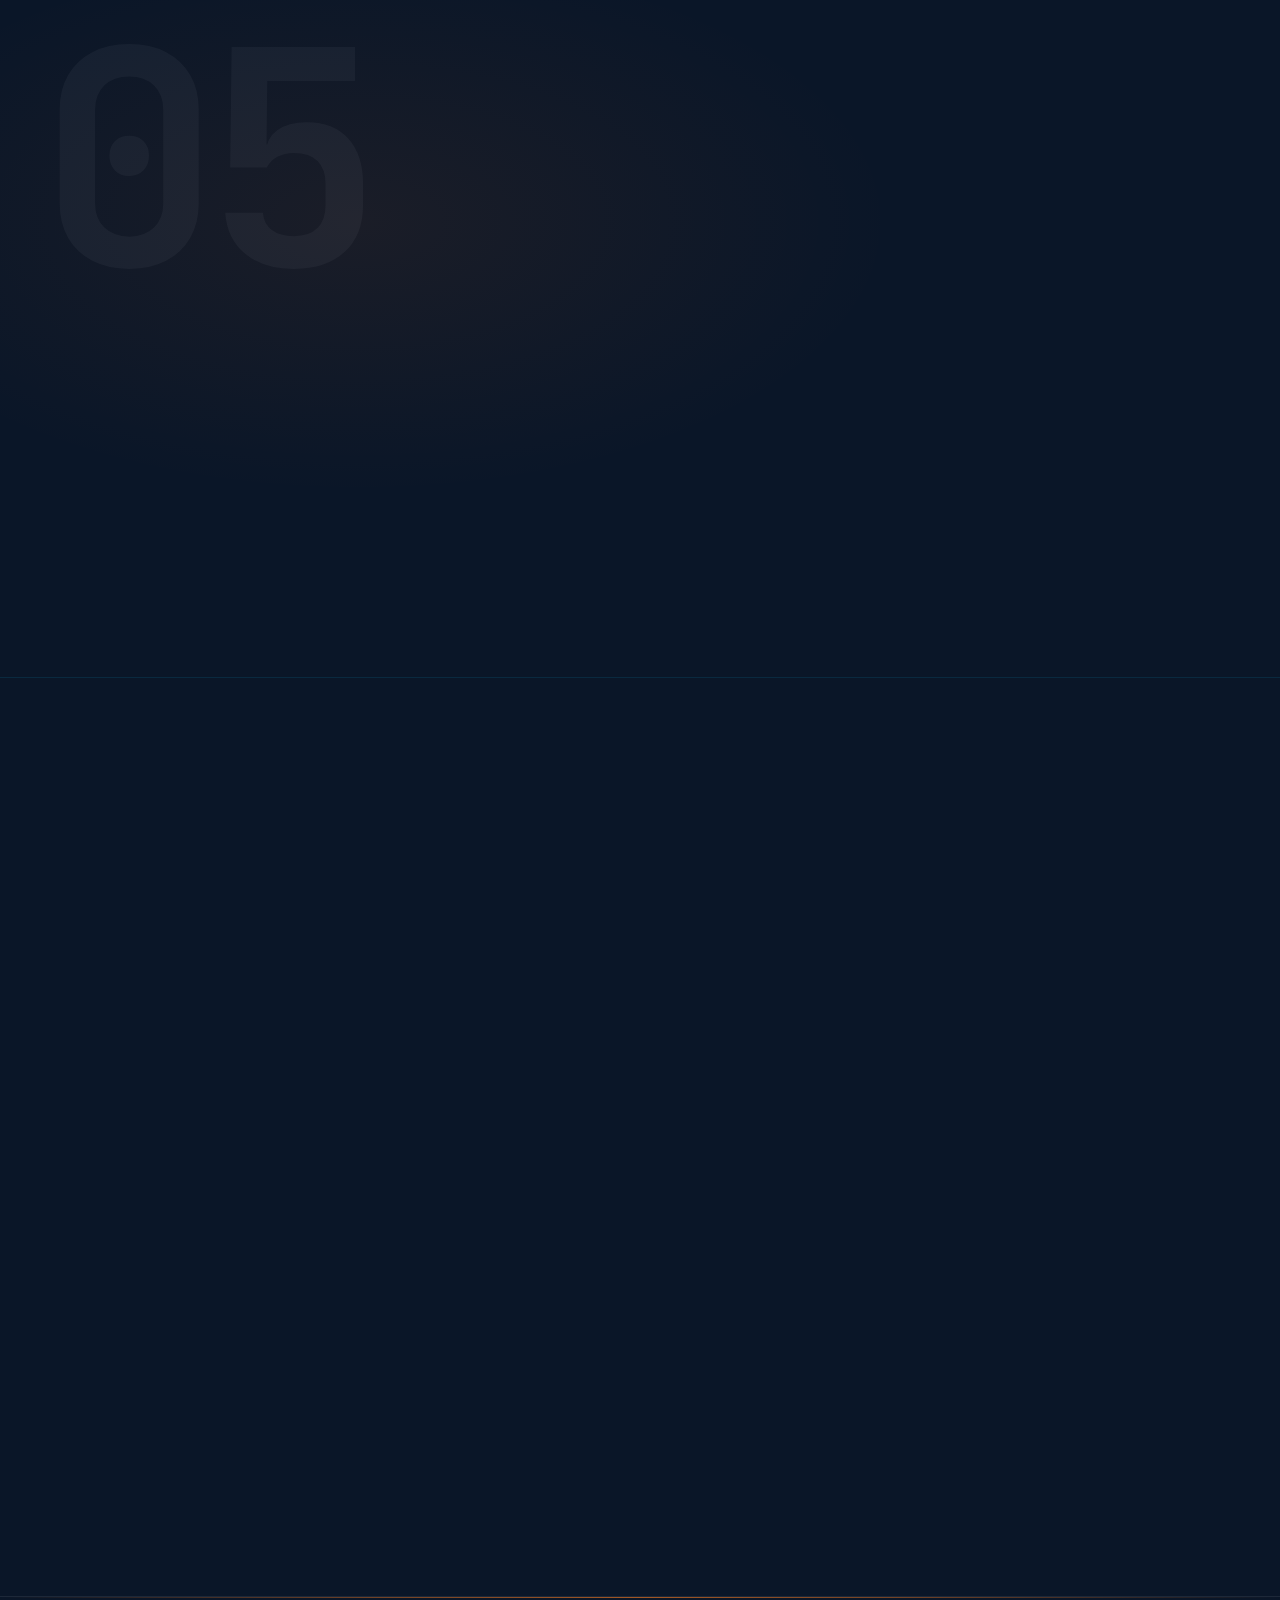
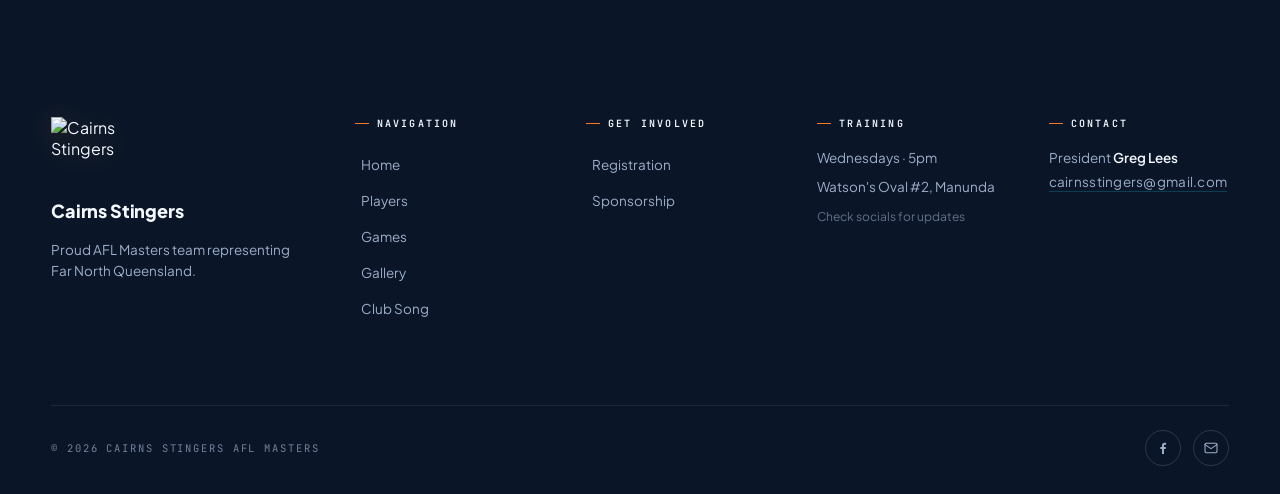
==== commit 369a33ca: "Footer mobile 2x2 + email styling + 'Manunda' copy fix - Footer mobile (≤560px) now lays out as: bra" ====
--- a/working/v11-work.html
+++ b/working/v11-work.html
@@ -1248,7 +1248,7 @@
 .footer__col p + p{margin-top:8px}
 .footer__col__email{
   font-family:var(--mono);font-size:12px;
-  color:var(--cyl);text-decoration:none;
+  color:var(--cy);text-decoration:none;
   letter-spacing:.02em;
   border-bottom:1px solid rgba(0,180,230,.25);
   padding-bottom:1px;
@@ -1256,7 +1256,8 @@
   display:inline-block;margin-top:4px;
   word-break:break-all;
 }
-.footer__col__email:hover{color:var(--cy);border-color:var(--cy)}
+.footer__col__email::before{display:none}
+.footer__col__email:hover{color:var(--cyl);border-color:var(--cy)}
 .footer__bottom{
   border-top:1px solid var(--line);
   padding:24px 0 28px;
@@ -1291,10 +1292,11 @@
 @media (max-width:560px){
   .footer{padding-top:64px}
   .footer__top{
-    grid-template-columns:1fr;
-    gap:40px;
+    grid-template-columns:1fr 1fr;
+    gap:32px 24px;
     padding-bottom:48px;
   }
+  .footer__brand{grid-column:1 / -1}
   .footer__brand{gap:14px}
   .footer__brand img{width:56px}
   .footer__brand-tag{font-size:13px;max-width:36ch}
@@ -1600,7 +1602,7 @@
       <h1 class="wordmark"><span class="line1">Bring the</span><span class="em swap" id="emWord">work</span></h1>
       <div class="subhead">
         <p class="tagline swap" id="tagline">Pre-season hamstring testers, the mid-week workout.</p>
-        <div class="meta swap" id="meta"><span><b>Wed 5–6pm</b></span><span class="pip"></span><span>Watson's Oval #2</span><span class="pip"></span><span>Cairns North</span></div>
+        <div class="meta swap" id="meta"><span><b>Wed 5–6pm</b></span><span class="pip"></span><span>Watson's Oval #2</span><span class="pip"></span><span>Manunda</span></div>
       </div>
     </div>
 
@@ -1633,7 +1635,7 @@
           <span class="card__num">First up</span>
           <h2 class="card__wordmark">Bring<br>the <span class="em">work</span></h2>
           <p class="card__tagline">Pre-season hamstring testers, the mid-week workout.</p>
-          <div class="card__meta"><span><b>Wed 5–6pm</b></span><span class="pip"></span><span>Watson's Oval #2</span><span class="pip"></span><span>Cairns North</span></div>
+          <div class="card__meta"><span><b>Wed 5–6pm</b></span><span class="pip"></span><span>Watson's Oval #2</span><span class="pip"></span><span>Manunda</span></div>
         </div>
       </article>
       <article class="swiper-slide card" data-chapter="1" data-swiper-slide-index="1" role="group" aria-label="2 / 3">
@@ -1981,7 +1983,7 @@
   const CHAPTERS = [
     {num:"01", name:"Train", em:"work",
      tag:"Pre-season hamstring testers, the mid-week workout.",
-     meta:'<span><b>Wed 5–6pm</b></span><span class="pip"></span><span>Watson\'s Oval #2</span><span class="pip"></span><span>Cairns North</span>'},
+     meta:'<span><b>Wed 5–6pm</b></span><span class="pip"></span><span>Watson\'s Oval #2</span><span class="pip"></span><span>Manunda</span>'},
     {num:"02", name:"Play", em:"sting",
      tag:"Games throughout the season in FNQ, from Cairns to Mackay.",
      meta:'<a href="/games/" class="meta-link"><span>See full fixture</span><span class="arrow">→</span></a>'},
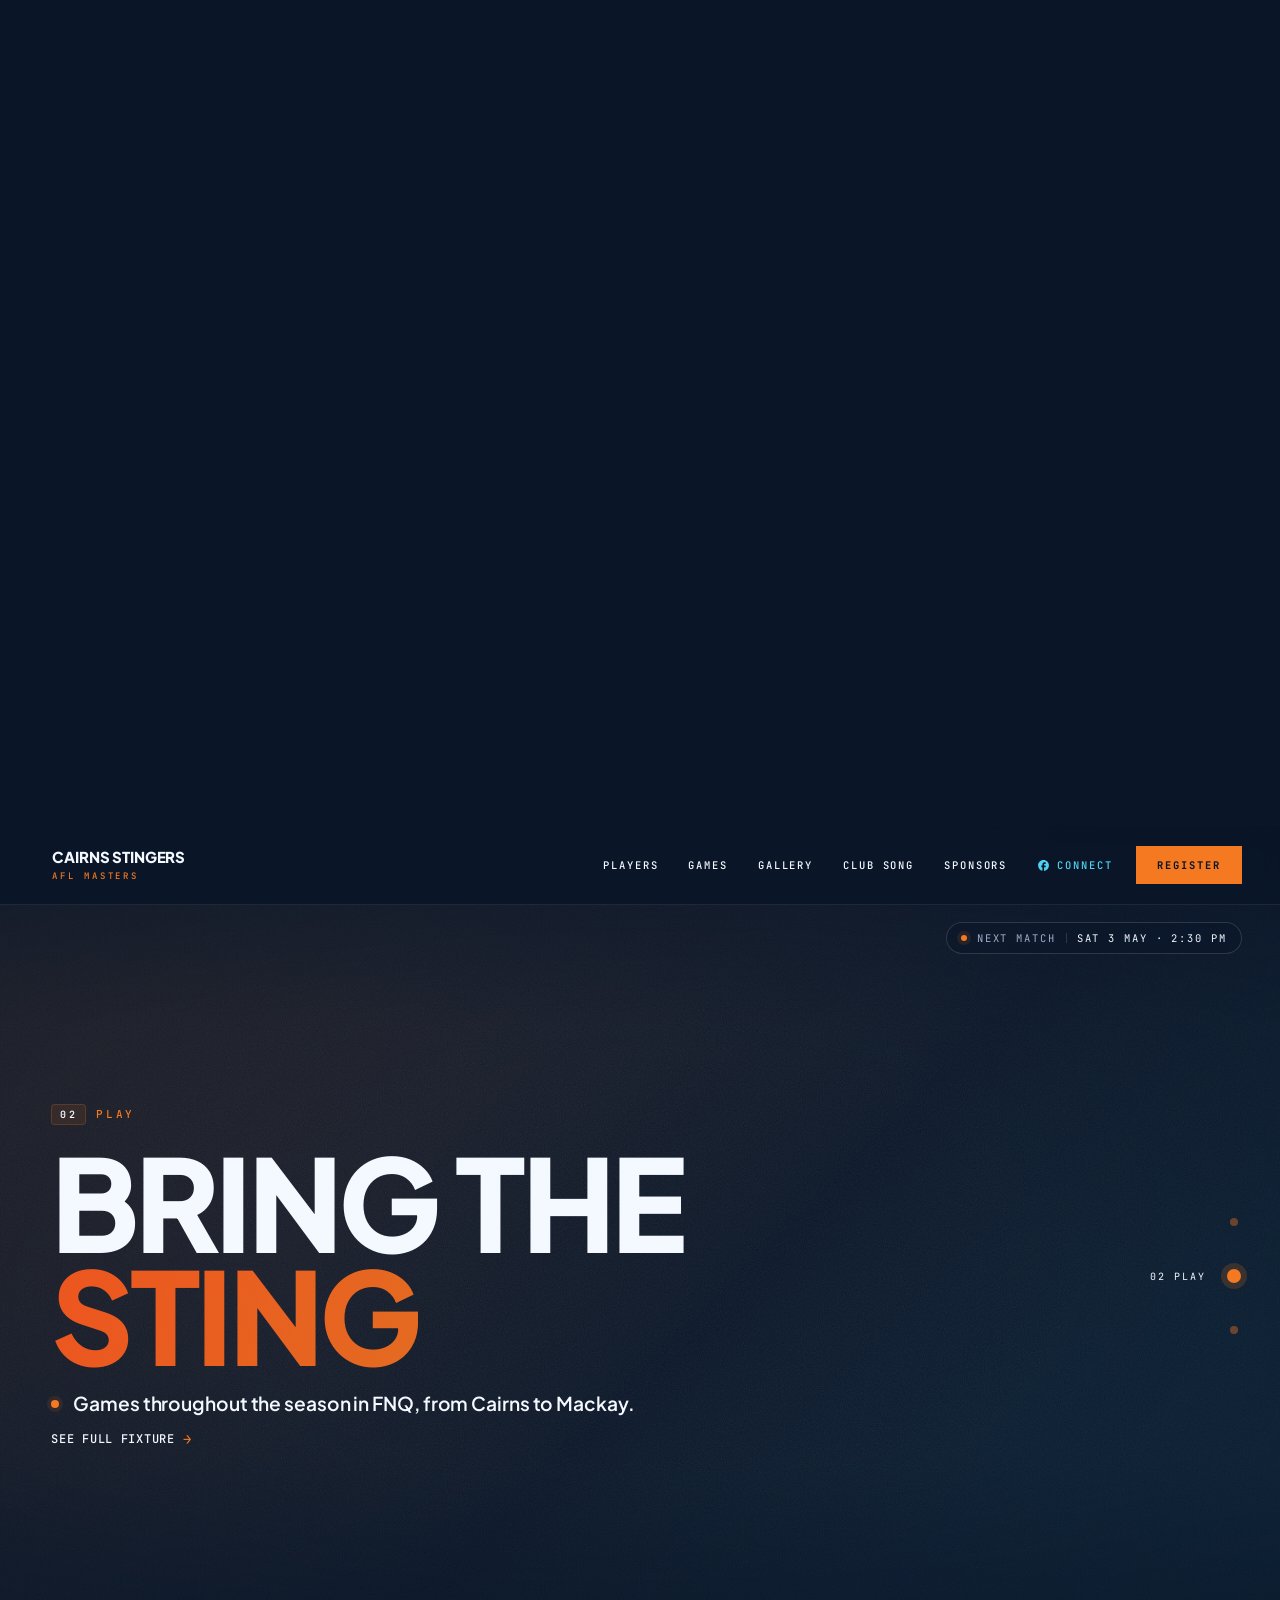
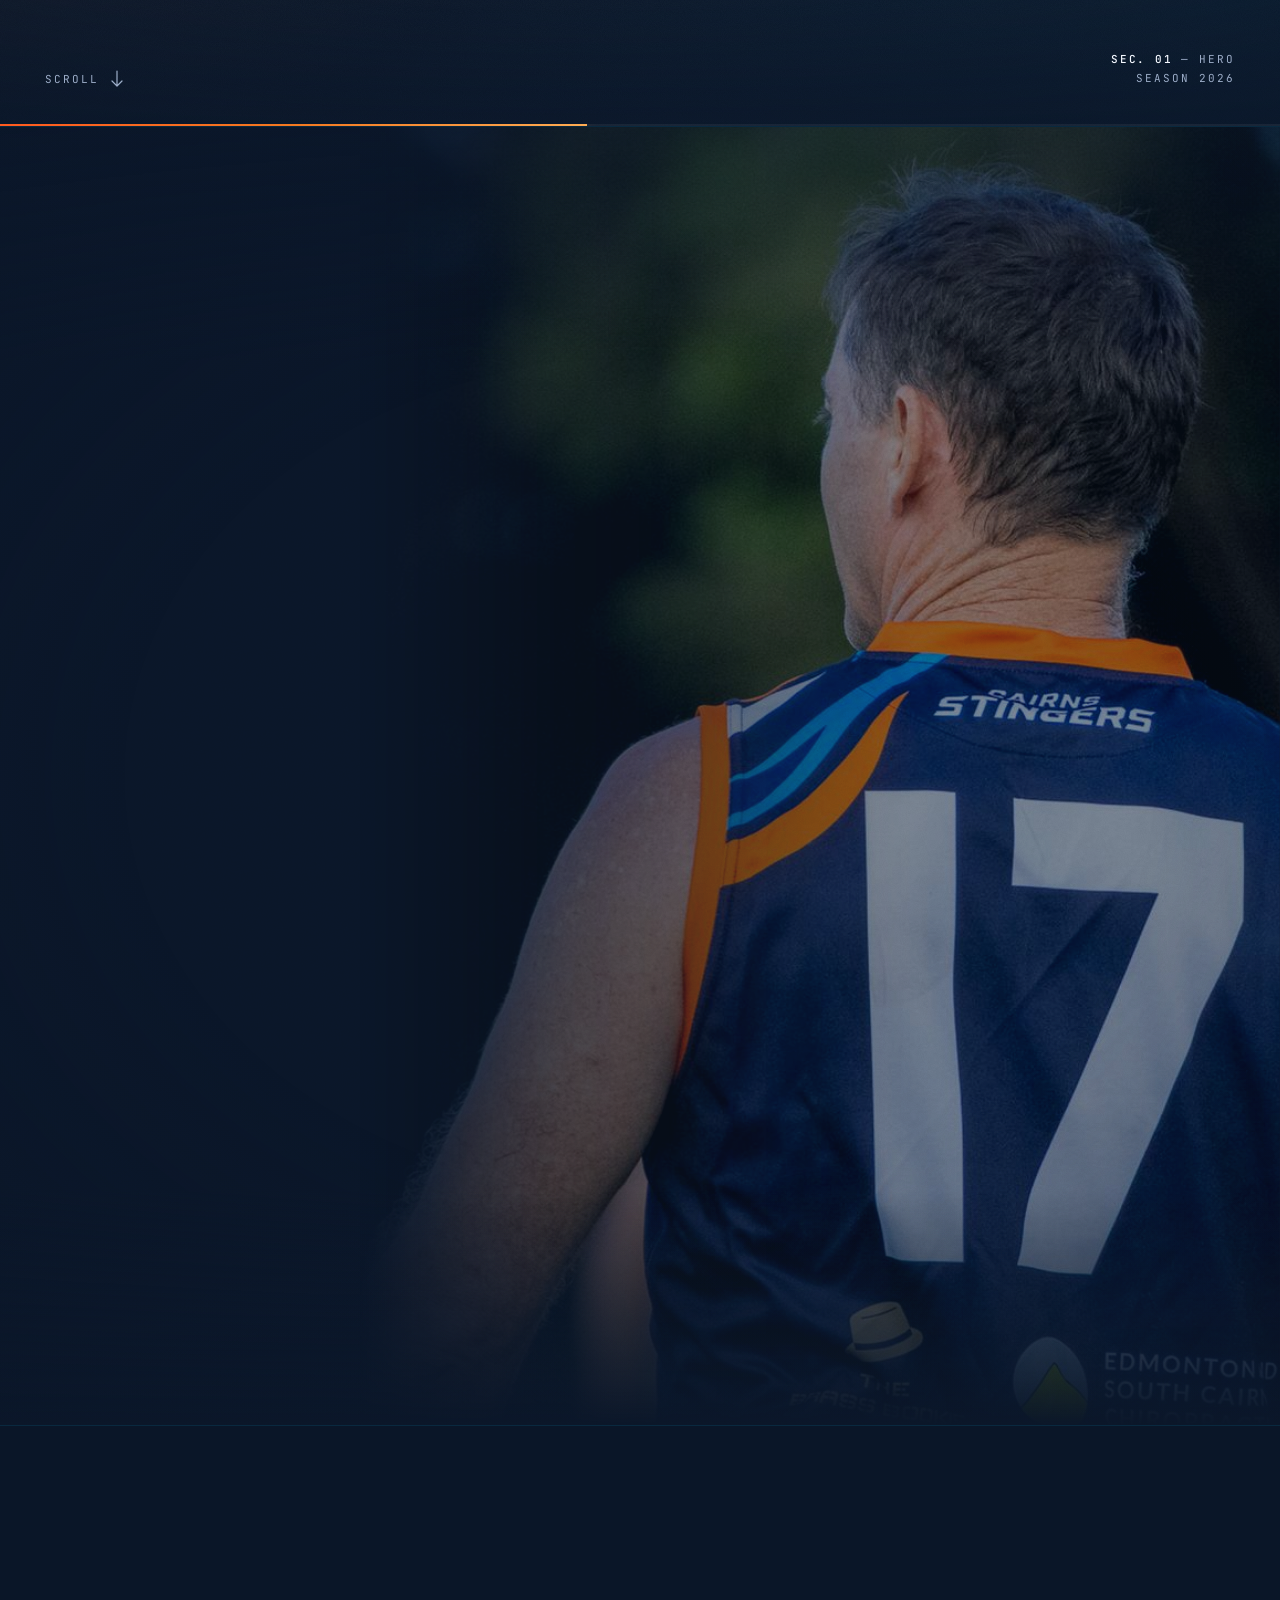
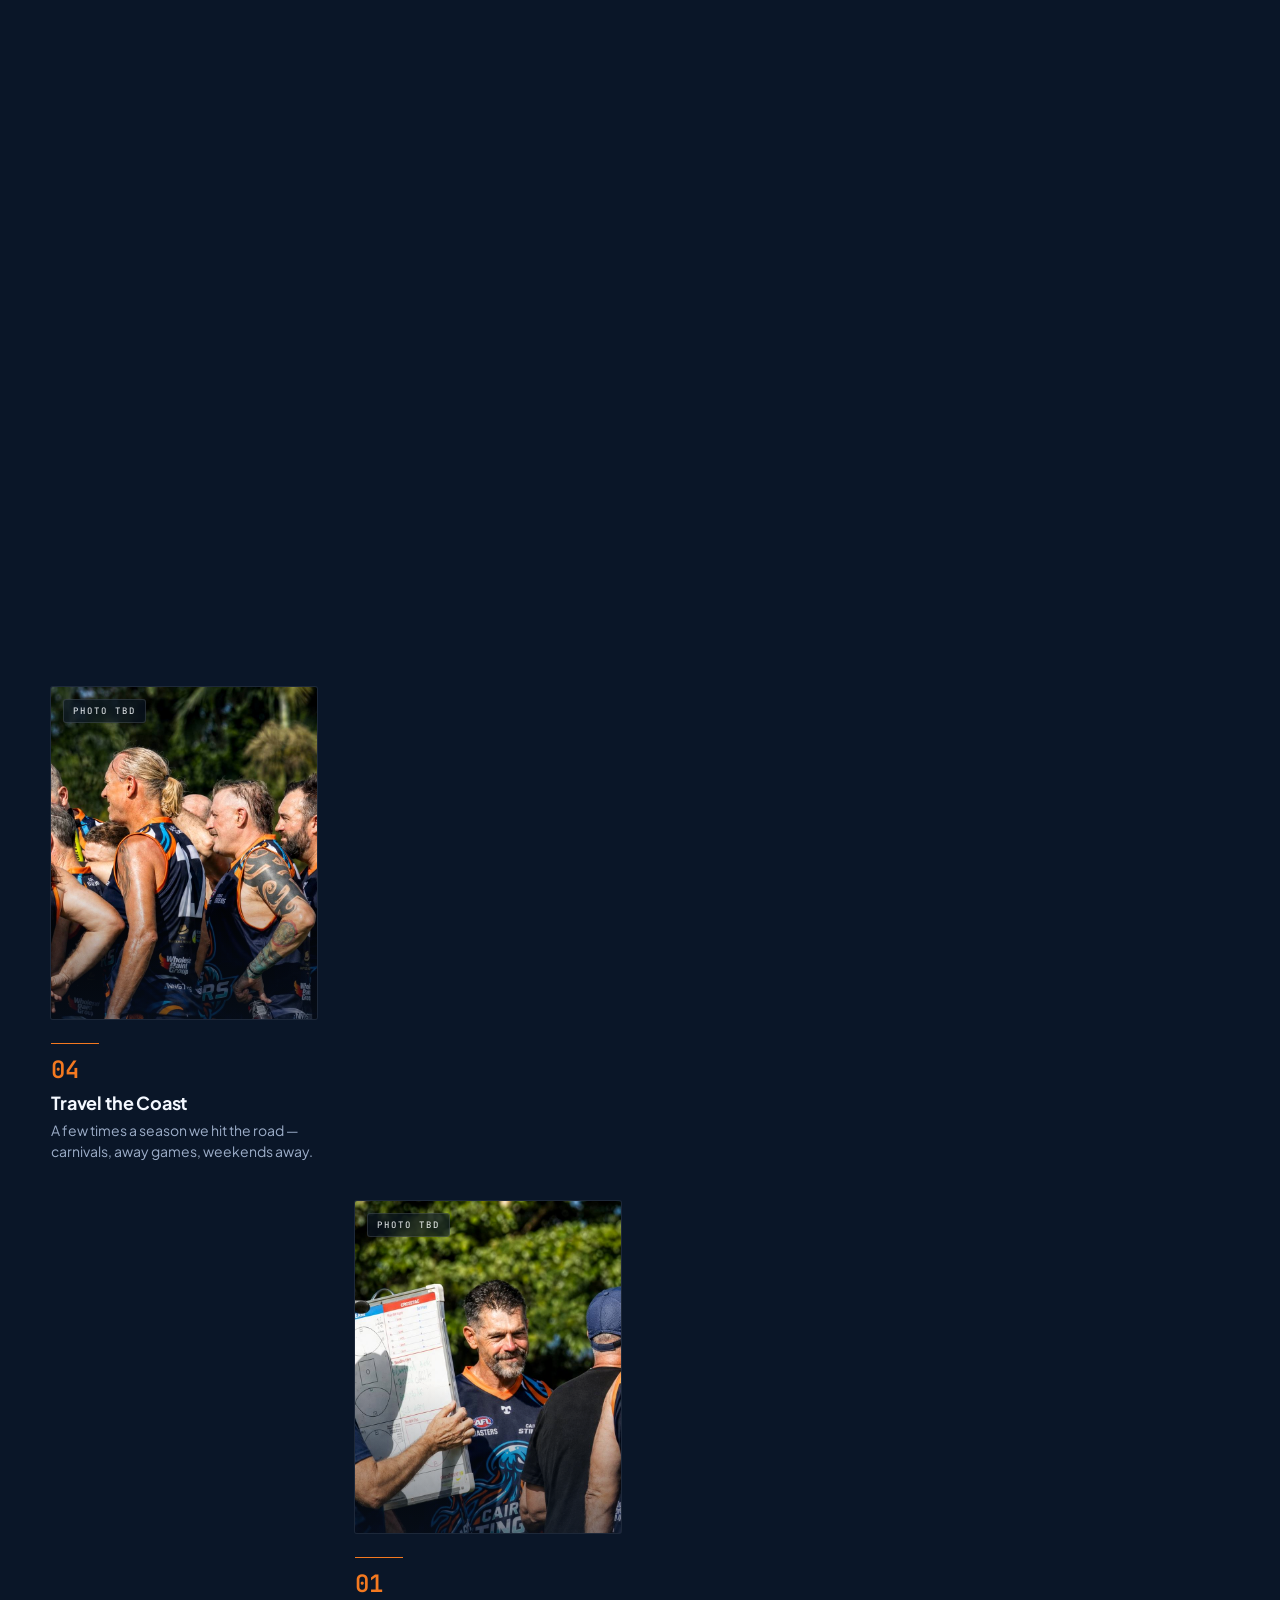
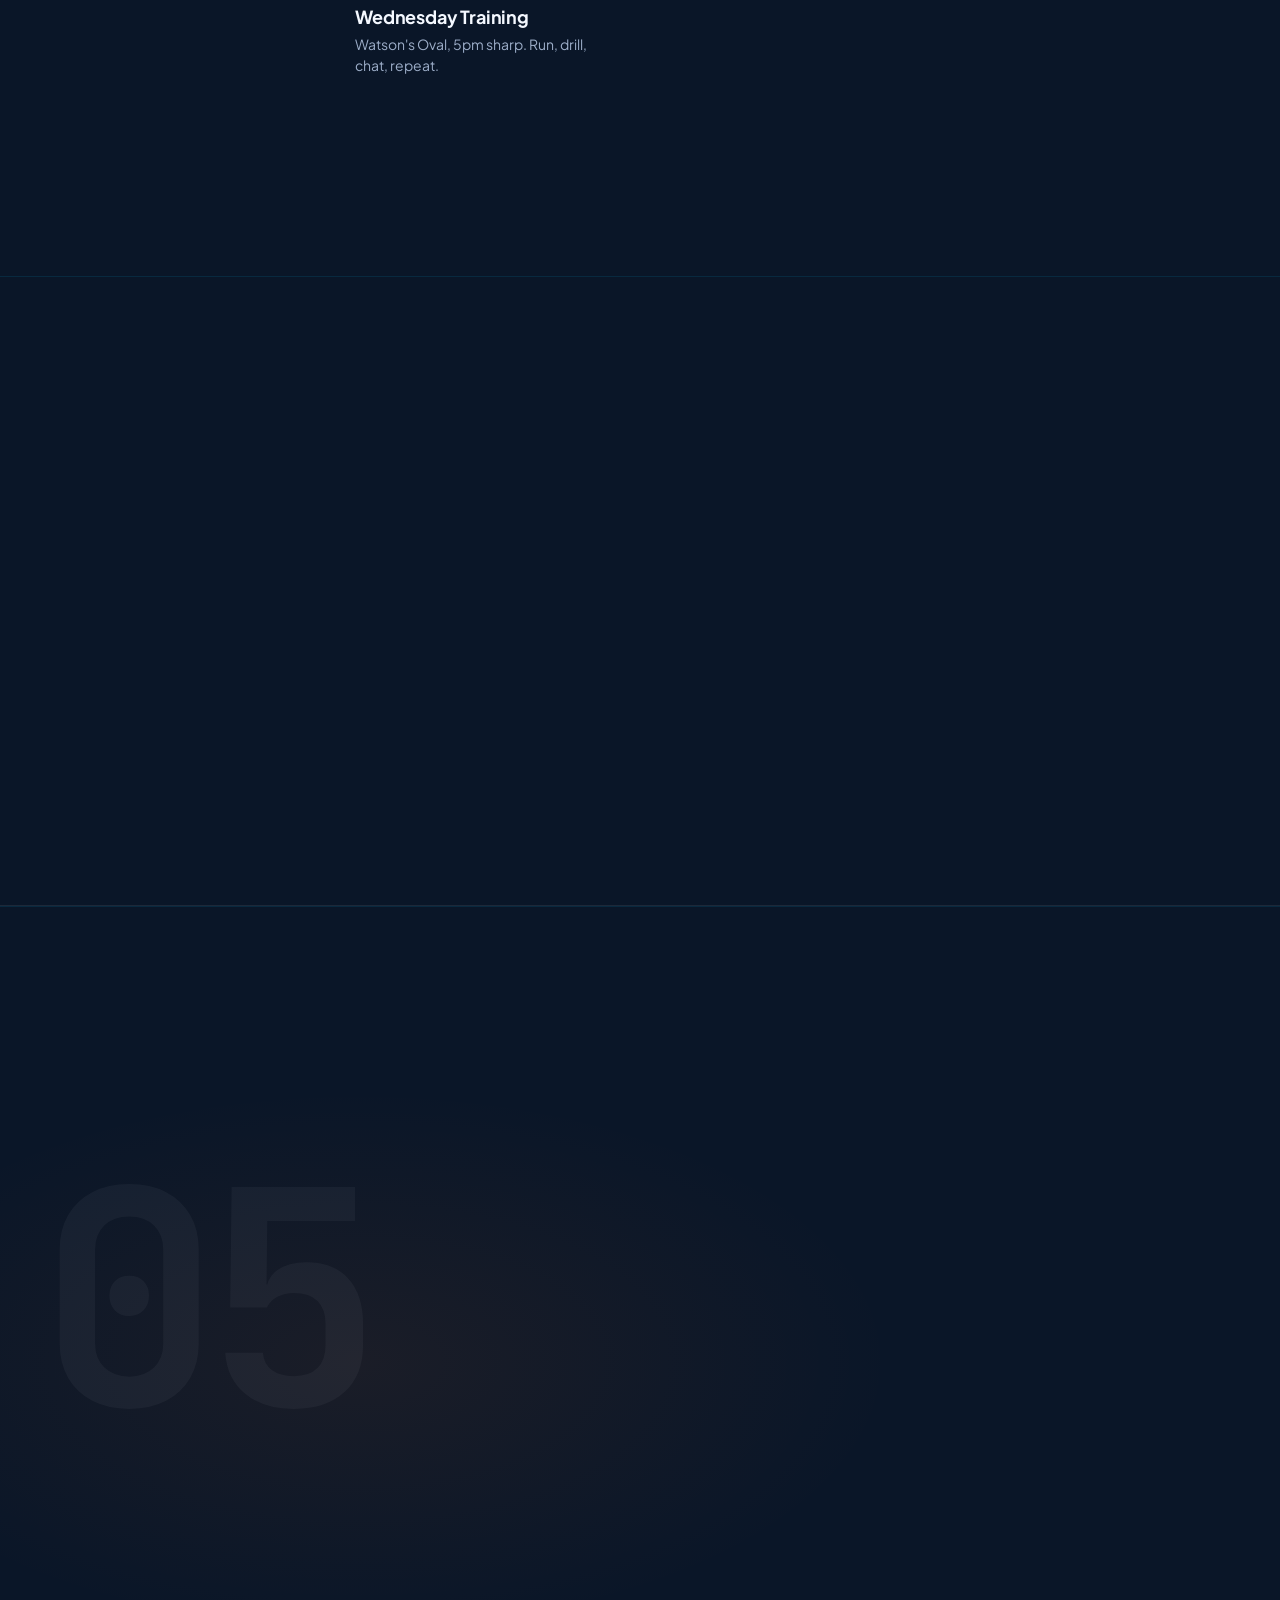
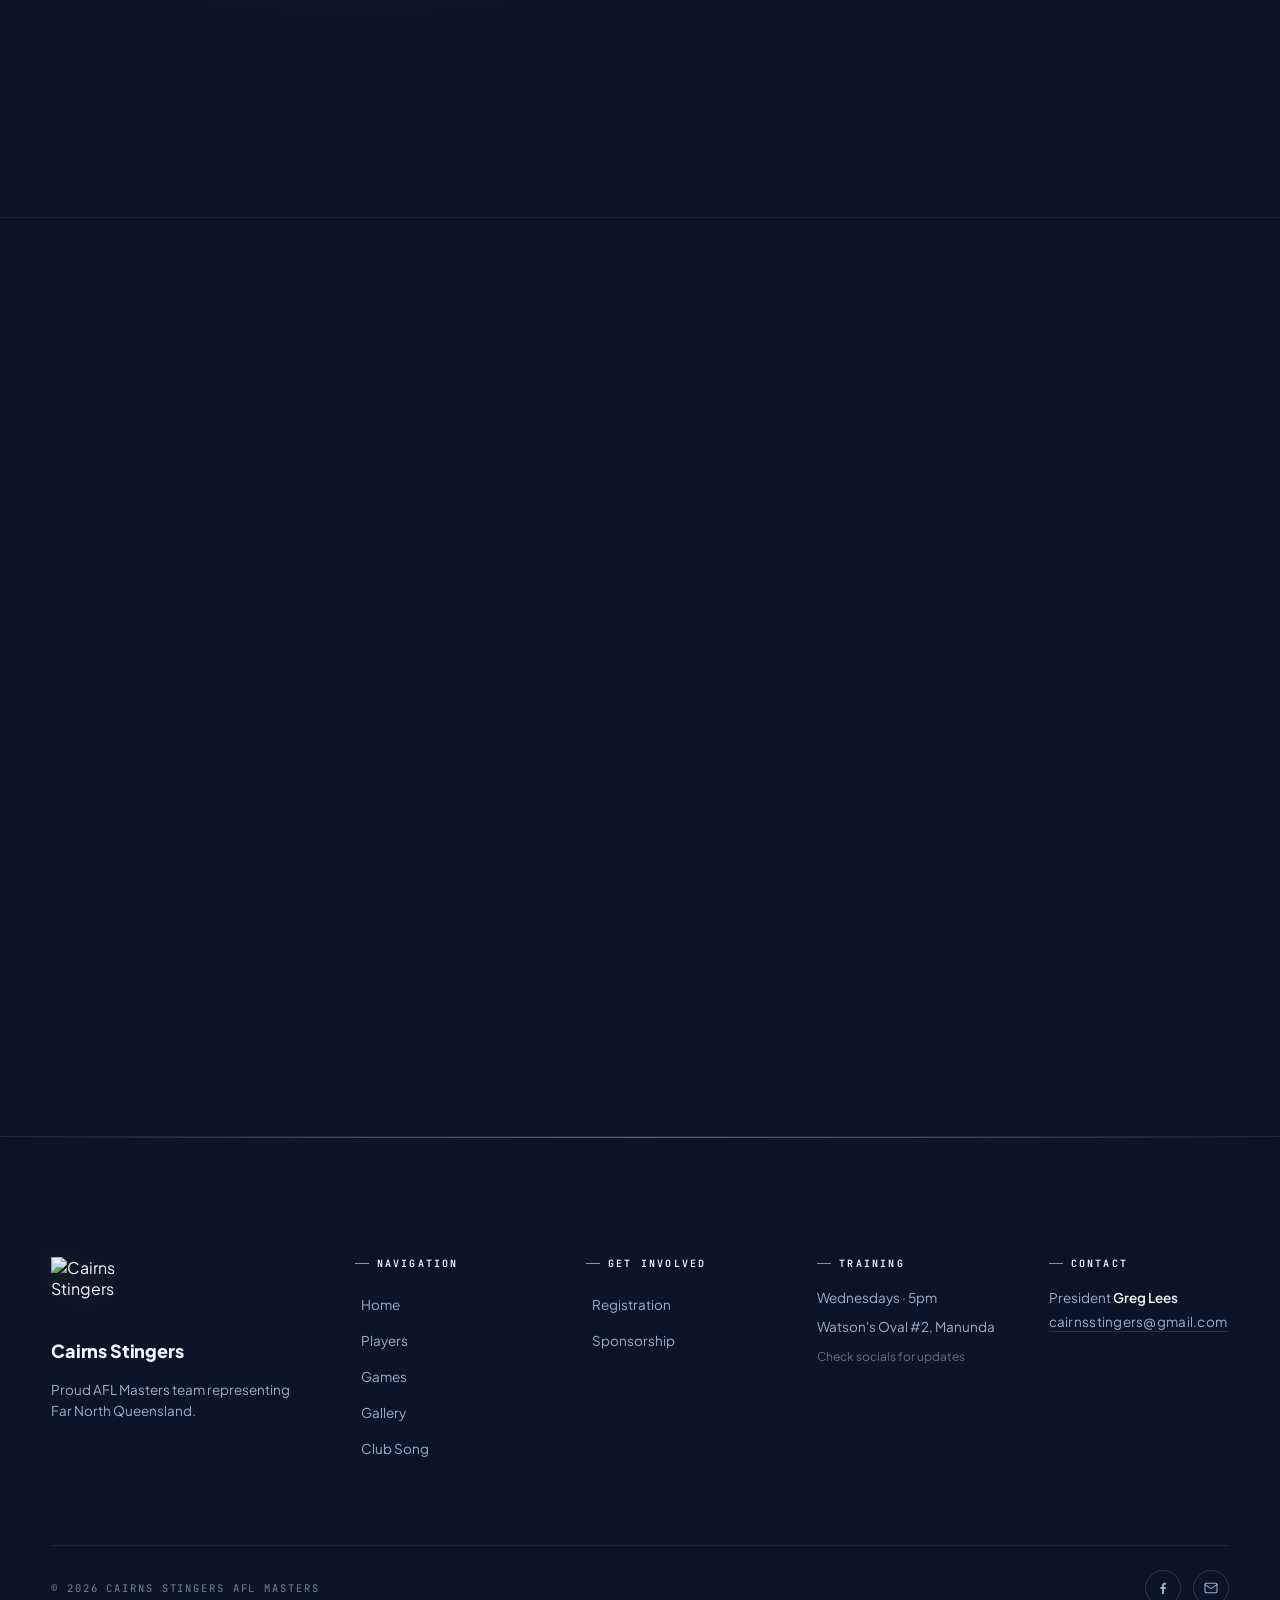
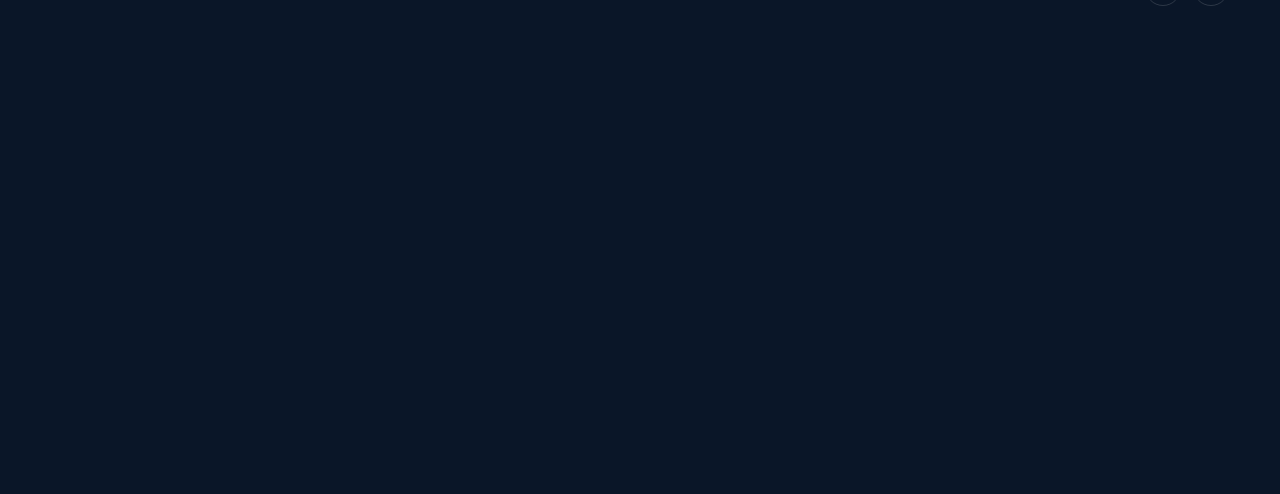
==== commit 02610f34: "Footer mobile: merge Training + Contact into 'Find us' block Per user pick of Option A. Now on mobil" ====
--- a/working/v11-work.html
+++ b/working/v11-work.html
@@ -1297,6 +1297,14 @@
     padding-bottom:48px;
   }
   .footer__brand{grid-column:1 / -1}
+  /* Training (4th child) and Contact (5th child) both span full width and
+     read as one "Find us" block. Contact heading hidden — email speaks for itself. */
+  .footer__top > :nth-child(4),
+  .footer__top > :nth-child(5){grid-column:1 / -1}
+  .footer__top > :nth-child(5){margin-top:-16px}
+  .footer__top > :nth-child(5) > .footer__col-head{display:none}
+  /* Email more prominent in the new "Find us" position */
+  .footer__col__email{font-size:14px;padding:8px 0;min-height:44px}
   .footer__brand{gap:14px}
   .footer__brand img{width:56px}
   .footer__brand-tag{font-size:13px;max-width:36ch}
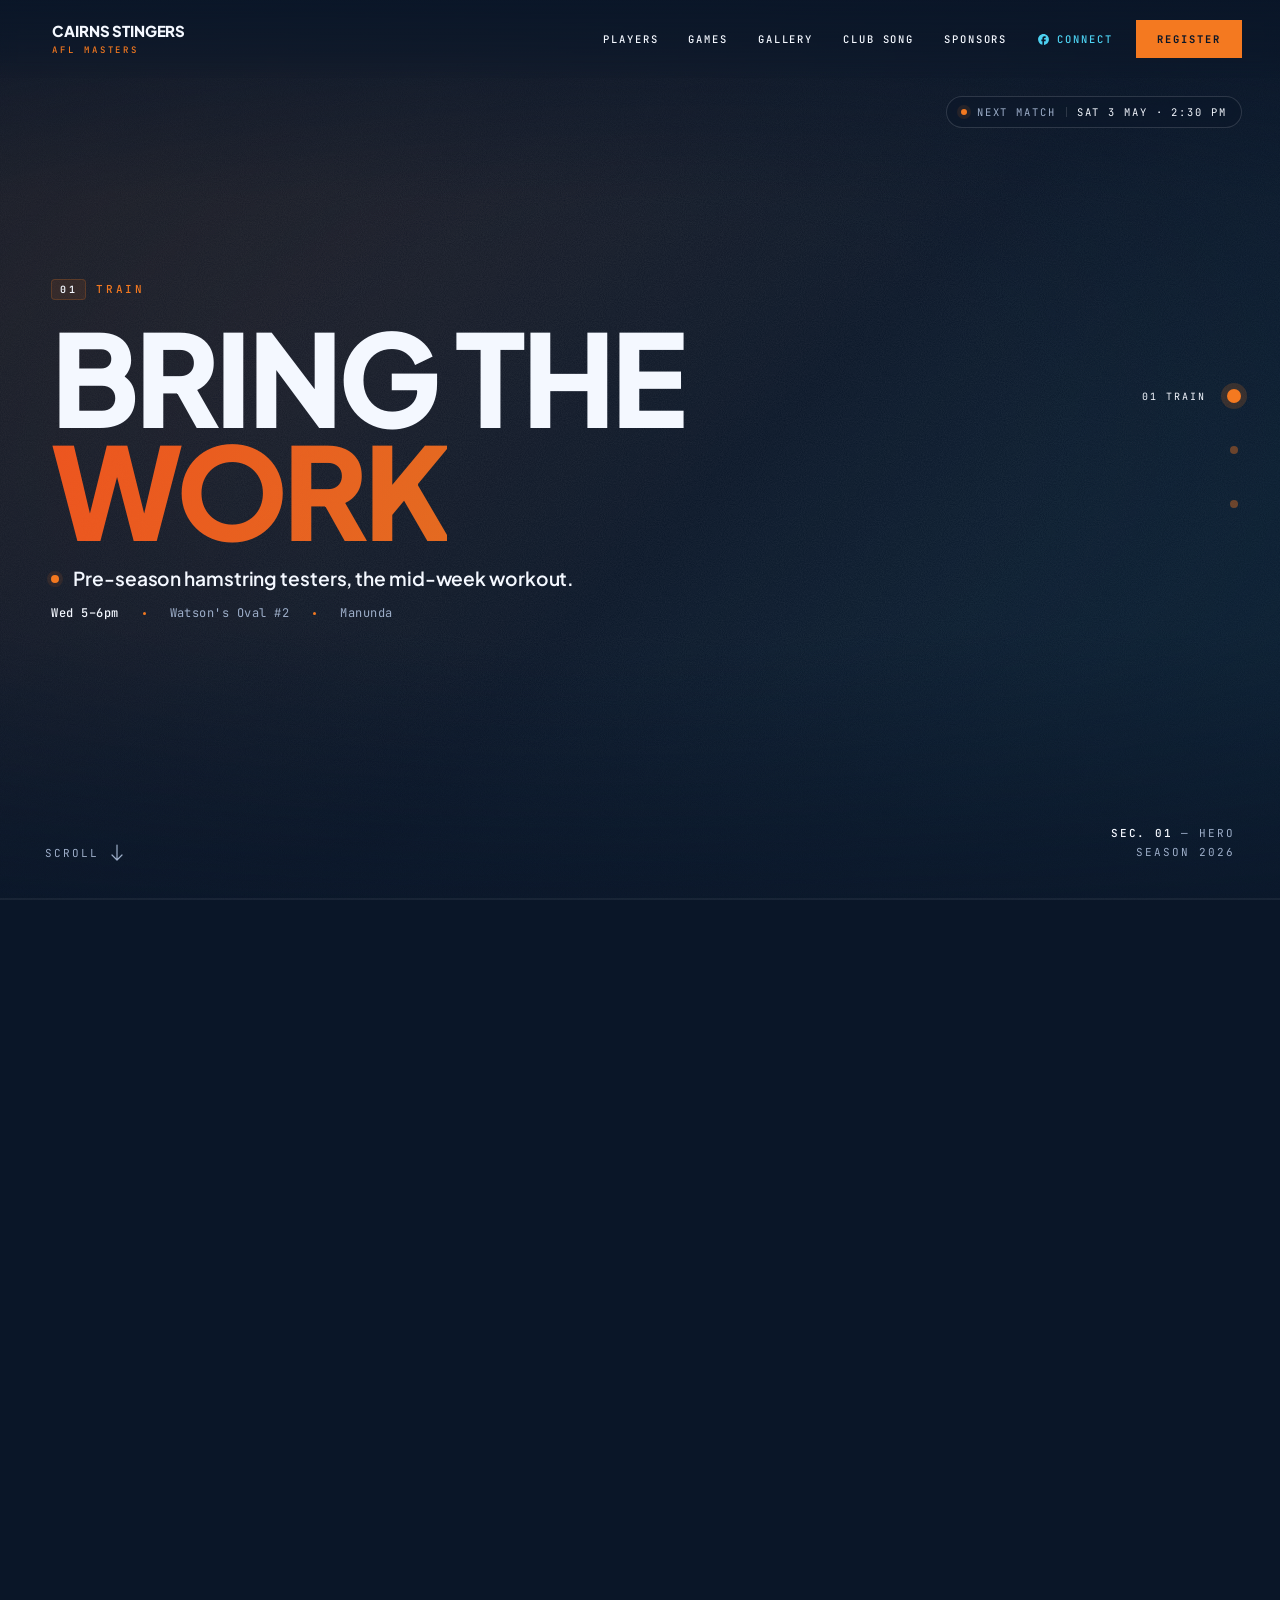
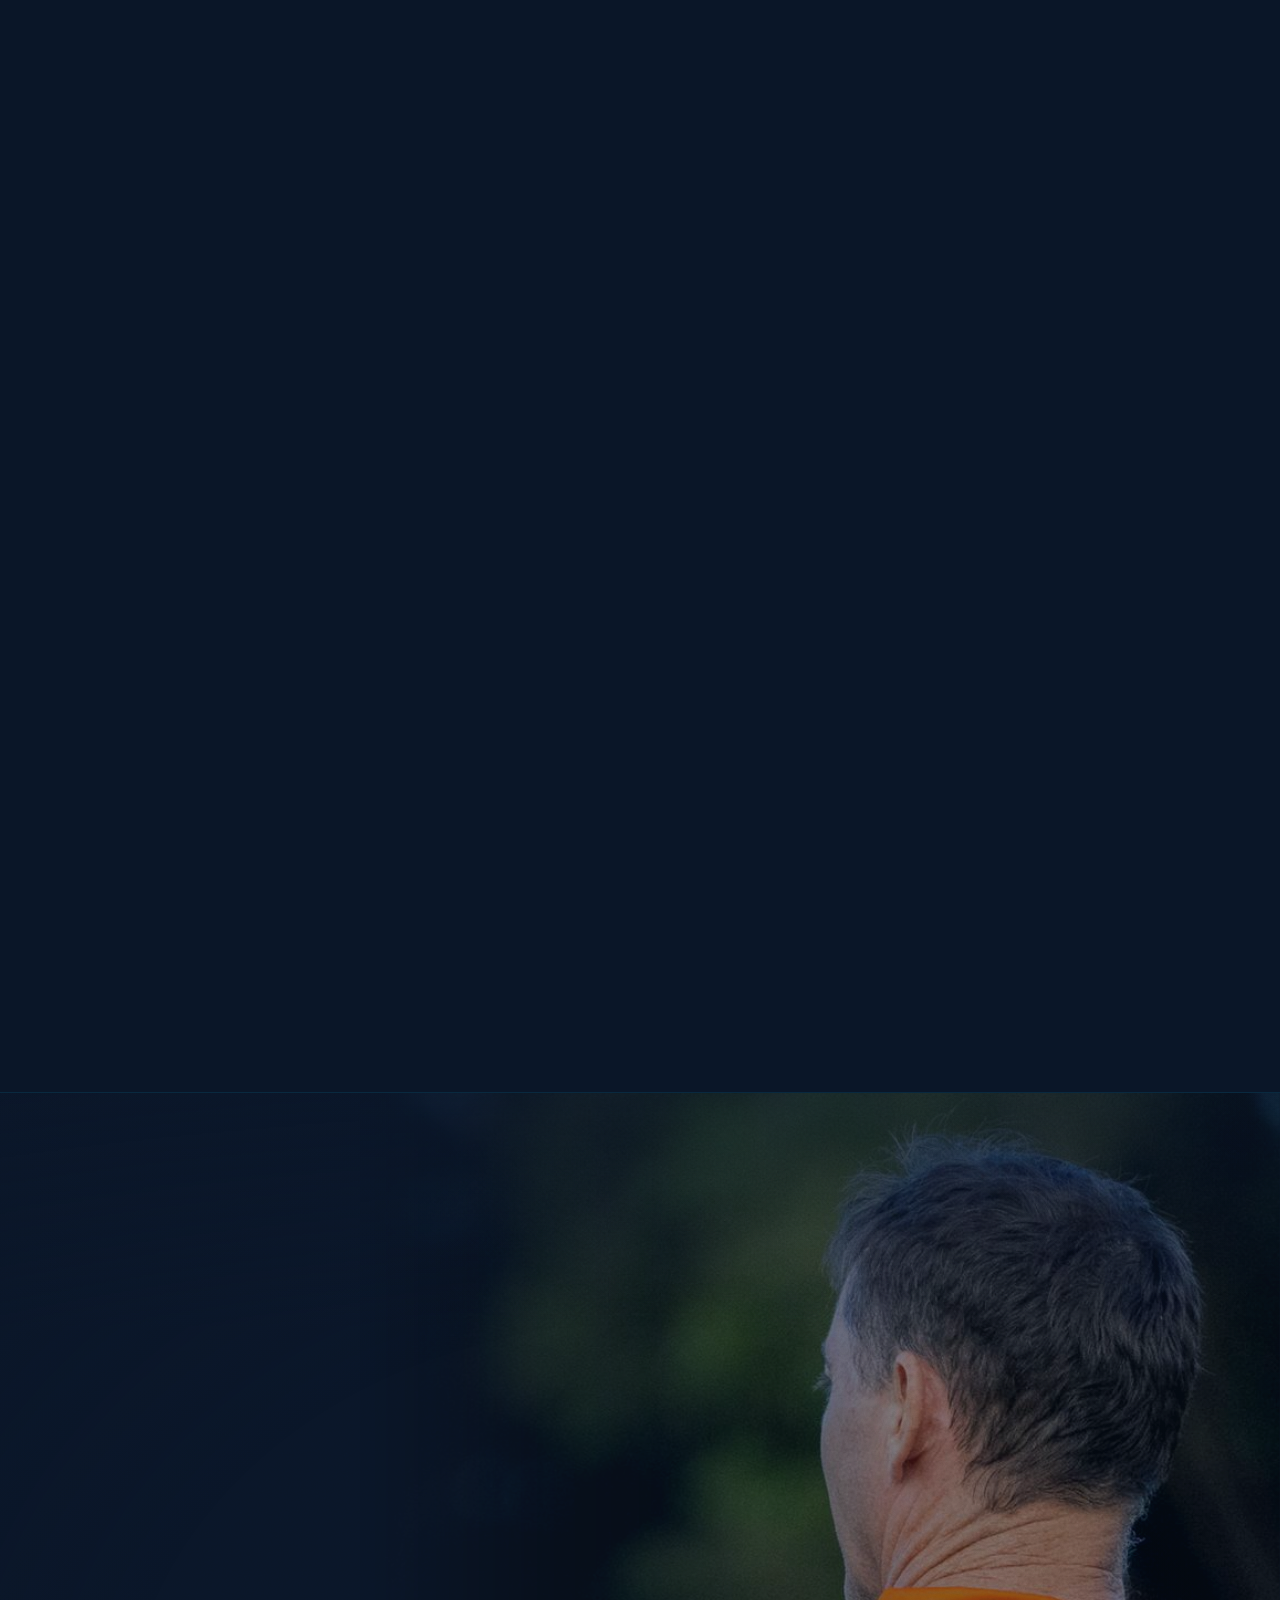
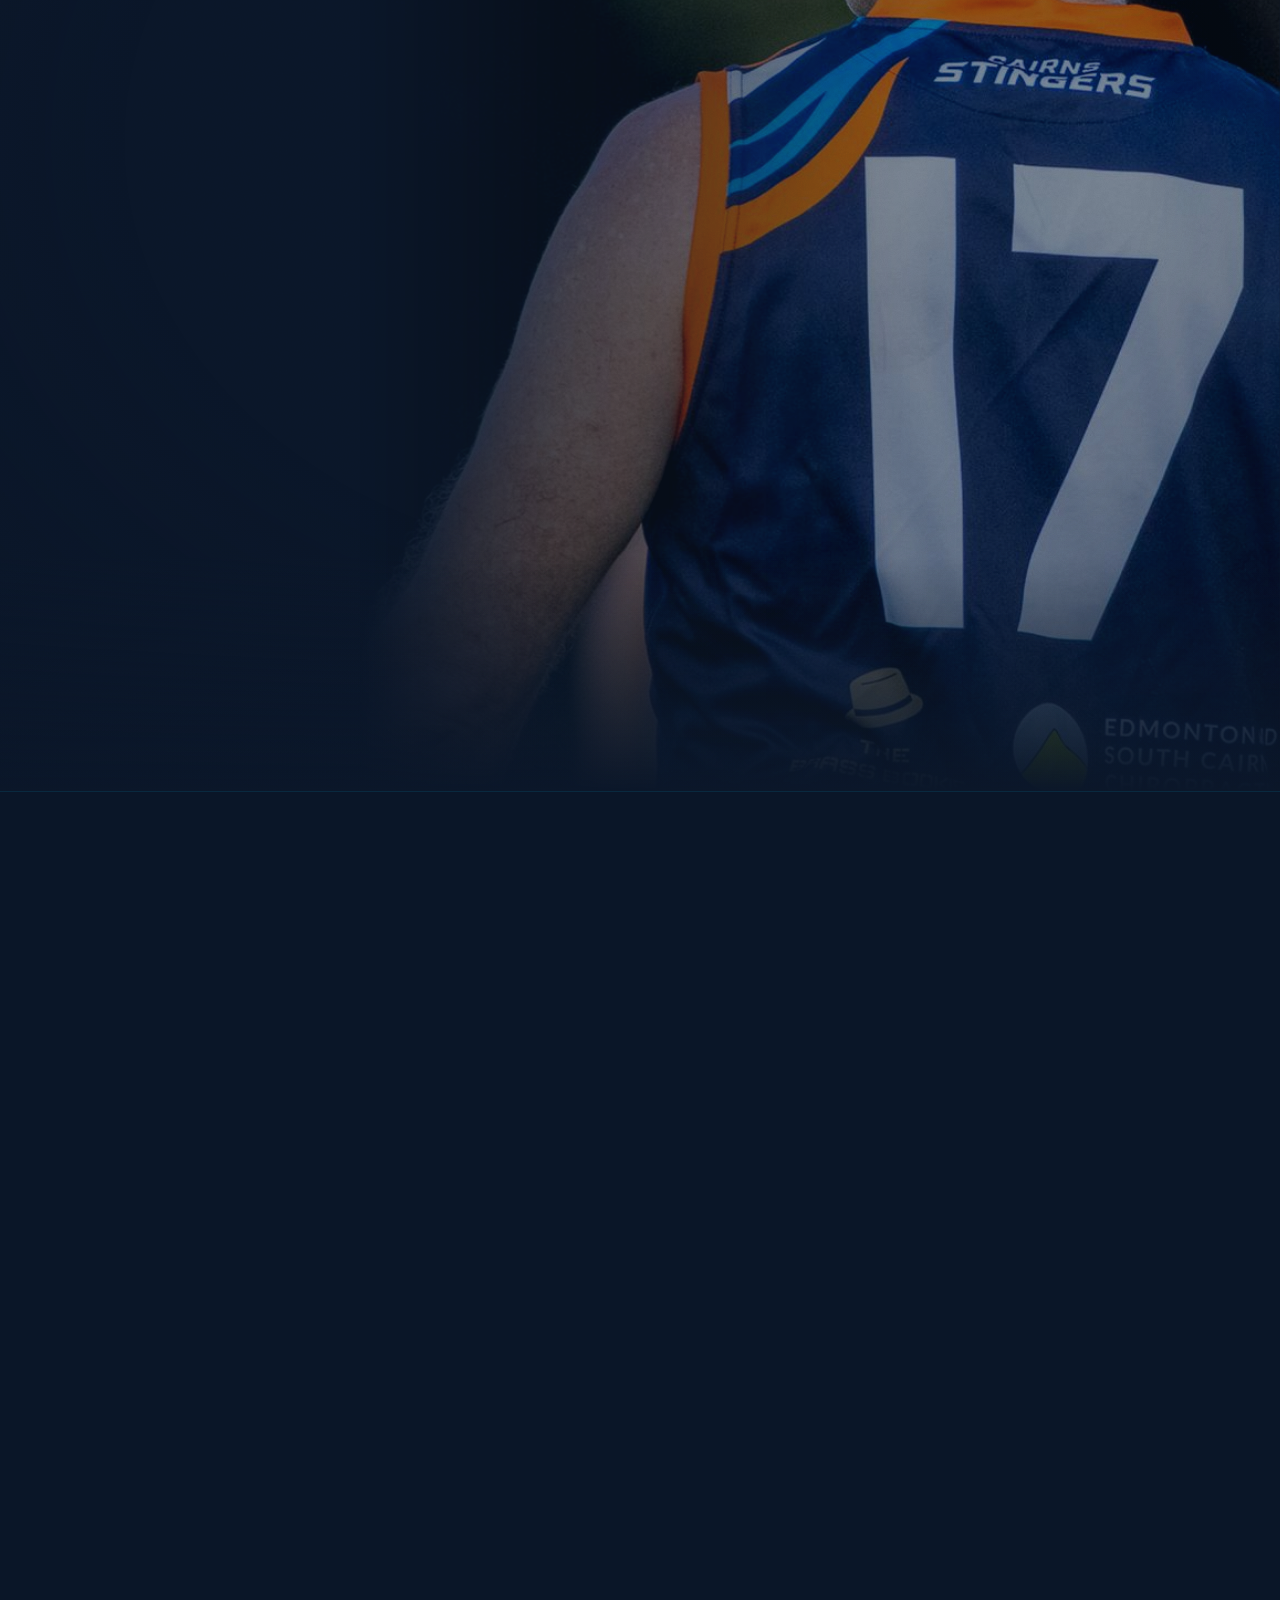
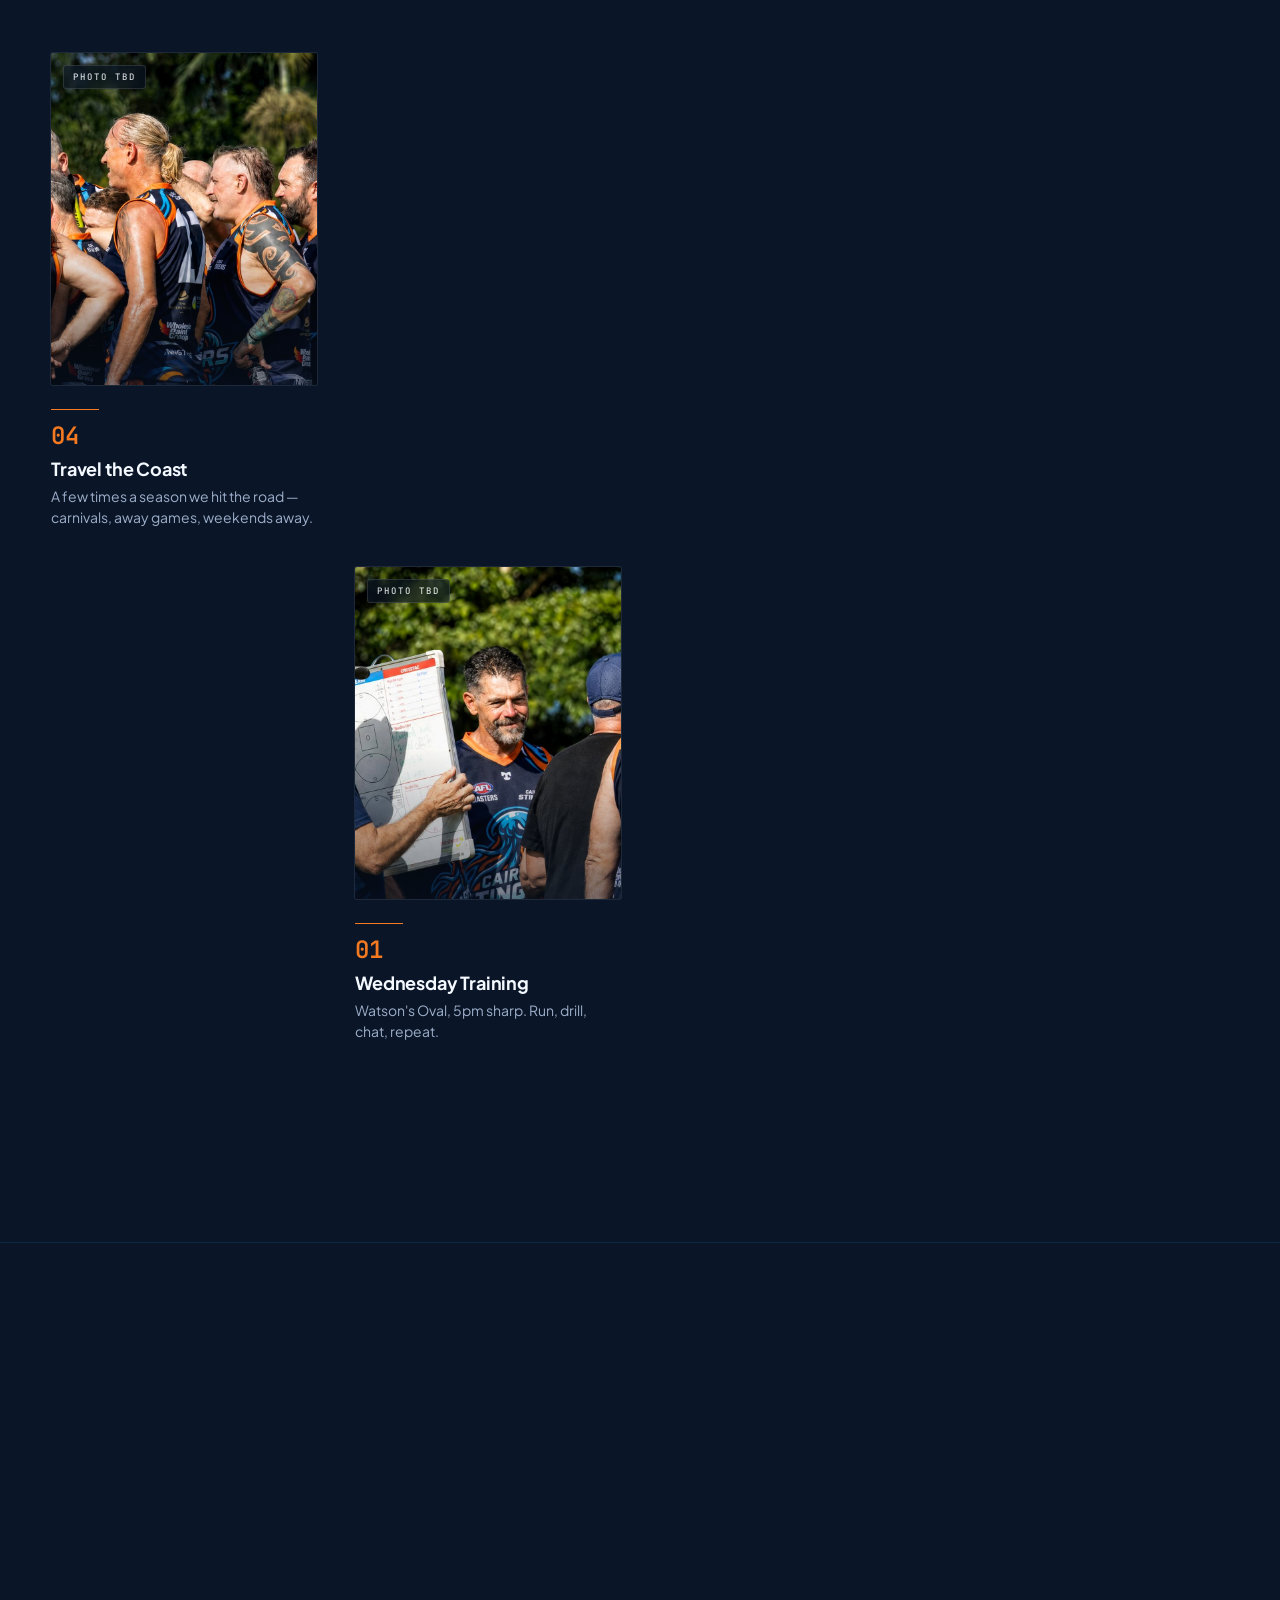
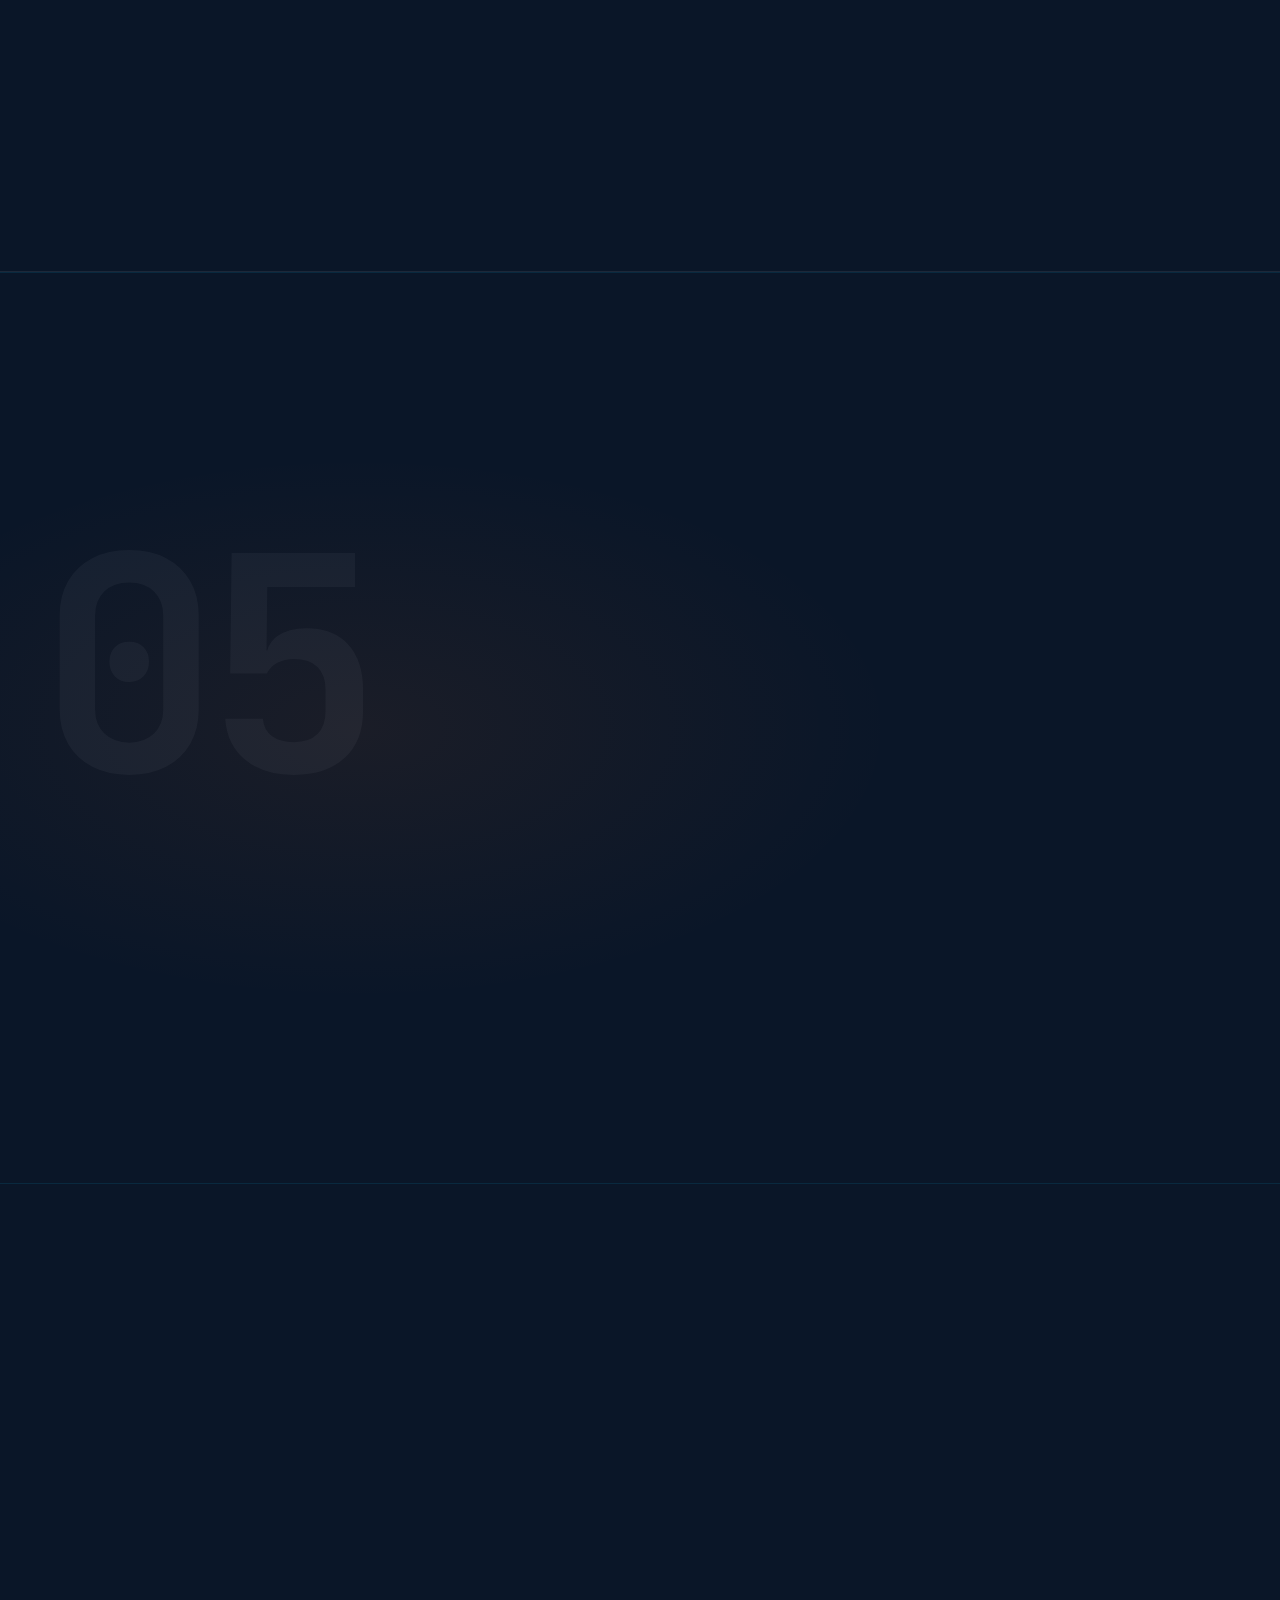
==== commit 5157e54d: "Footer Contact polish: drop email underline, tighten to President, match weights/gaps - Removed bord" ====
--- a/working/v11-work.html
+++ b/working/v11-work.html
@@ -1245,19 +1245,17 @@
   font-family:var(--sans);font-size:13.5px;color:var(--dim);
   line-height:1.55;margin:0;
 }
-.footer__col p + p{margin-top:8px}
+.footer__col p + p{margin-top:11px}
 .footer__col__email{
   font-family:var(--mono);font-size:12px;
   color:var(--cy);text-decoration:none;
   letter-spacing:.02em;
-  border-bottom:1px solid rgba(0,180,230,.25);
-  padding-bottom:1px;
-  transition:color .2s ease,border-color .2s ease;
-  display:inline-block;margin-top:4px;
+  transition:color .2s ease;
+  display:inline-block;
   word-break:break-all;
 }
 .footer__col__email::before{display:none}
-.footer__col__email:hover{color:var(--cyl);border-color:var(--cy)}
+.footer__col__email:hover{color:var(--cyl)}
 .footer__bottom{
   border-top:1px solid var(--line);
   padding:24px 0 28px;
@@ -1303,8 +1301,8 @@
   .footer__top > :nth-child(5){grid-column:1 / -1}
   .footer__top > :nth-child(5){margin-top:-16px}
   .footer__top > :nth-child(5) > .footer__col-head{display:none}
-  /* Email more prominent in the new "Find us" position */
-  .footer__col__email{font-size:14px;padding:8px 0;min-height:44px}
+  /* Email more prominent in the new "Find us" position; tight to the line above */
+  .footer__col__email{font-size:14px;padding:6px 0 8px;min-height:44px;margin-top:0}
   .footer__brand{gap:14px}
   .footer__brand img{width:56px}
   .footer__brand-tag{font-size:13px;max-width:36ch}
@@ -1942,7 +1940,7 @@
 
       <div class="footer__col">
         <h3 class="footer__col-head">Contact</h3>
-        <p>President <strong style="color:var(--ink);font-weight:600">Greg Lees</strong></p>
+        <p>President Greg Lees</p>
         <a class="footer__col__email" href="mailto:cairnsstingers@gmail.com">cairnsstingers@gmail.com</a>
       </div>
 
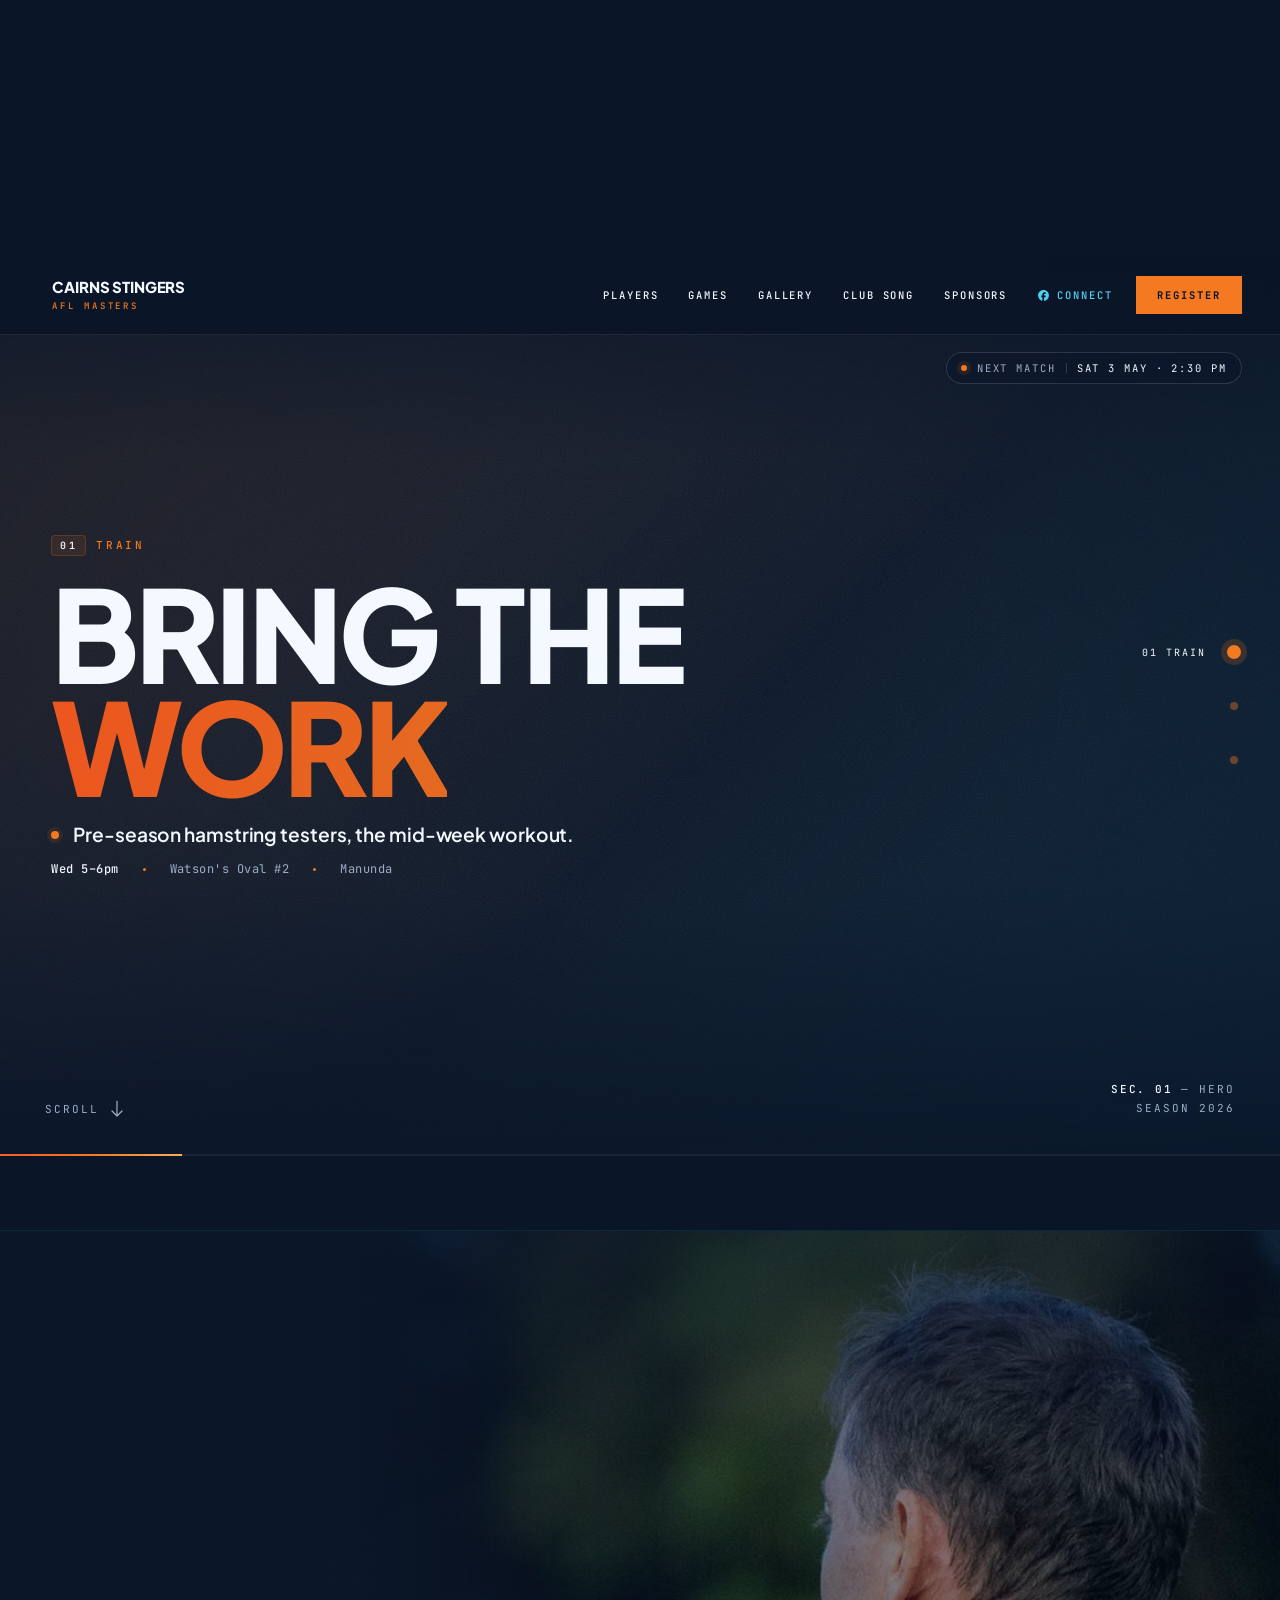
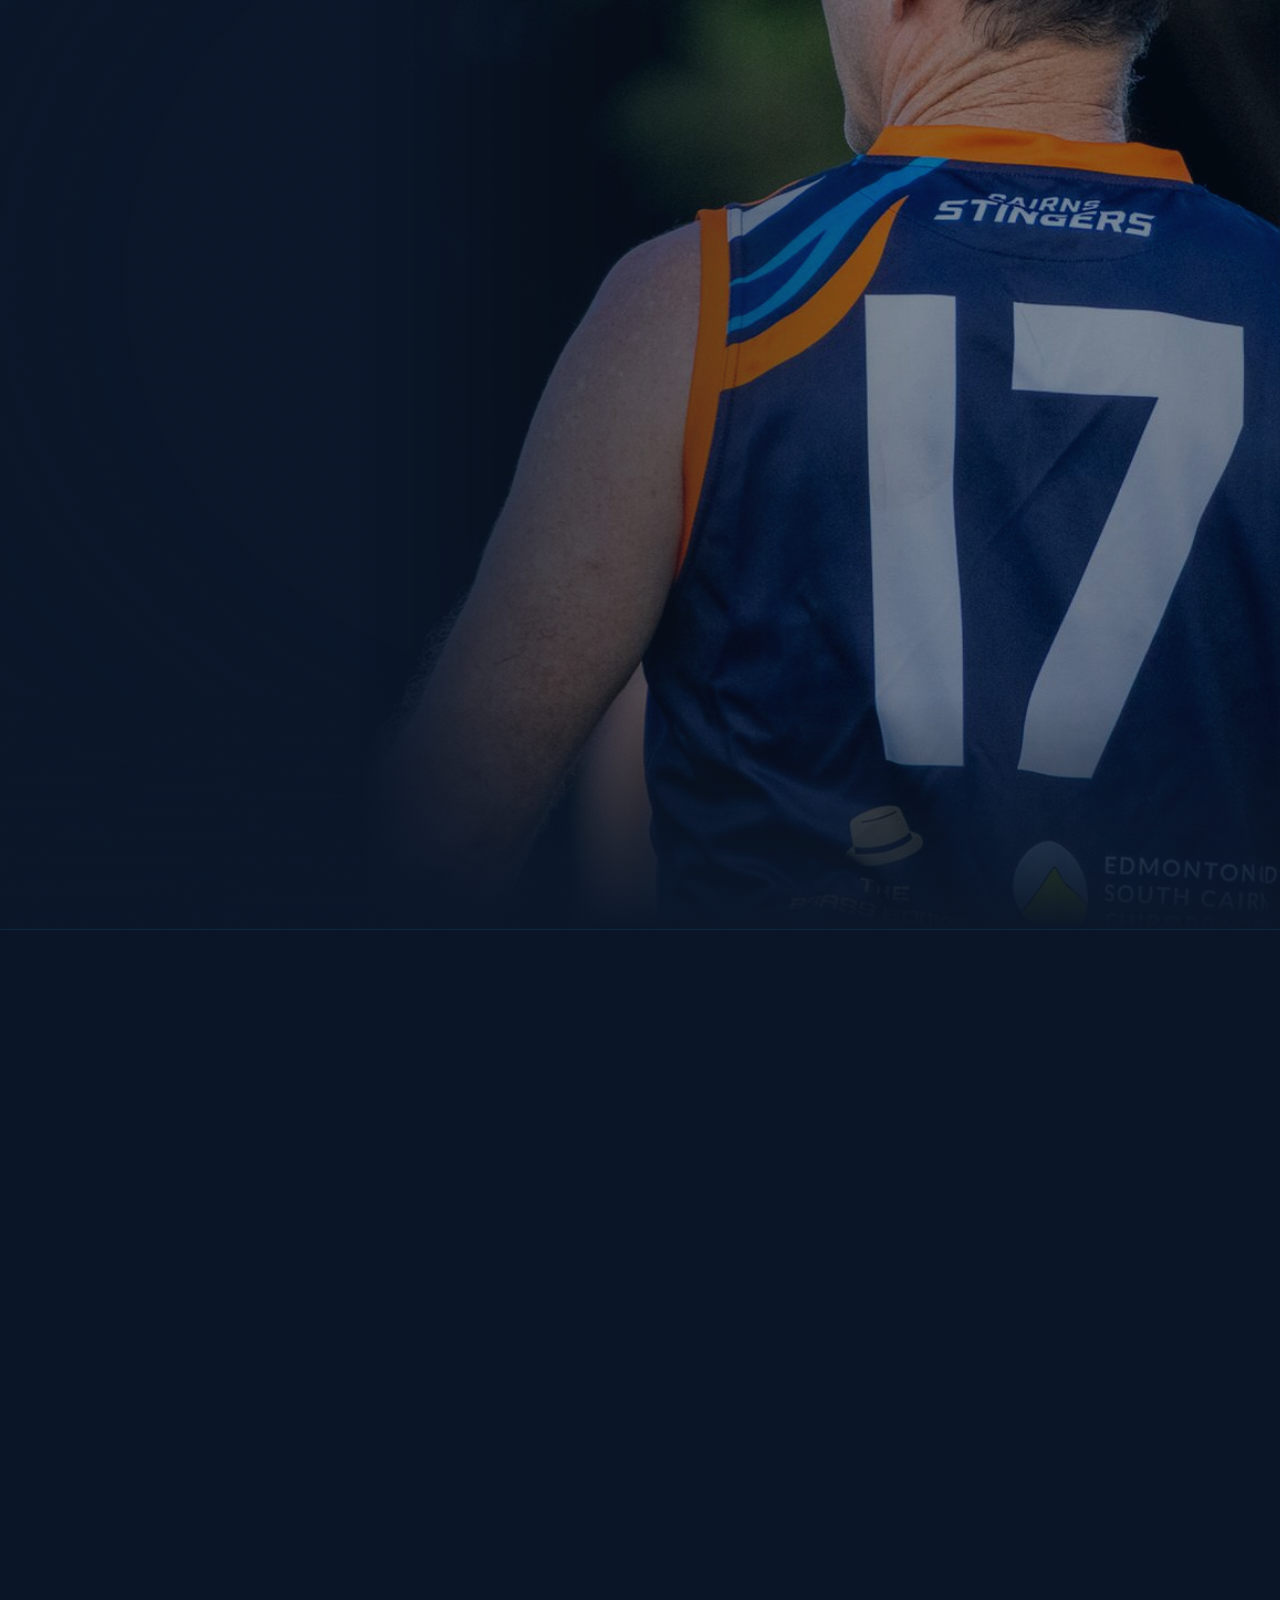
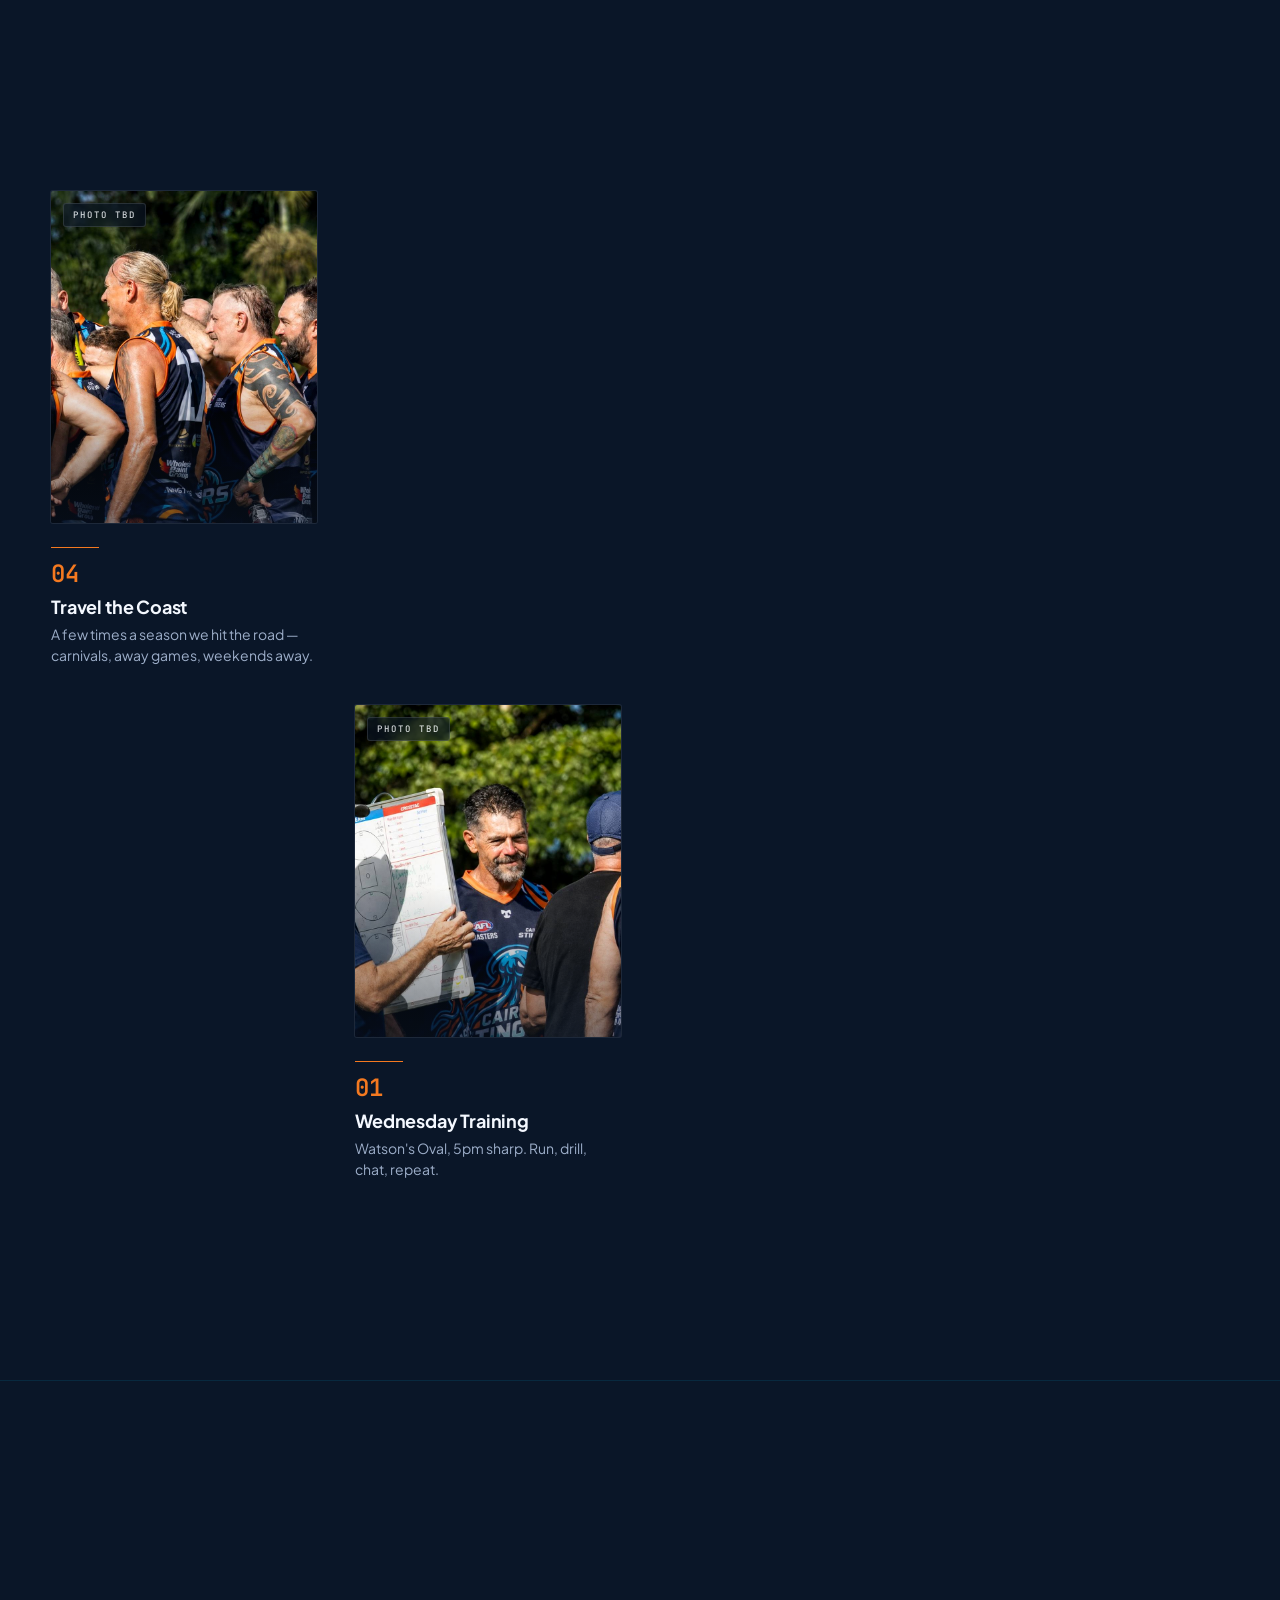
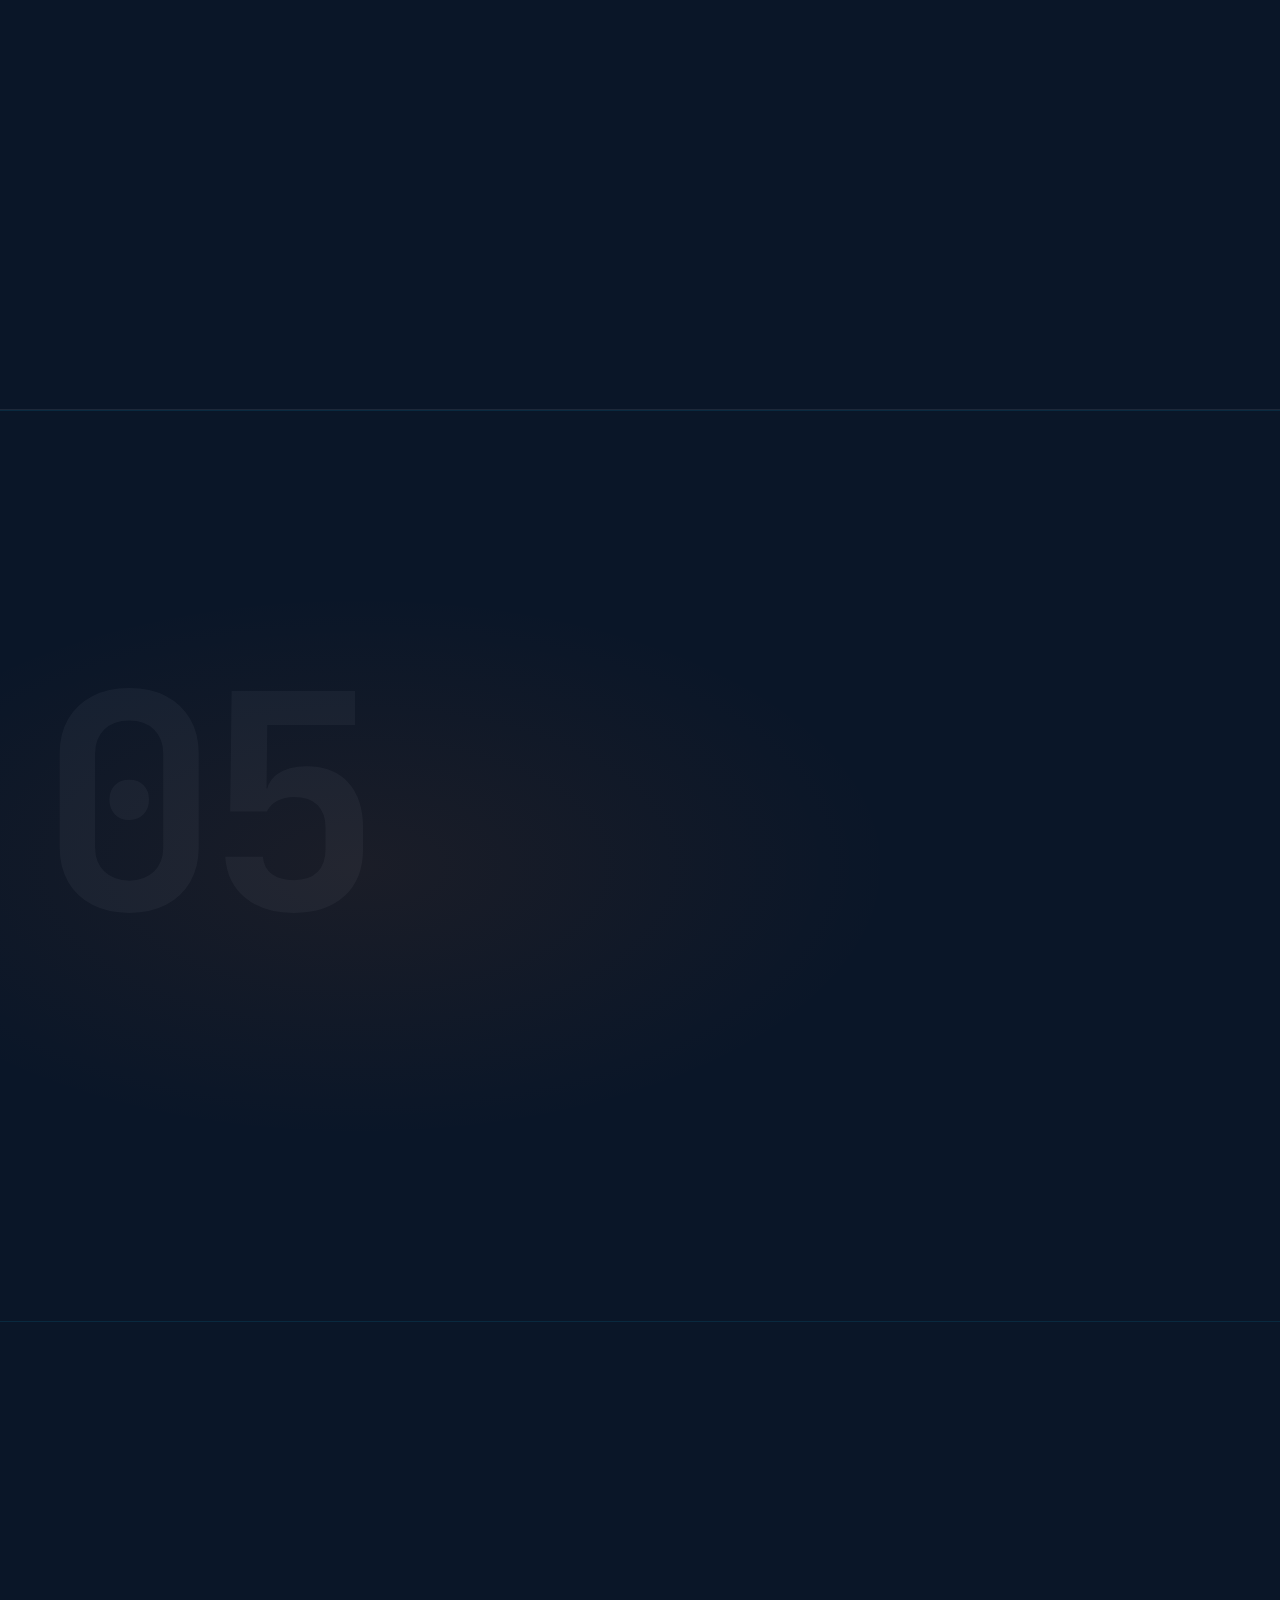
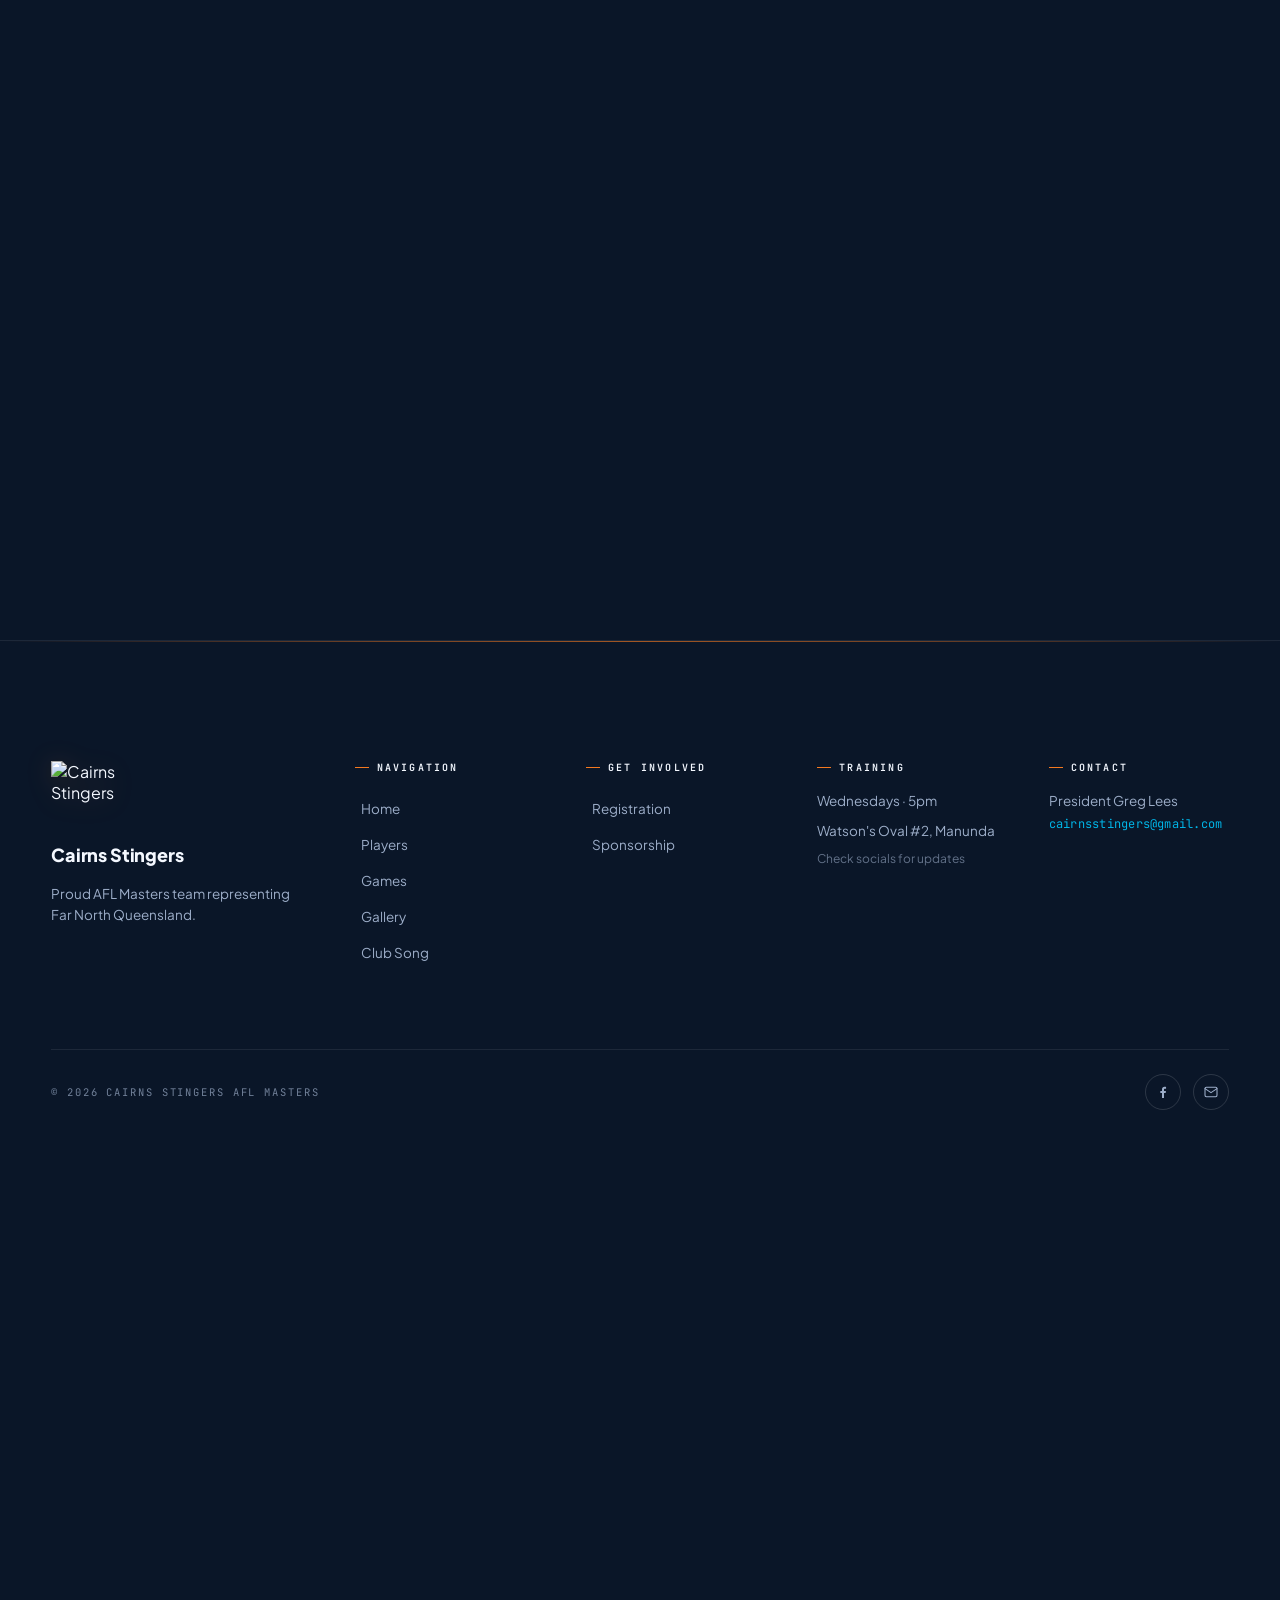
==== commit 5fe6eec8: "Footer email cyan + Training spacing + sponsors title mobile parity THREE fixes:  1. Email color was" ====
--- a/working/v11-work.html
+++ b/working/v11-work.html
@@ -1100,6 +1100,9 @@
   color:var(--ink);
   max-width:14ch;
 }
+@media (max-width:680px){
+  .sponsors__title{font-size:clamp(28px,8vw,40px);line-height:1.06;max-width:none}
+}
 .sponsors__title .em{
   background:linear-gradient(108deg, var(--ord) 0%, var(--or) 50%, var(--ord) 100%);
   background-size:280% 100%;
@@ -1243,10 +1246,10 @@
 .footer__col a:hover::before{width:10px}
 .footer__col p{
   font-family:var(--sans);font-size:13.5px;color:var(--dim);
-  line-height:1.55;margin:0;
+  line-height:1.4;margin:0;
 }
 .footer__col p + p{margin-top:11px}
-.footer__col__email{
+.footer__col a.footer__col__email{
   font-family:var(--mono);font-size:12px;
   color:var(--cy);text-decoration:none;
   letter-spacing:.02em;
@@ -1254,8 +1257,8 @@
   display:inline-block;
   word-break:break-all;
 }
-.footer__col__email::before{display:none}
-.footer__col__email:hover{color:var(--cyl)}
+.footer__col a.footer__col__email::before{display:none}
+.footer__col a.footer__col__email:hover{color:var(--cyl)}
 .footer__bottom{
   border-top:1px solid var(--line);
   padding:24px 0 28px;
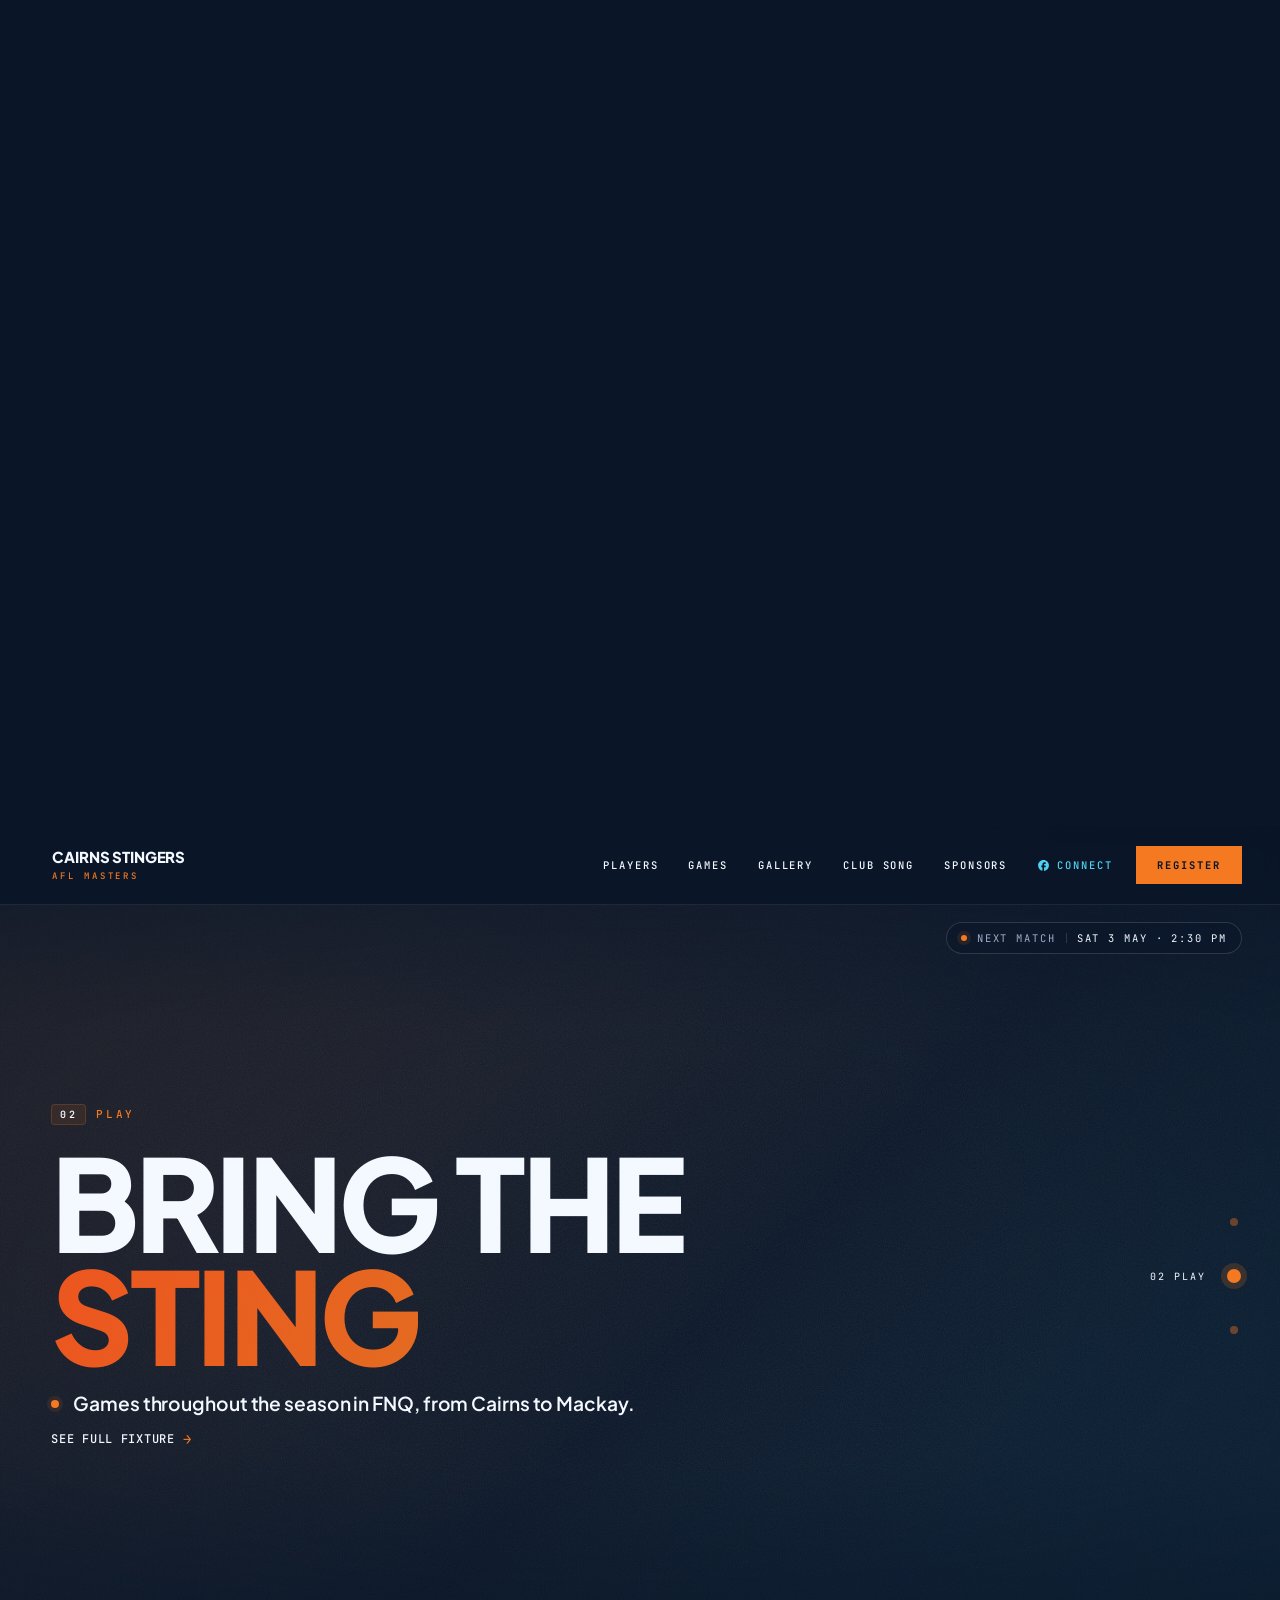
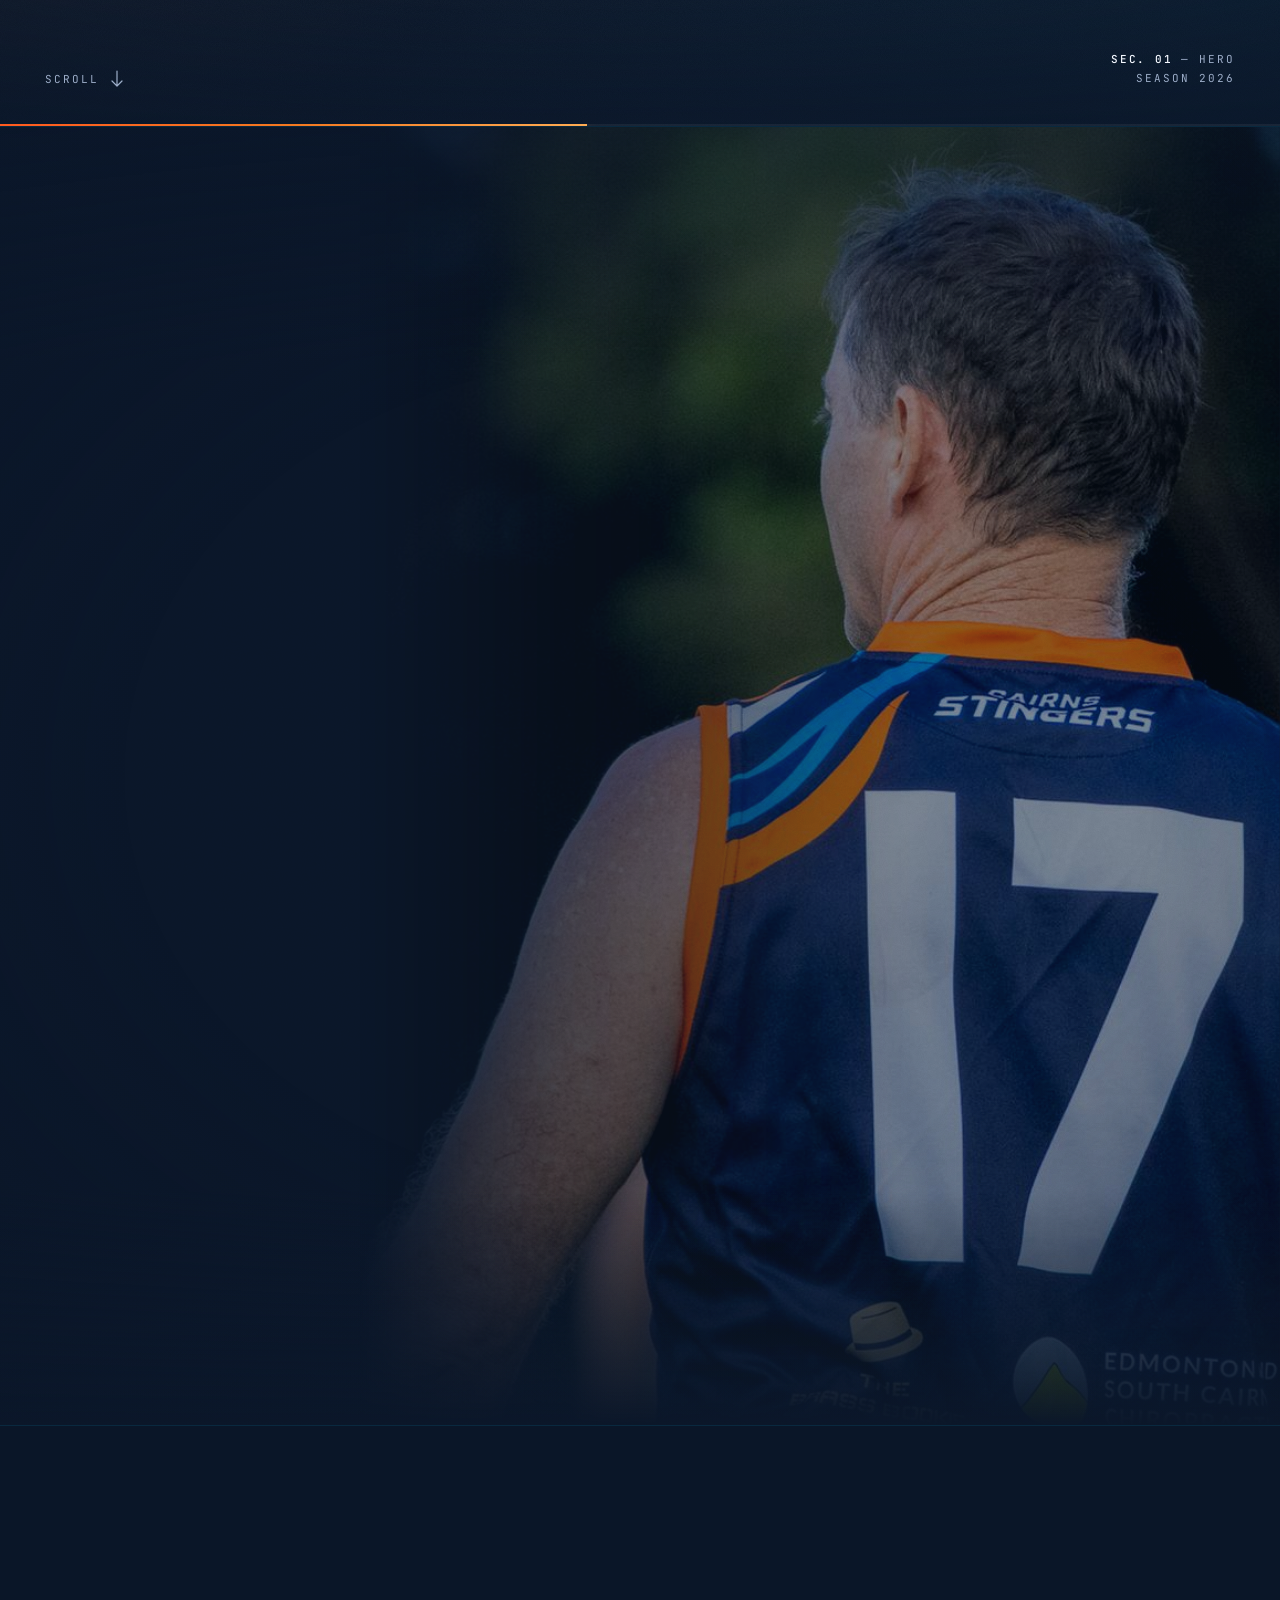
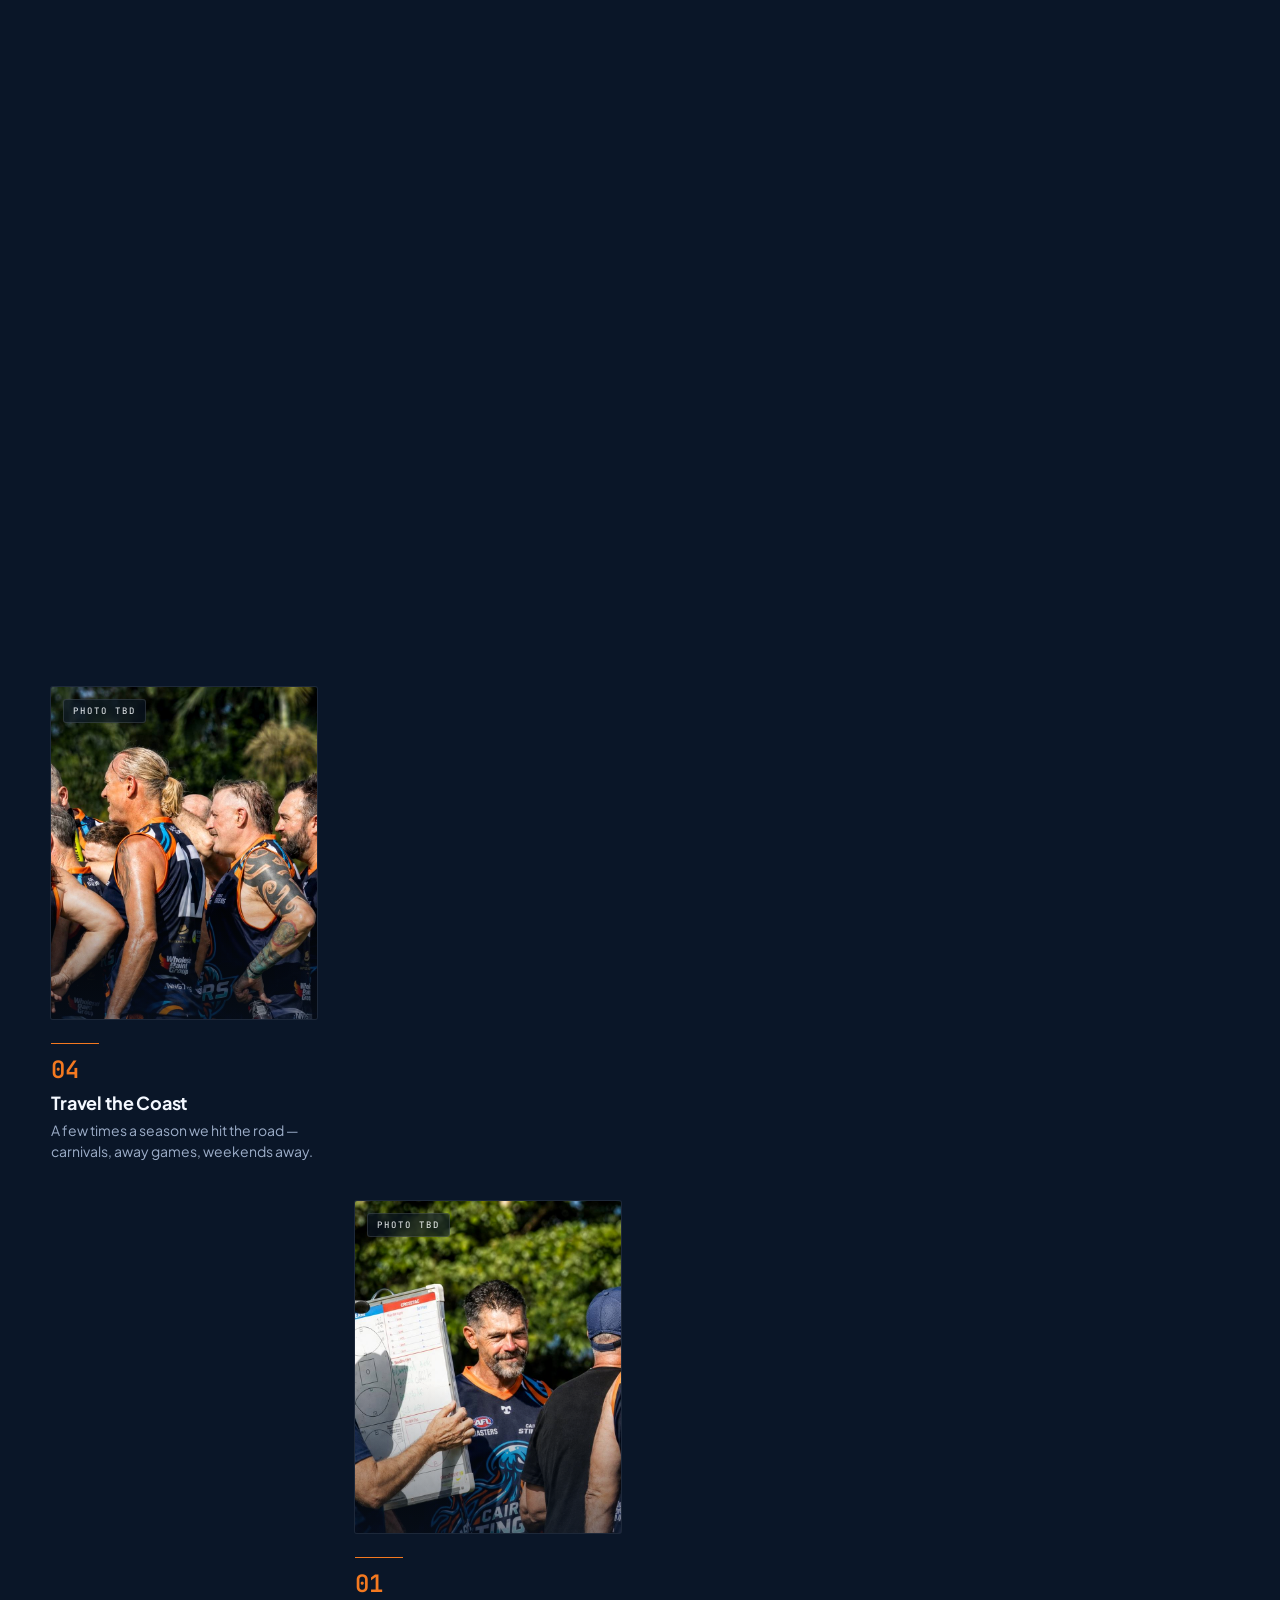
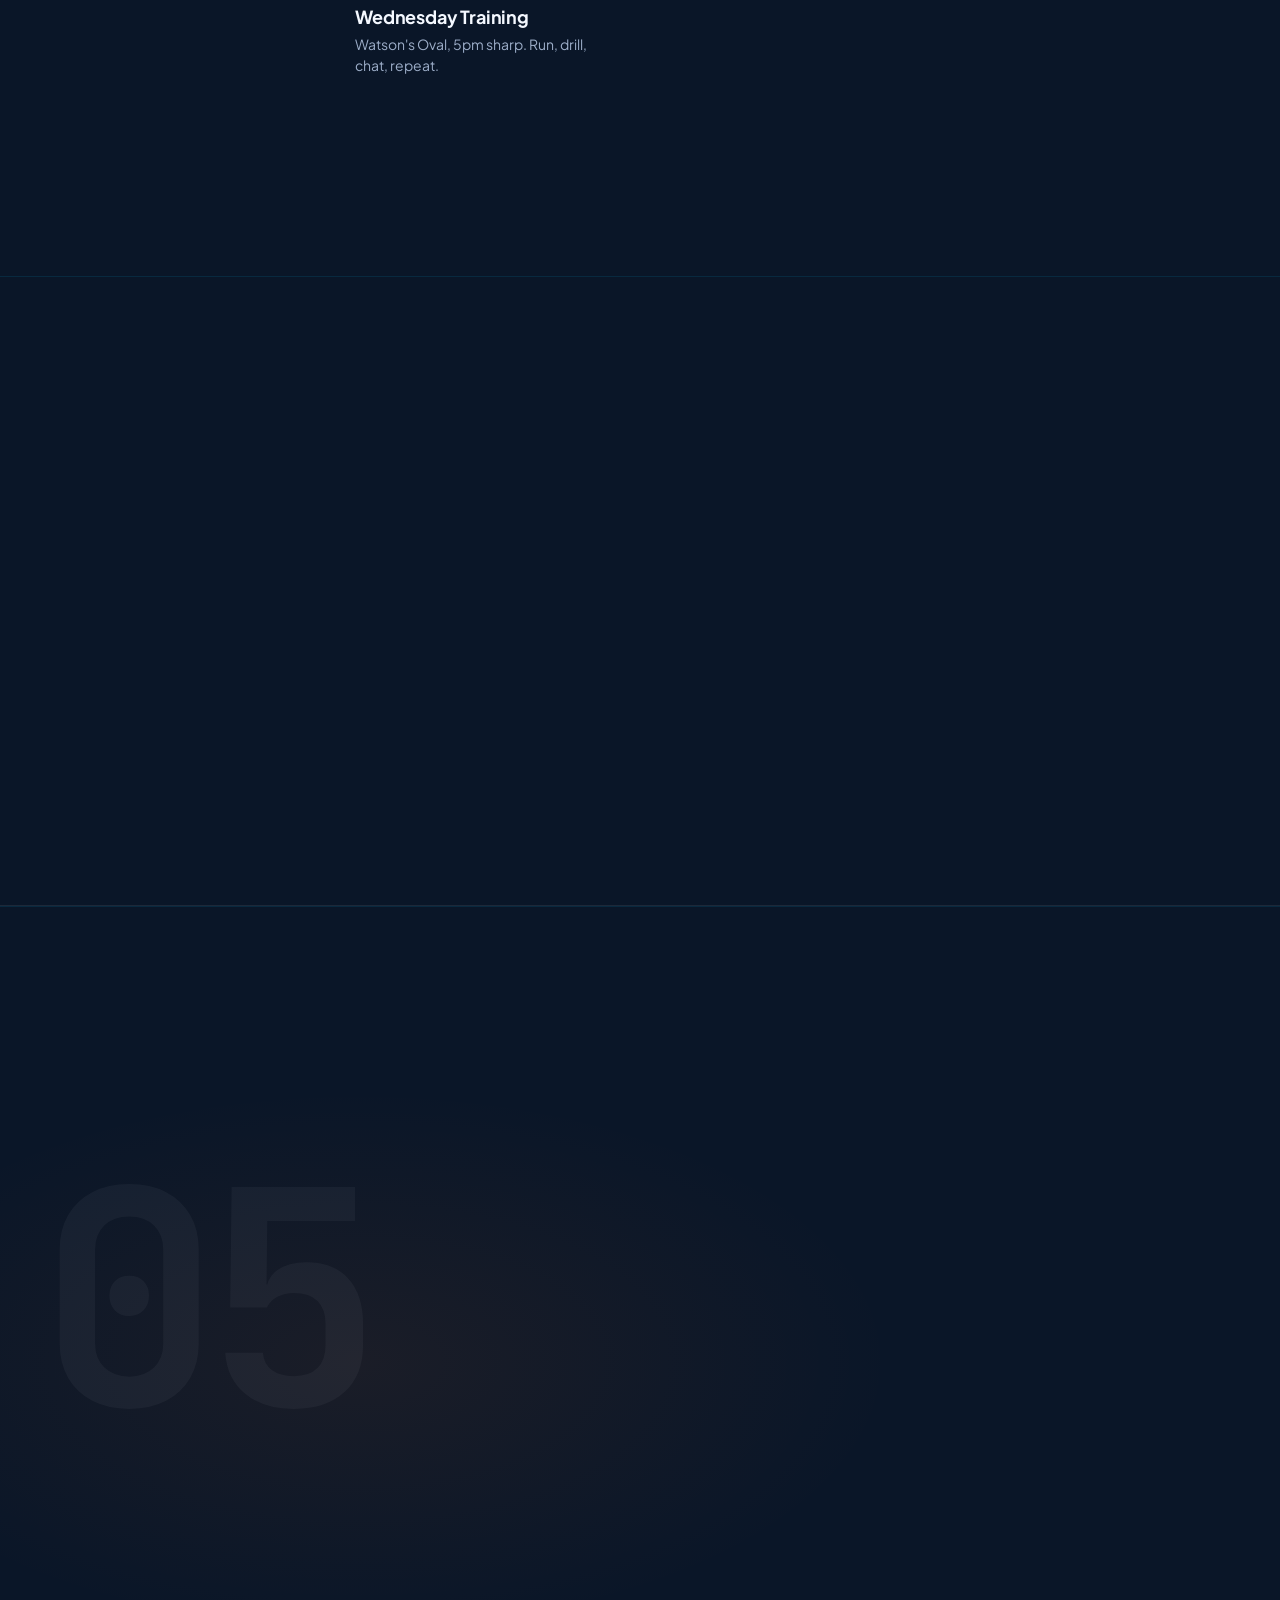
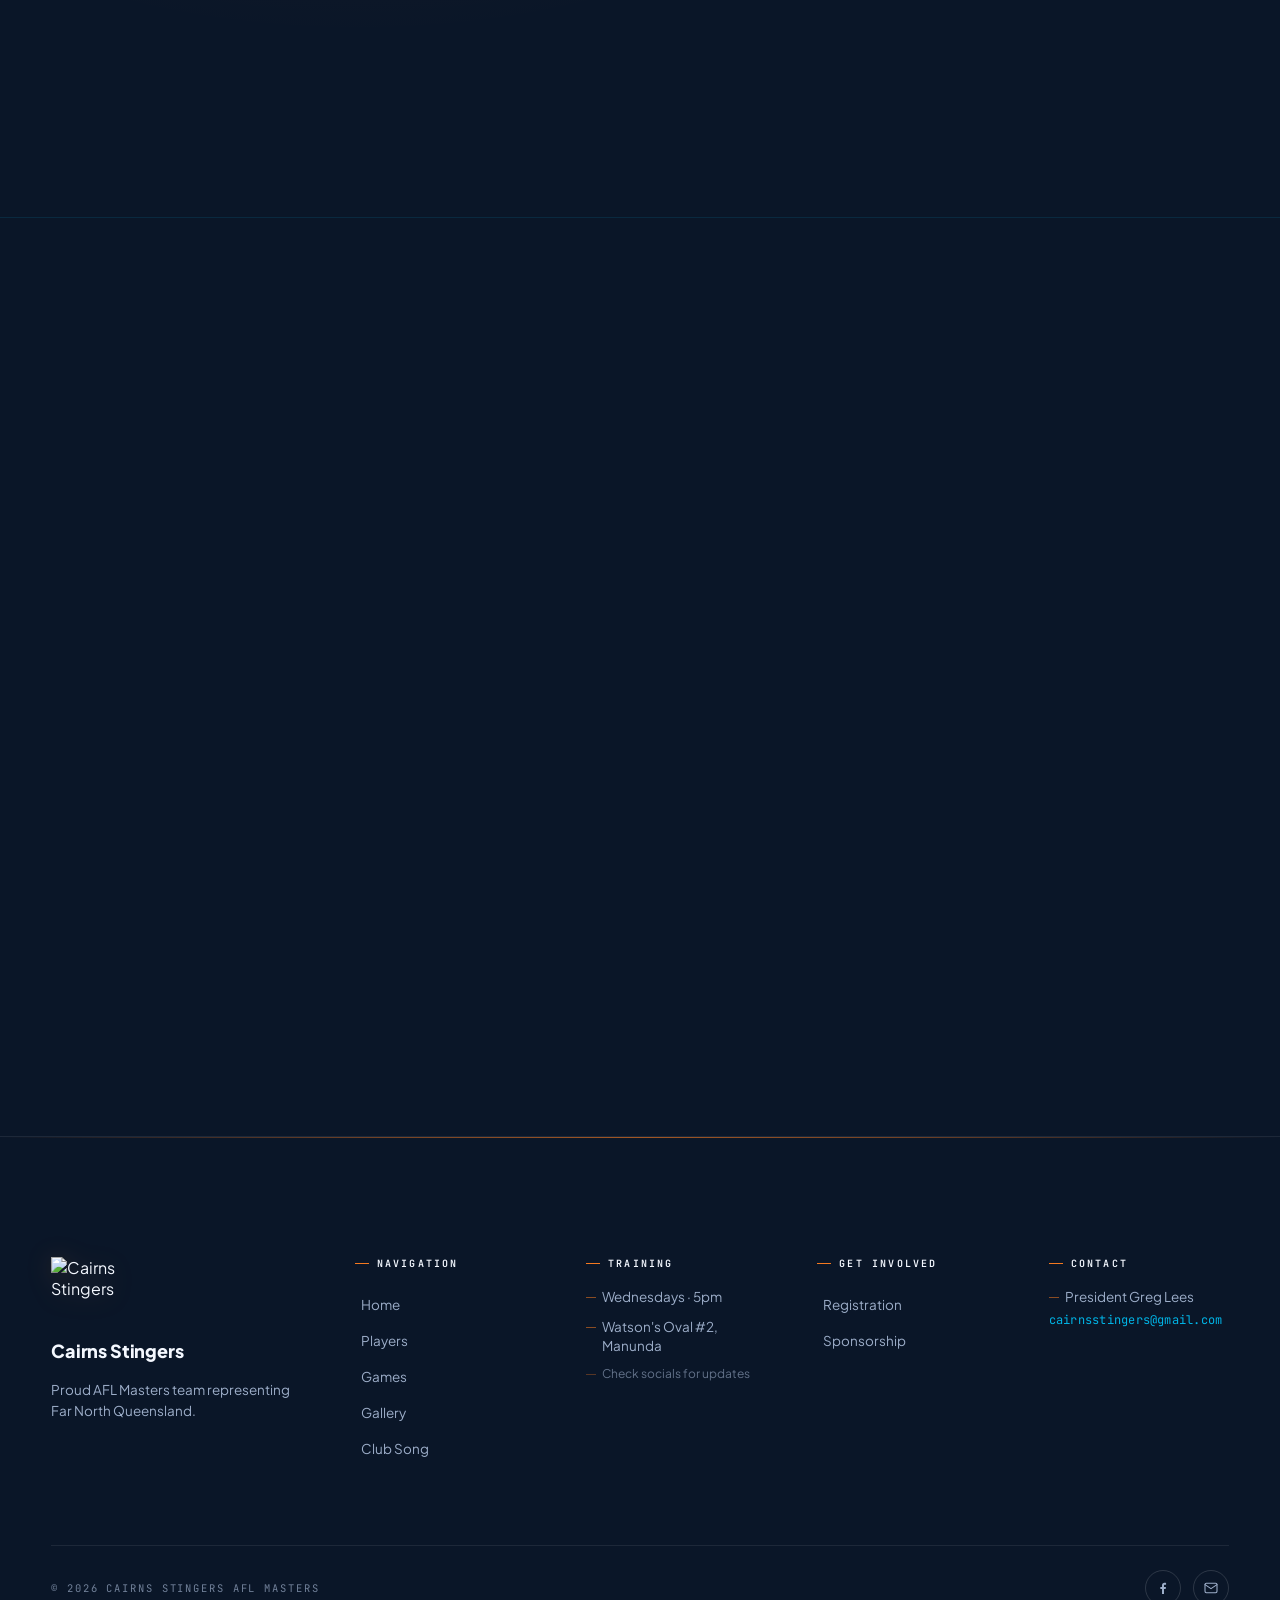
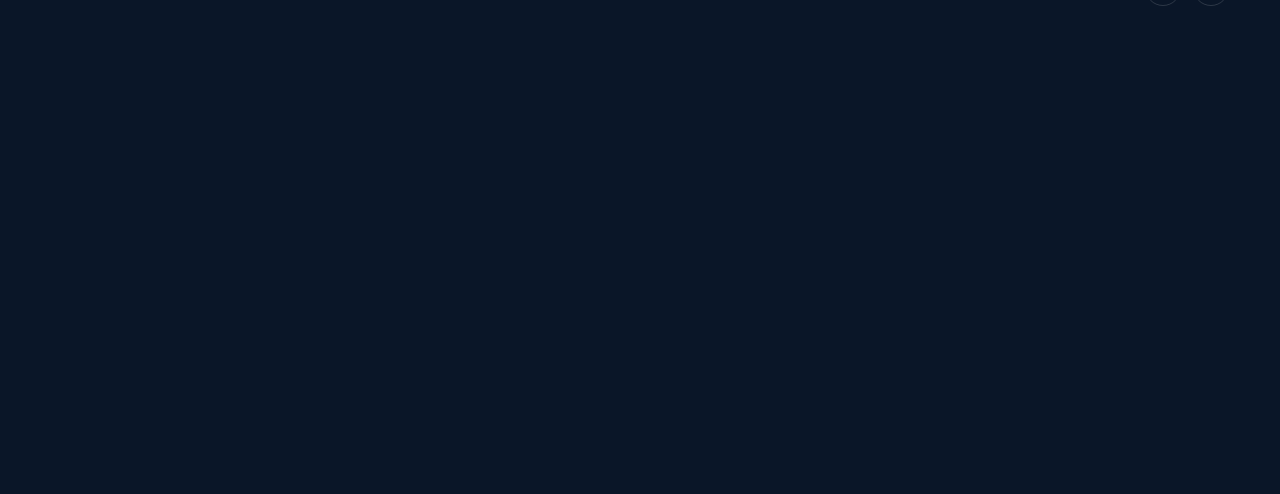
==== commit 6f025f54: "Footer: swap Training/Get Involved + indent Training info + clean 2x2 - Markup swap: Training moves " ====
--- a/working/v11-work.html
+++ b/working/v11-work.html
@@ -1247,6 +1247,13 @@
 .footer__col p{
   font-family:var(--sans);font-size:13.5px;color:var(--dim);
   line-height:1.4;margin:0;
+  padding-left:16px;position:relative;
+}
+/* Match the orange-line affordance the nav links have (visible always for info items) */
+.footer__col p::before{
+  content:"";
+  position:absolute;left:0;top:.65em;
+  width:10px;height:1px;background:var(--or);opacity:.55;
 }
 .footer__col p + p{margin-top:11px}
 .footer__col a.footer__col__email{
@@ -1298,13 +1305,8 @@
     padding-bottom:48px;
   }
   .footer__brand{grid-column:1 / -1}
-  /* Training (4th child) and Contact (5th child) both span full width and
-     read as one "Find us" block. Contact heading hidden — email speaks for itself. */
-  .footer__top > :nth-child(4),
-  .footer__top > :nth-child(5){grid-column:1 / -1}
-  .footer__top > :nth-child(5){margin-top:-16px}
-  .footer__top > :nth-child(5) > .footer__col-head{display:none}
-  /* Email more prominent in the new "Find us" position; tight to the line above */
+  /* Clean 2×2 below brand: Nav | Training, then Get Involved | Contact */
+  /* Email tighter to its line, sized for tap target */
   .footer__col__email{font-size:14px;padding:6px 0 8px;min-height:44px;margin-top:0}
   .footer__brand{gap:14px}
   .footer__brand img{width:56px}
@@ -1926,6 +1928,13 @@
         </ul>
       </nav>
 
+      <div class="footer__col">
+        <h3 class="footer__col-head">Training</h3>
+        <p>Wednesdays · 5pm</p>
+        <p>Watson's Oval #2, Manunda</p>
+        <p style="opacity:.6;font-size:12px;margin-top:10px">Check socials for updates</p>
+      </div>
+
       <nav class="footer__col" aria-label="Get involved">
         <h3 class="footer__col-head">Get Involved</h3>
         <ul>
@@ -1933,13 +1942,6 @@
           <li><a href="https://cairnsstingers.com.au/sponsors/">Sponsorship</a></li>
         </ul>
       </nav>
-
-      <div class="footer__col">
-        <h3 class="footer__col-head">Training</h3>
-        <p>Wednesdays · 5pm</p>
-        <p>Watson's Oval #2, Manunda</p>
-        <p style="opacity:.6;font-size:12px;margin-top:10px">Check socials for updates</p>
-      </div>
 
       <div class="footer__col">
         <h3 class="footer__col-head">Contact</h3>
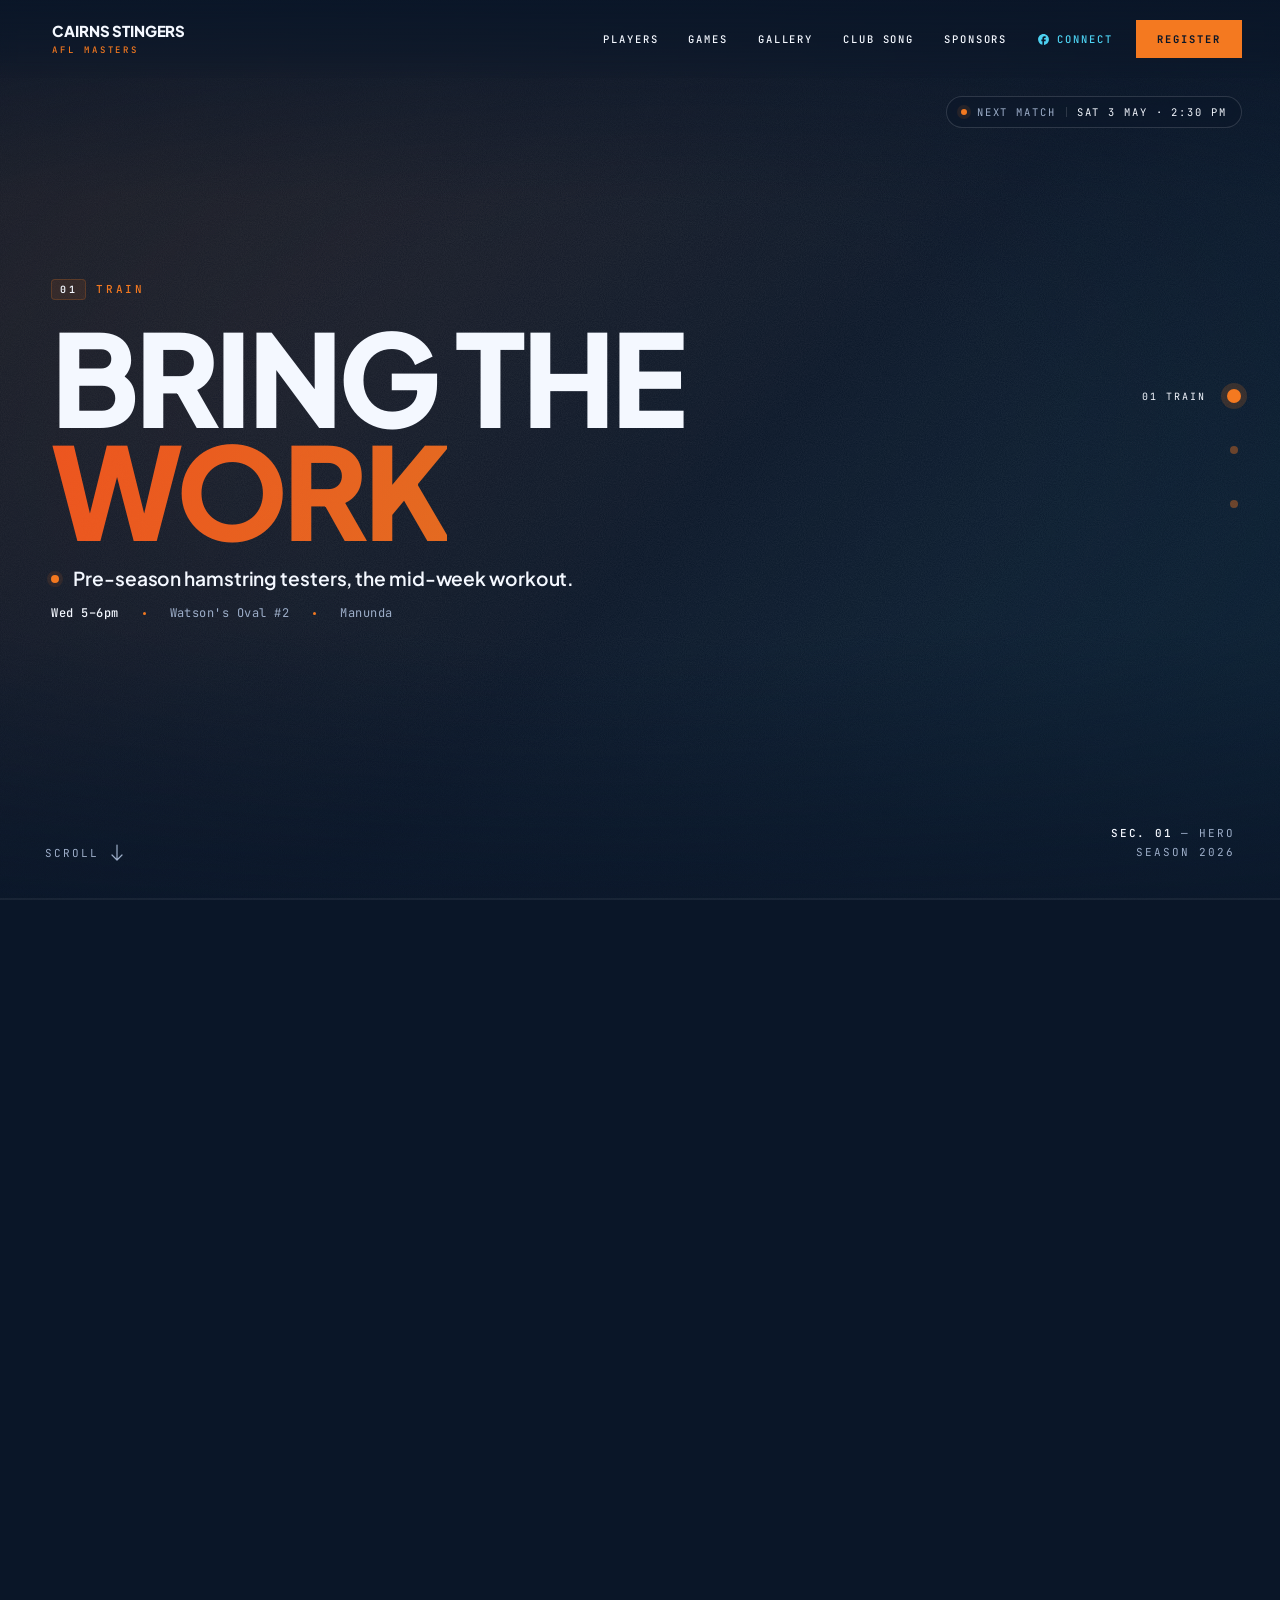
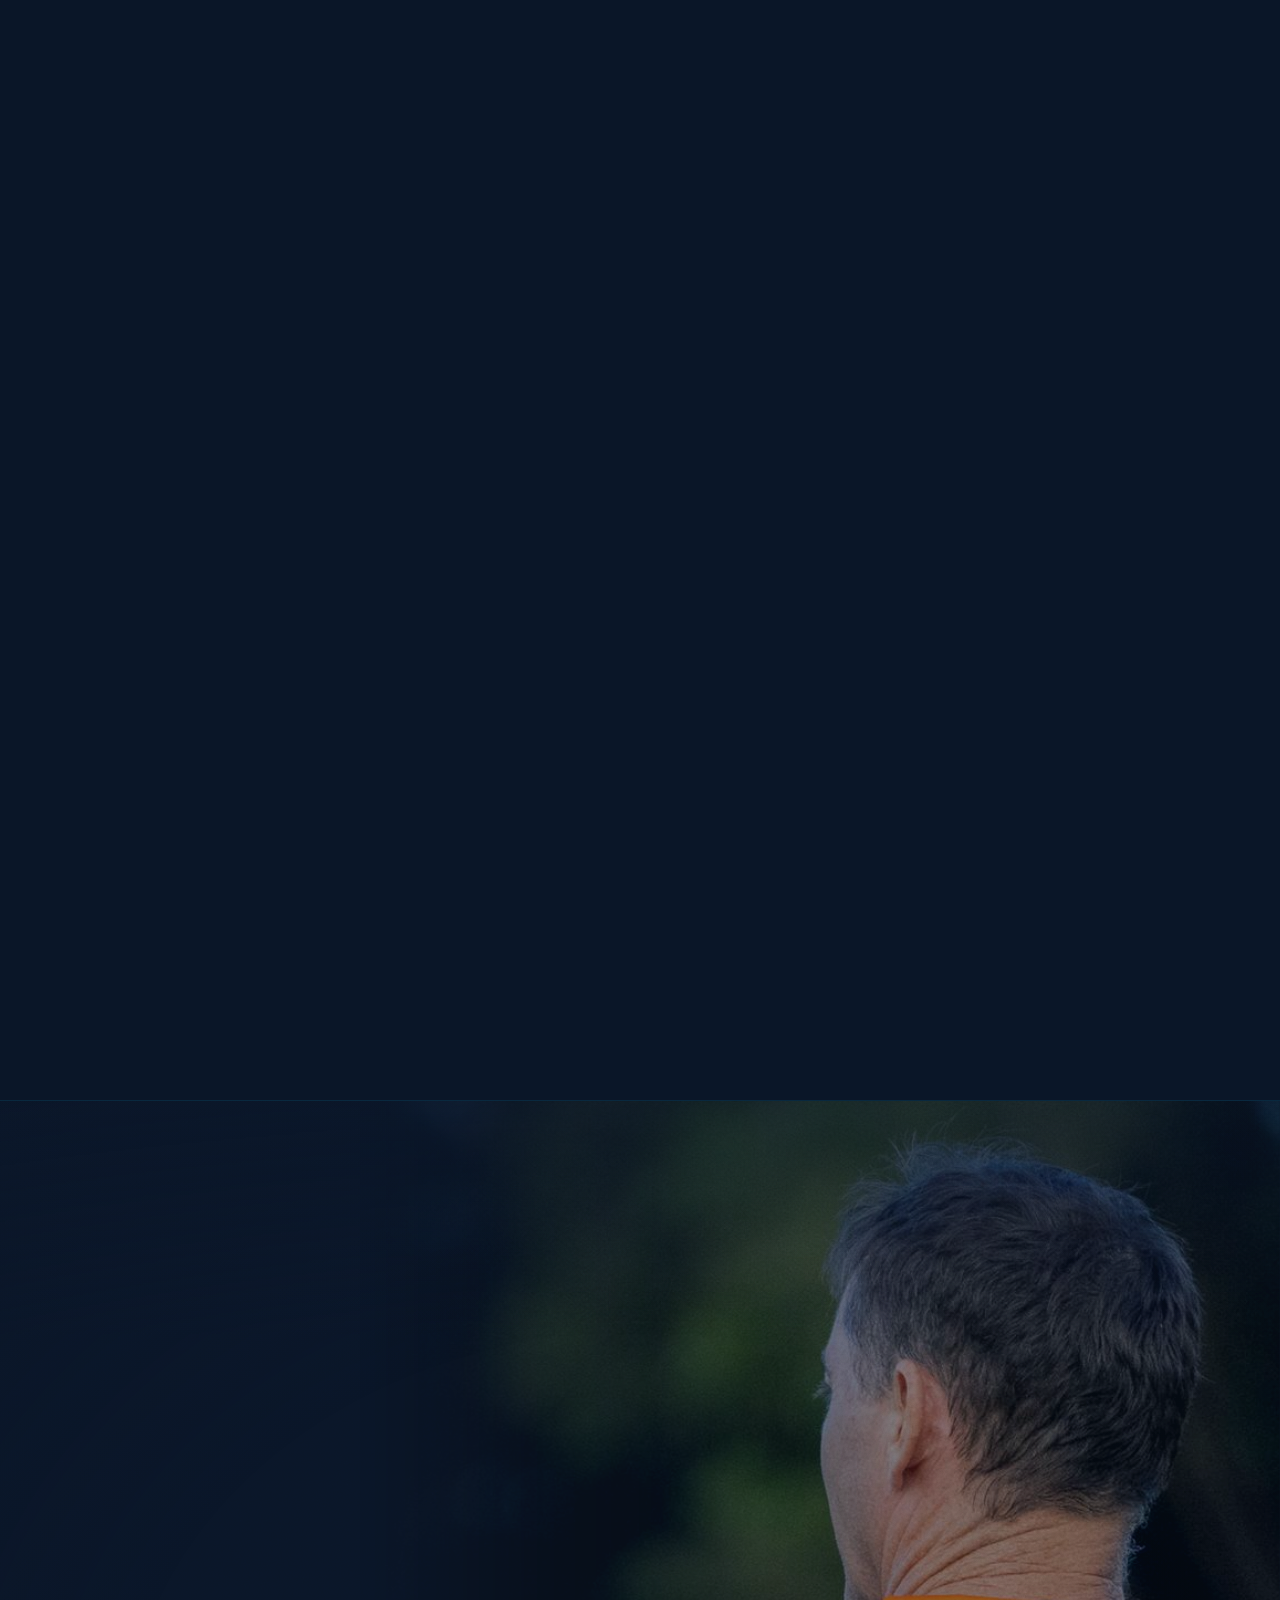
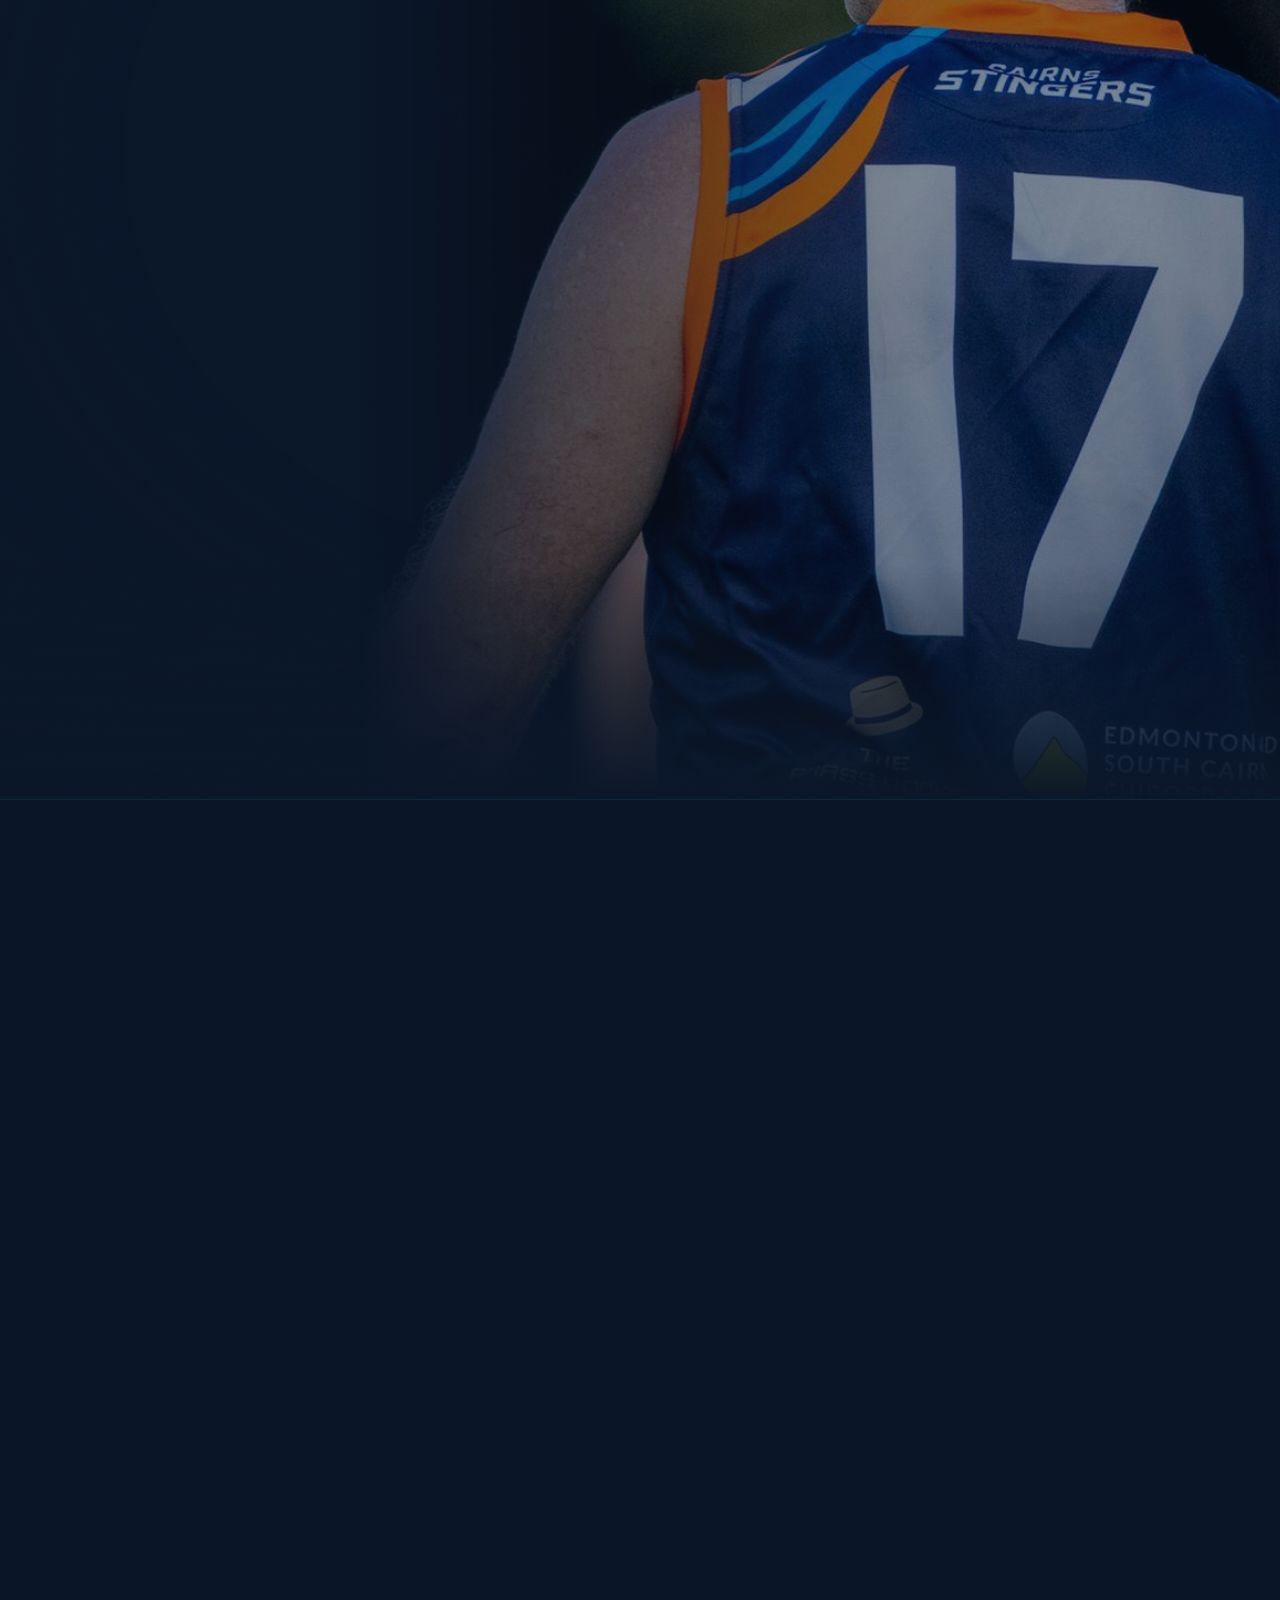
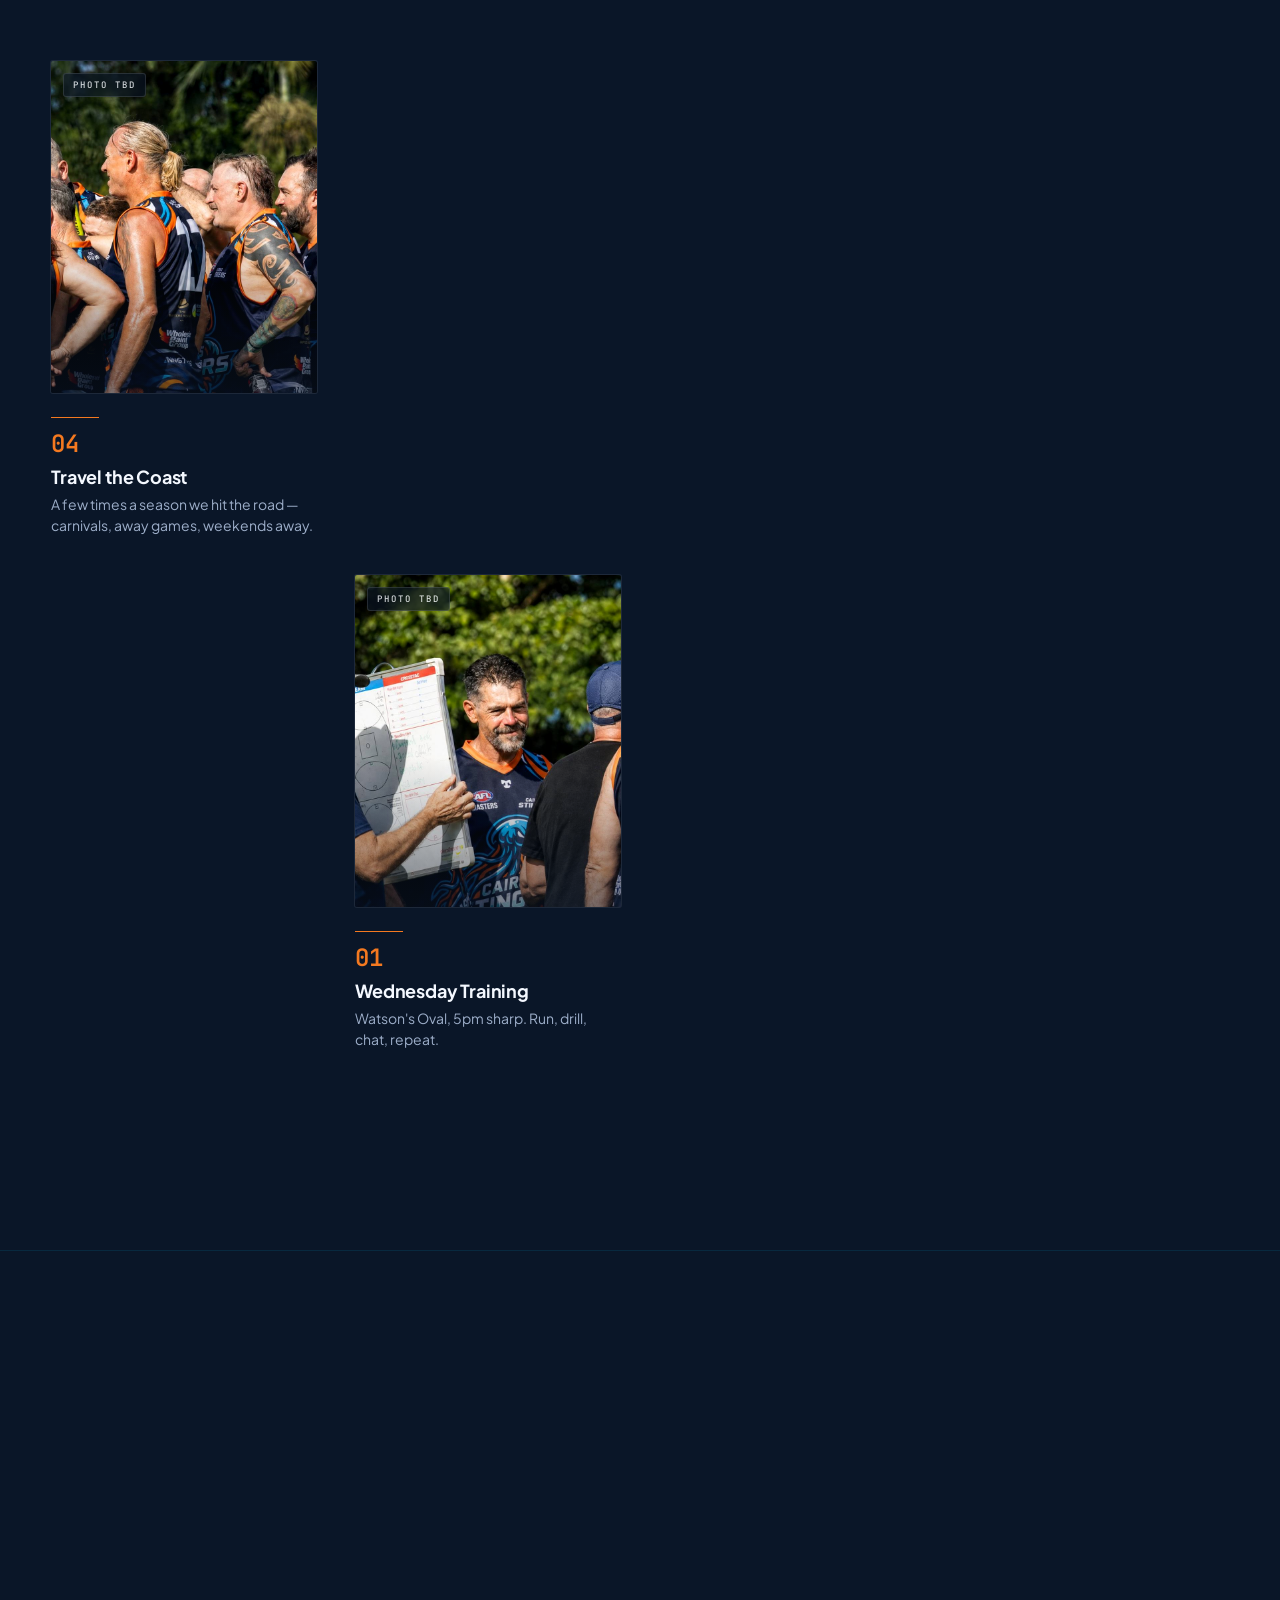
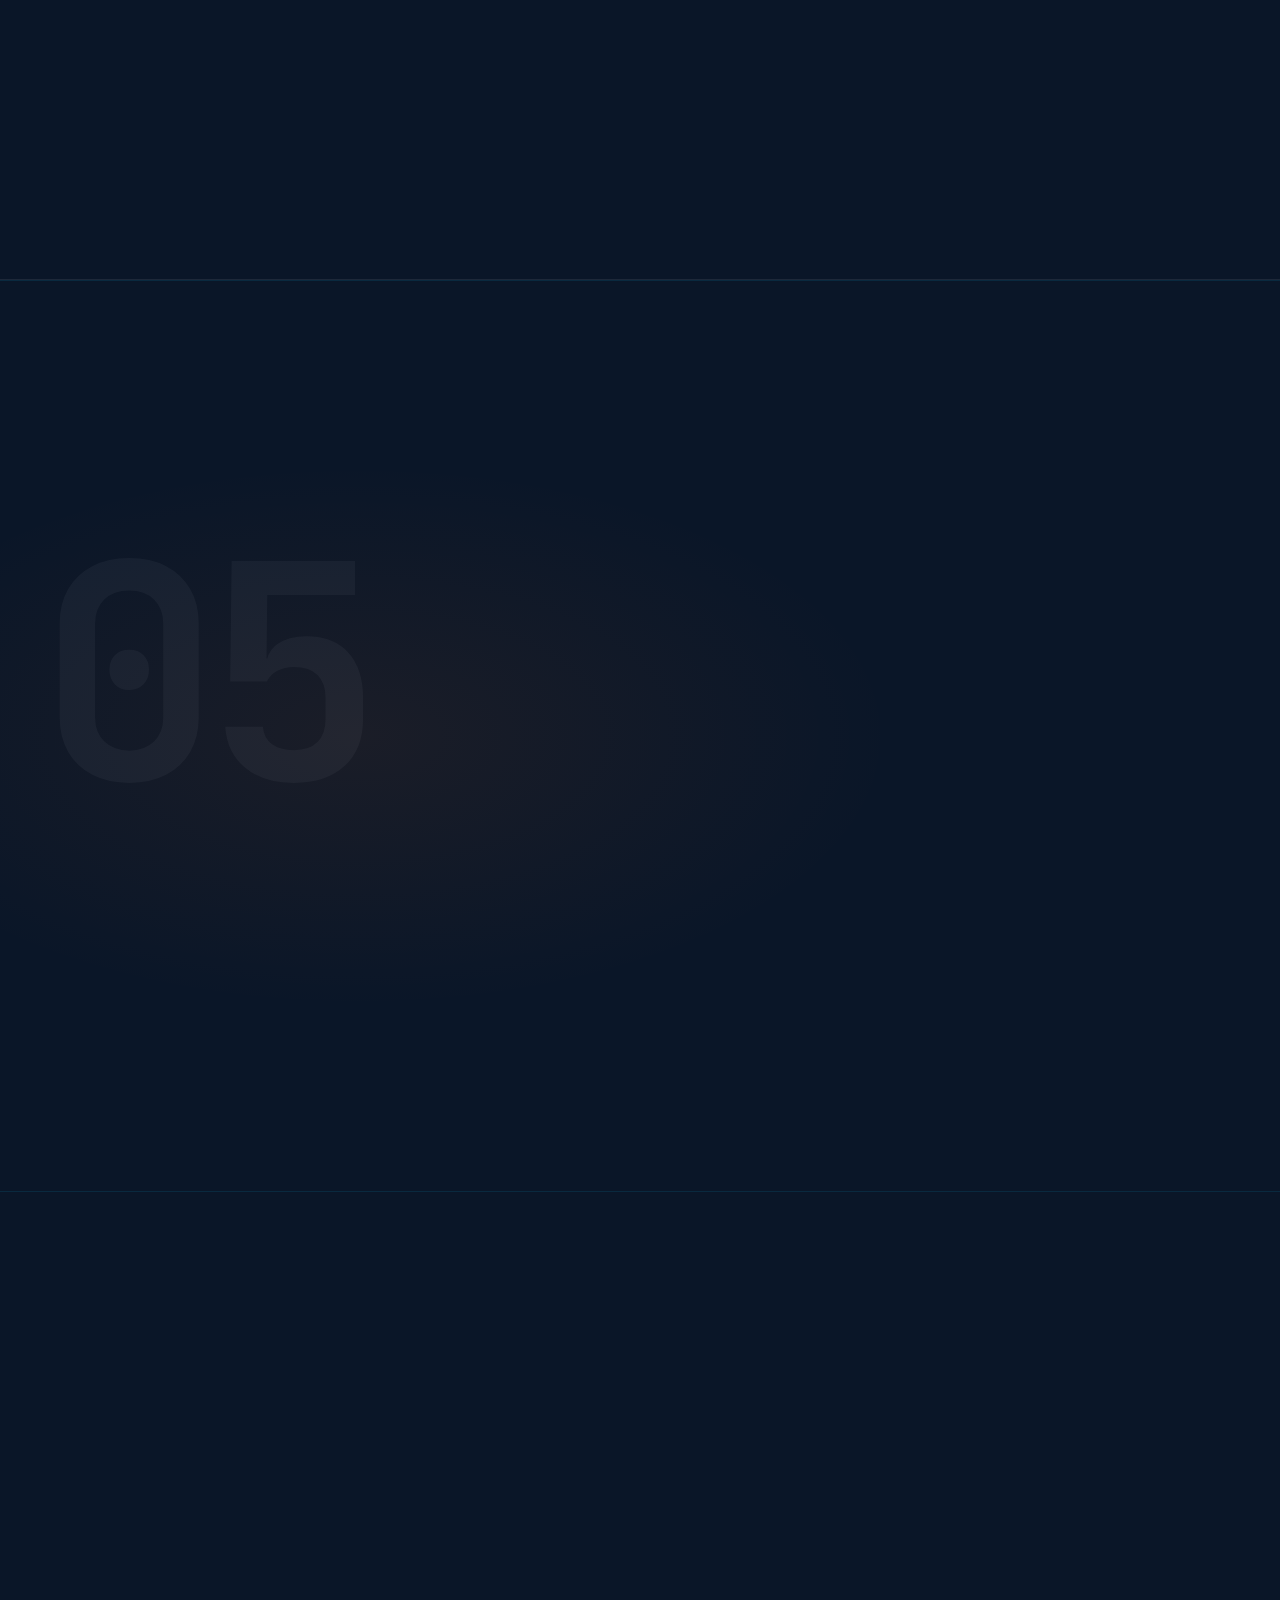
==== commit f41daa24: "Footer: unify spacing/line-height + email link → 'Email us' - Link text changed from 'cairnsstingers" ====
--- a/working/v11-work.html
+++ b/working/v11-work.html
@@ -1234,6 +1234,7 @@
 .footer__col ul{list-style:none;padding:0;margin:0;display:flex;flex-direction:column;gap:11px}
 .footer__col a{
   font-family:var(--sans);font-size:13.5px;color:var(--dim);
+  line-height:1.4;
   text-decoration:none;
   transition:color .2s ease;
   display:inline-flex;align-items:center;gap:6px;
@@ -1312,7 +1313,8 @@
   .footer__brand img{width:56px}
   .footer__brand-tag{font-size:13px;max-width:36ch}
   .footer__col-head{font-size:9.5px;margin-bottom:14px}
-  .footer__col ul{gap:10px}
+  .footer__col ul{gap:11px}
+  .footer__col p + p{margin-top:11px}
   .footer__col a,.footer__col p{font-size:13px}
   .footer__bottom{
     padding:20px 0 24px;
@@ -1946,7 +1948,7 @@
       <div class="footer__col">
         <h3 class="footer__col-head">Contact</h3>
         <p>President Greg Lees</p>
-        <a class="footer__col__email" href="mailto:cairnsstingers@gmail.com">cairnsstingers@gmail.com</a>
+        <a class="footer__col__email" href="mailto:cairnsstingers@gmail.com">Email us</a>
       </div>
 
     </div>
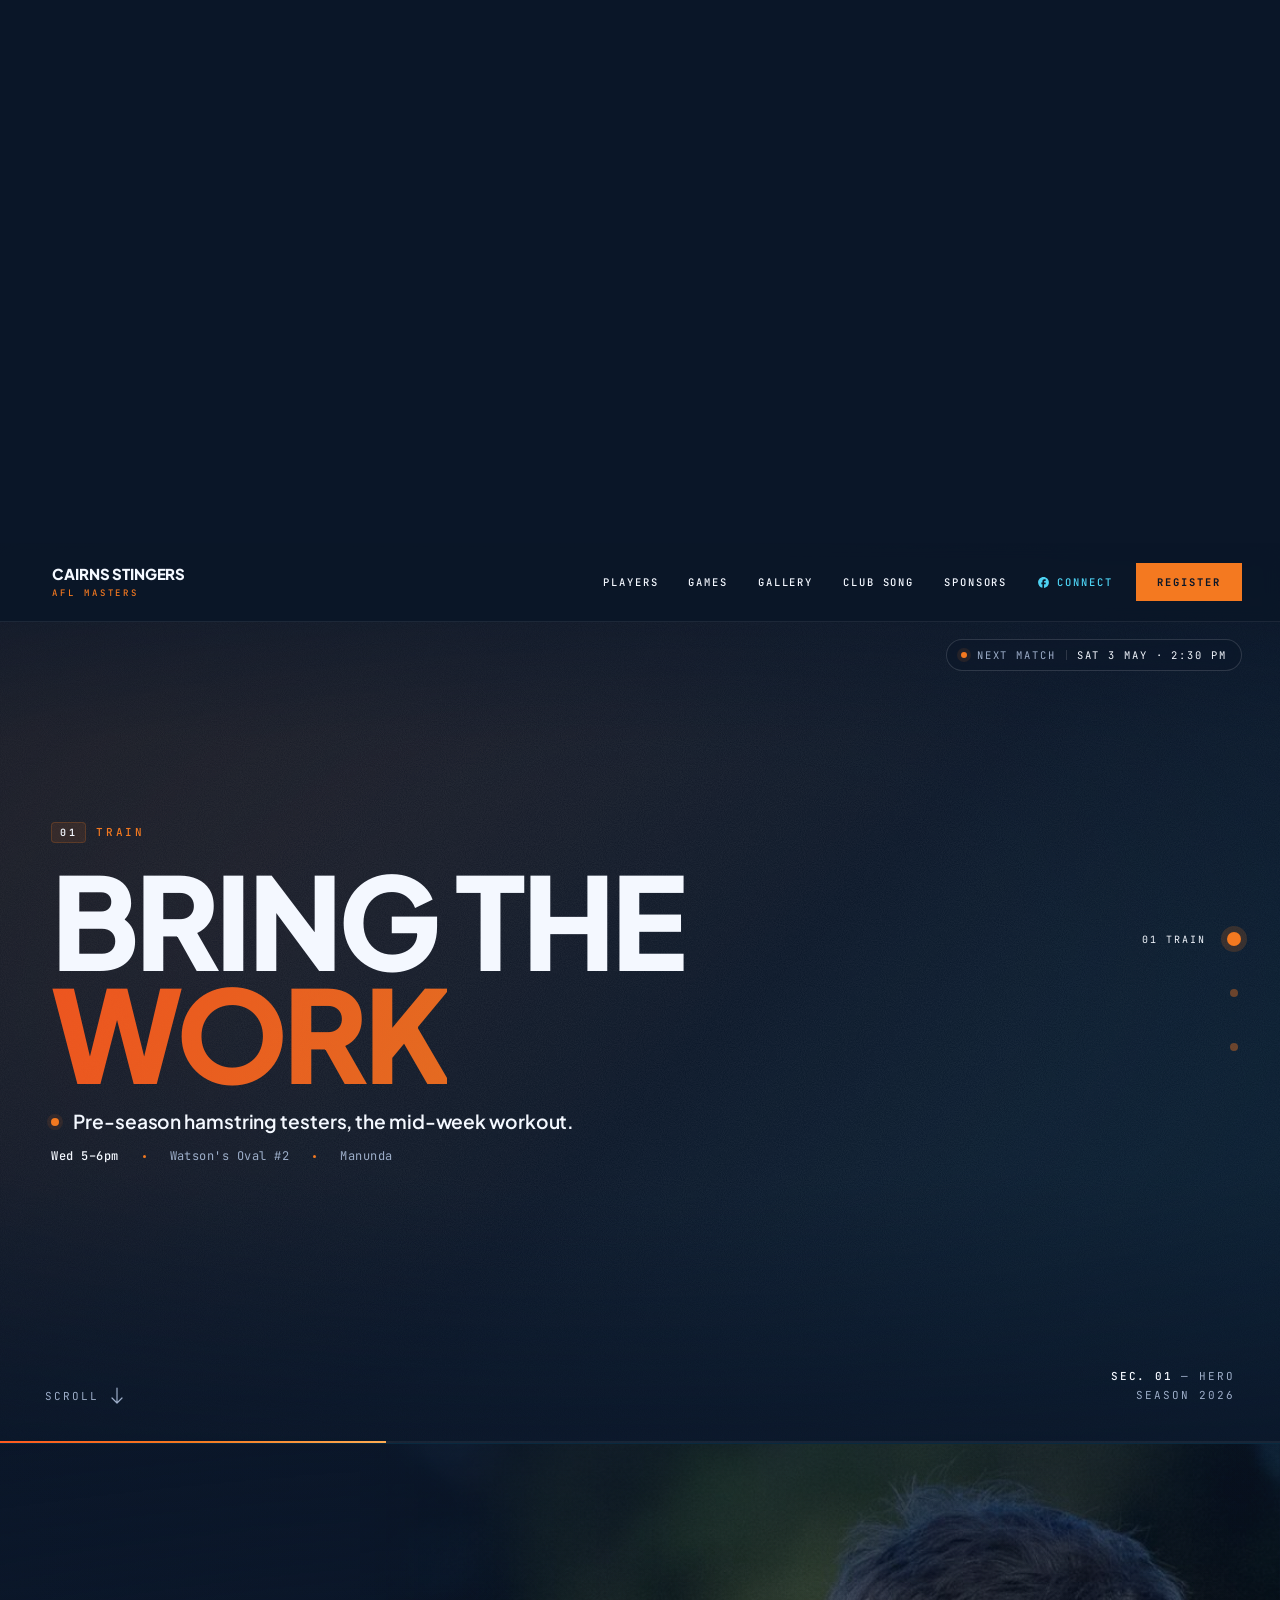
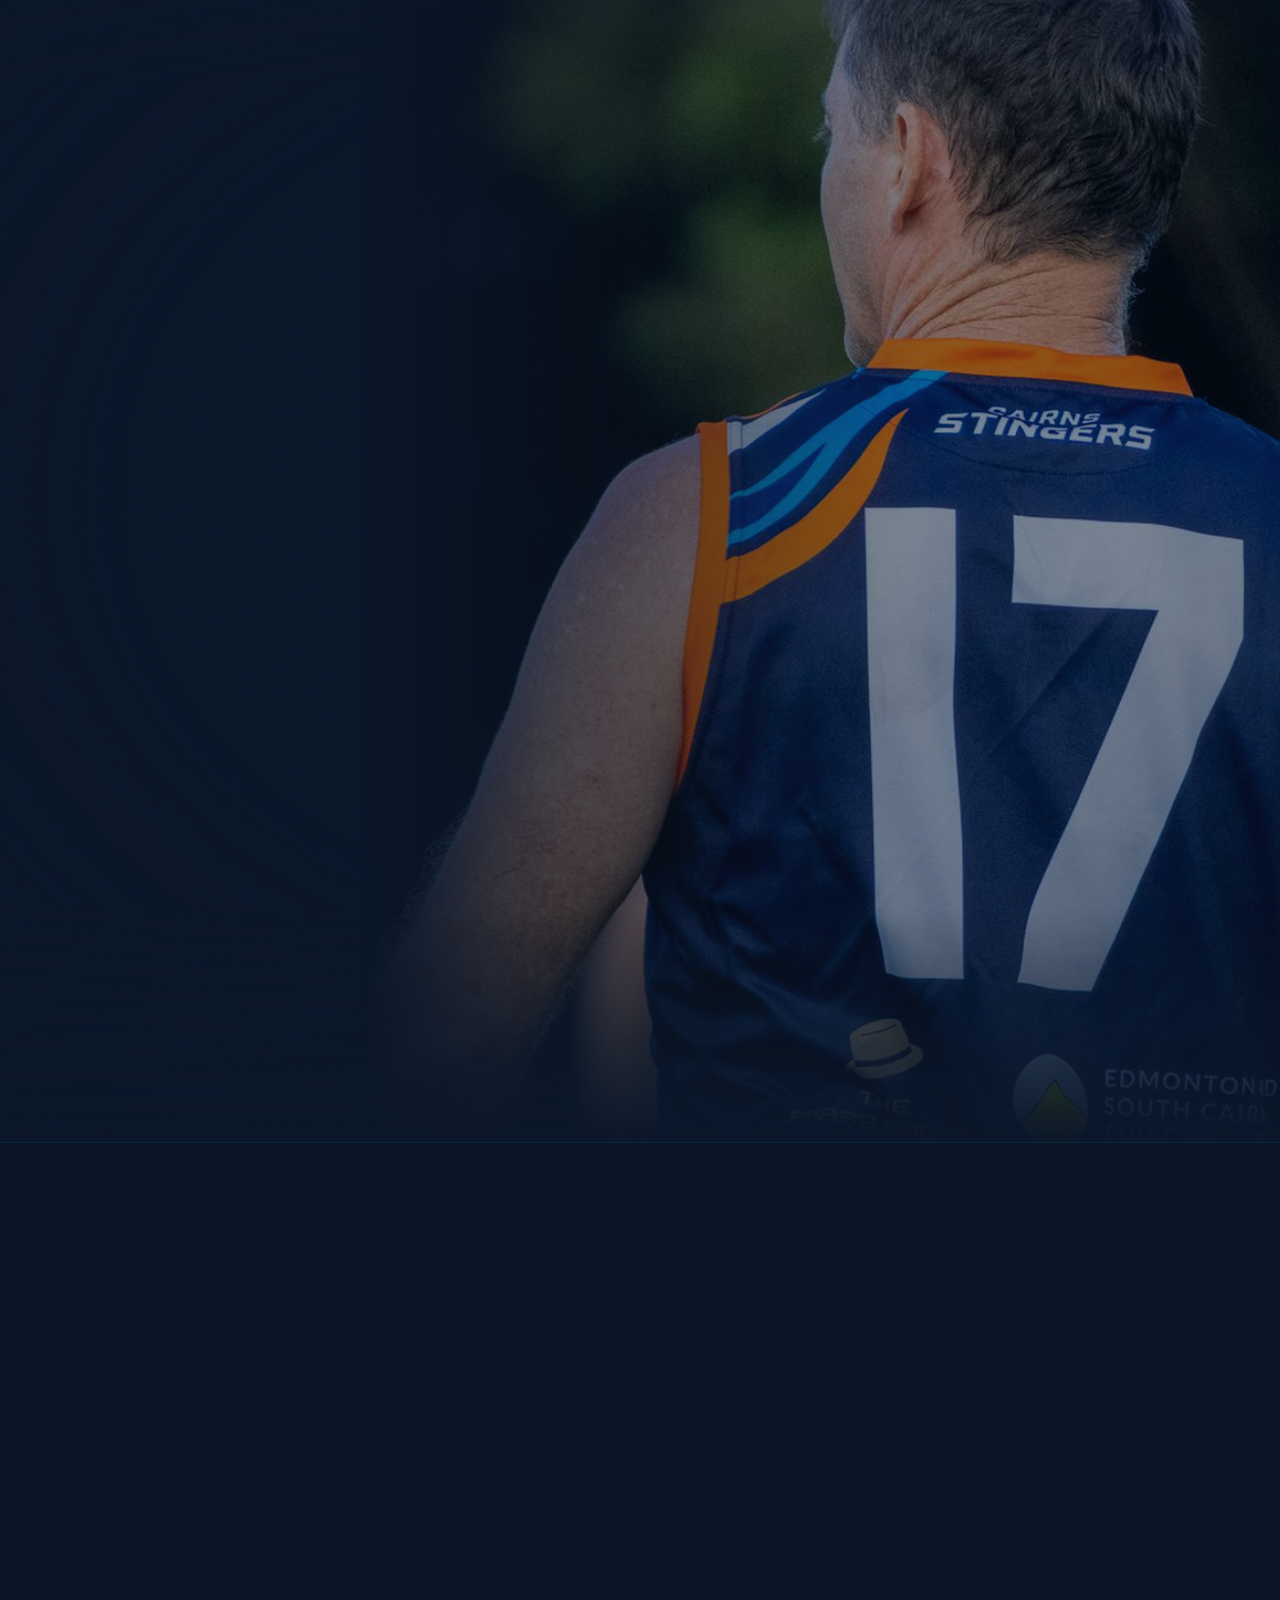
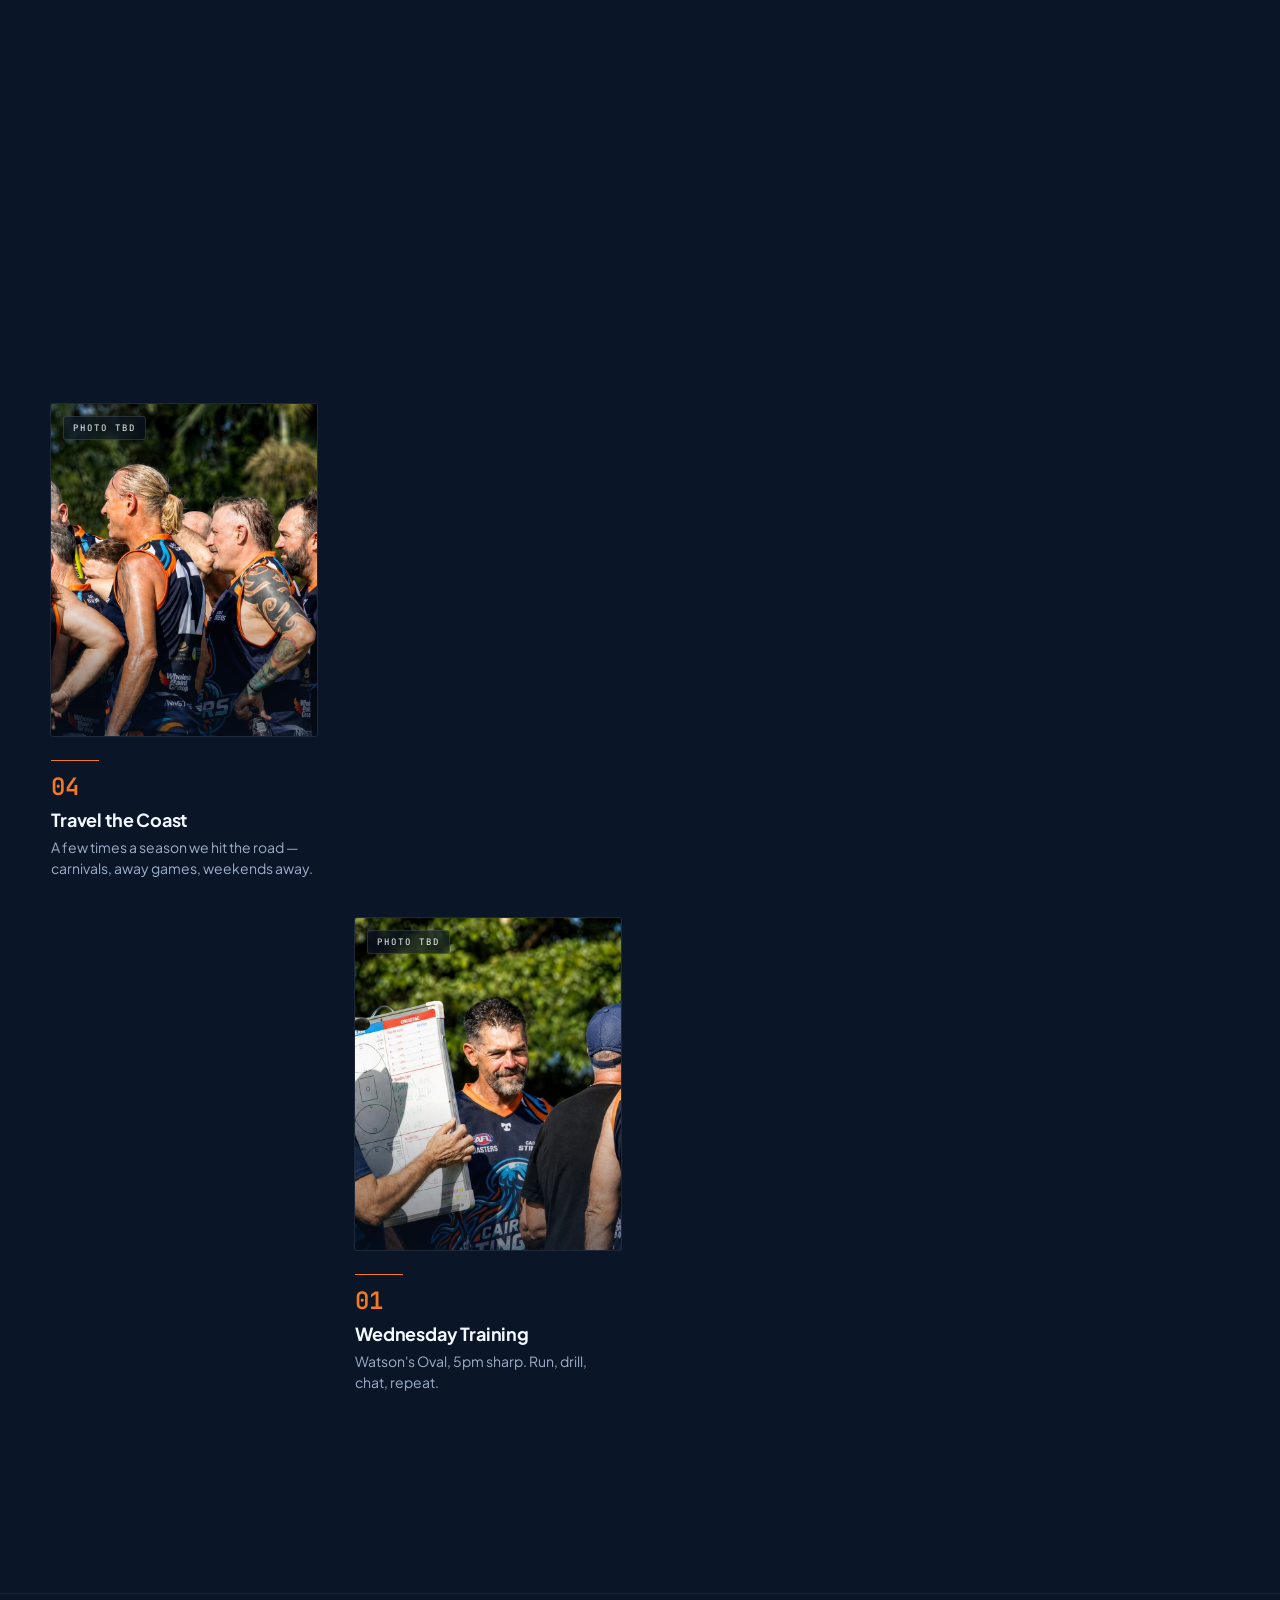
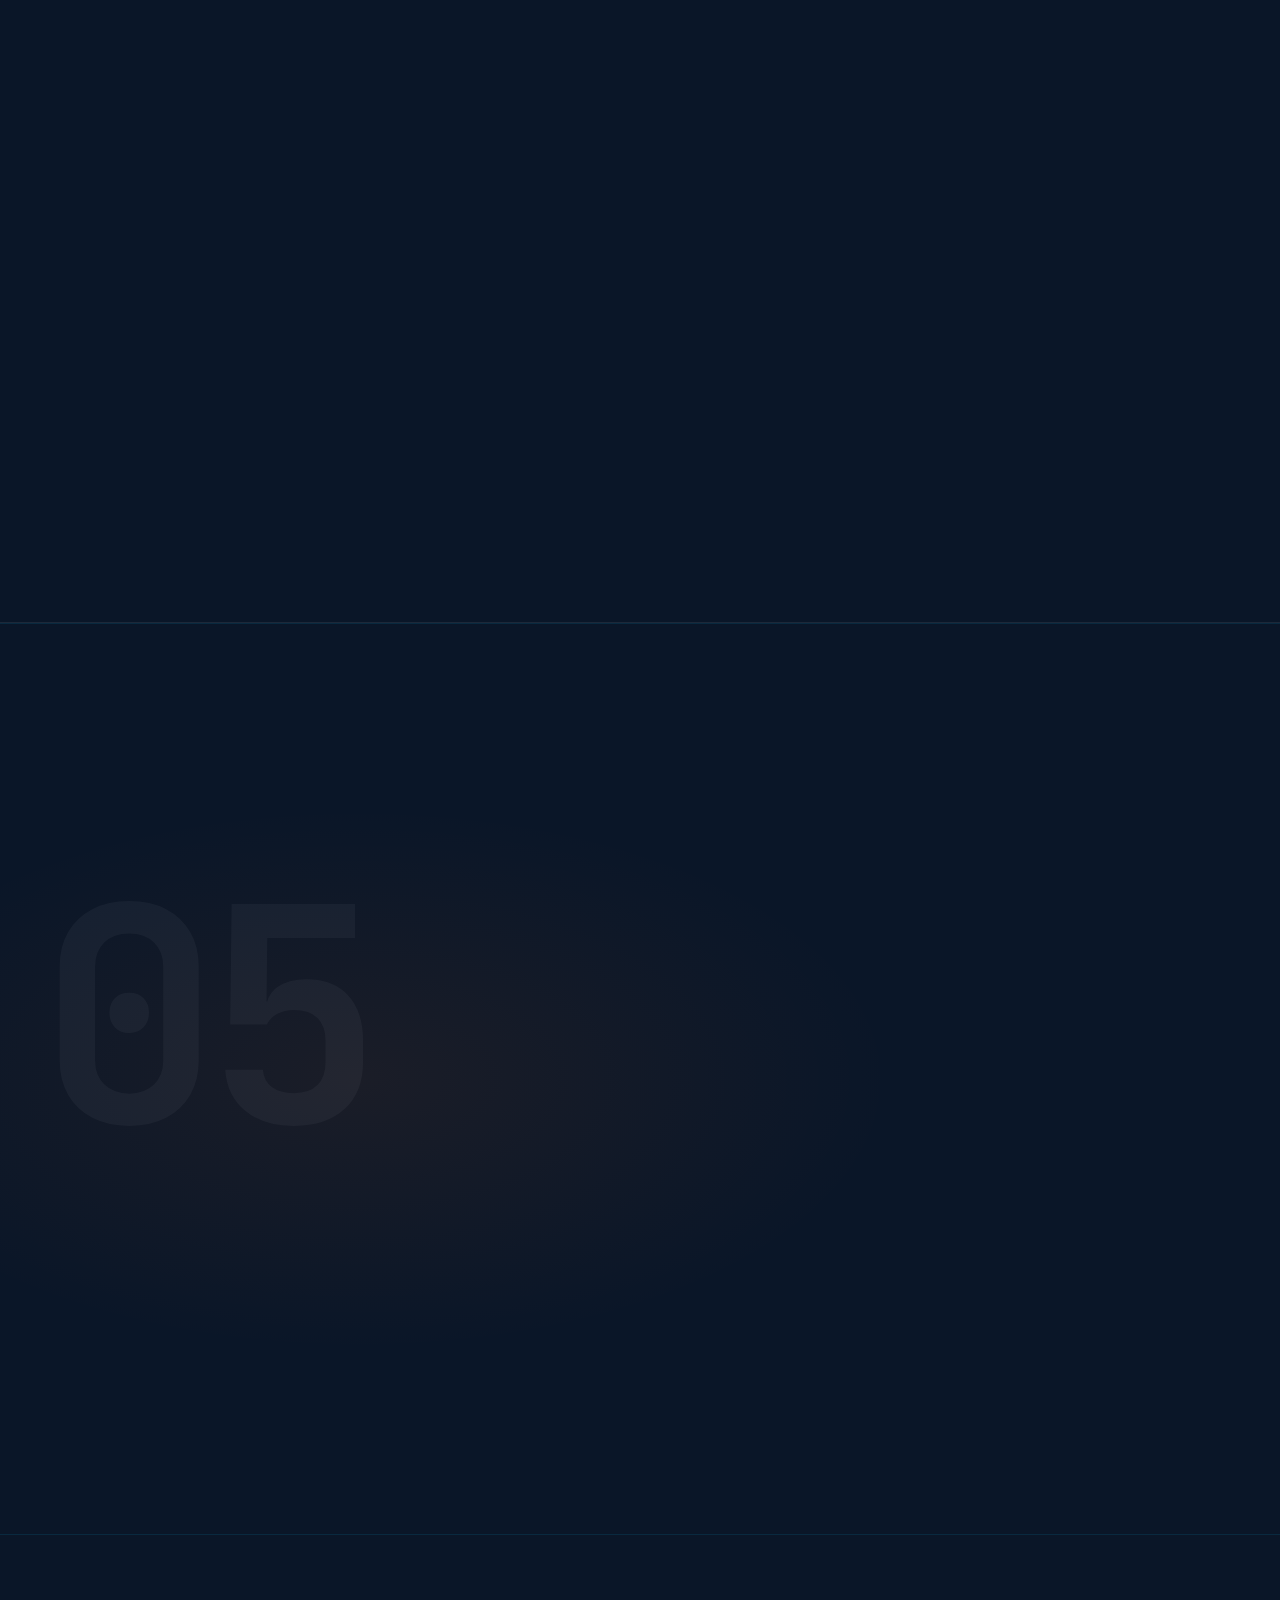
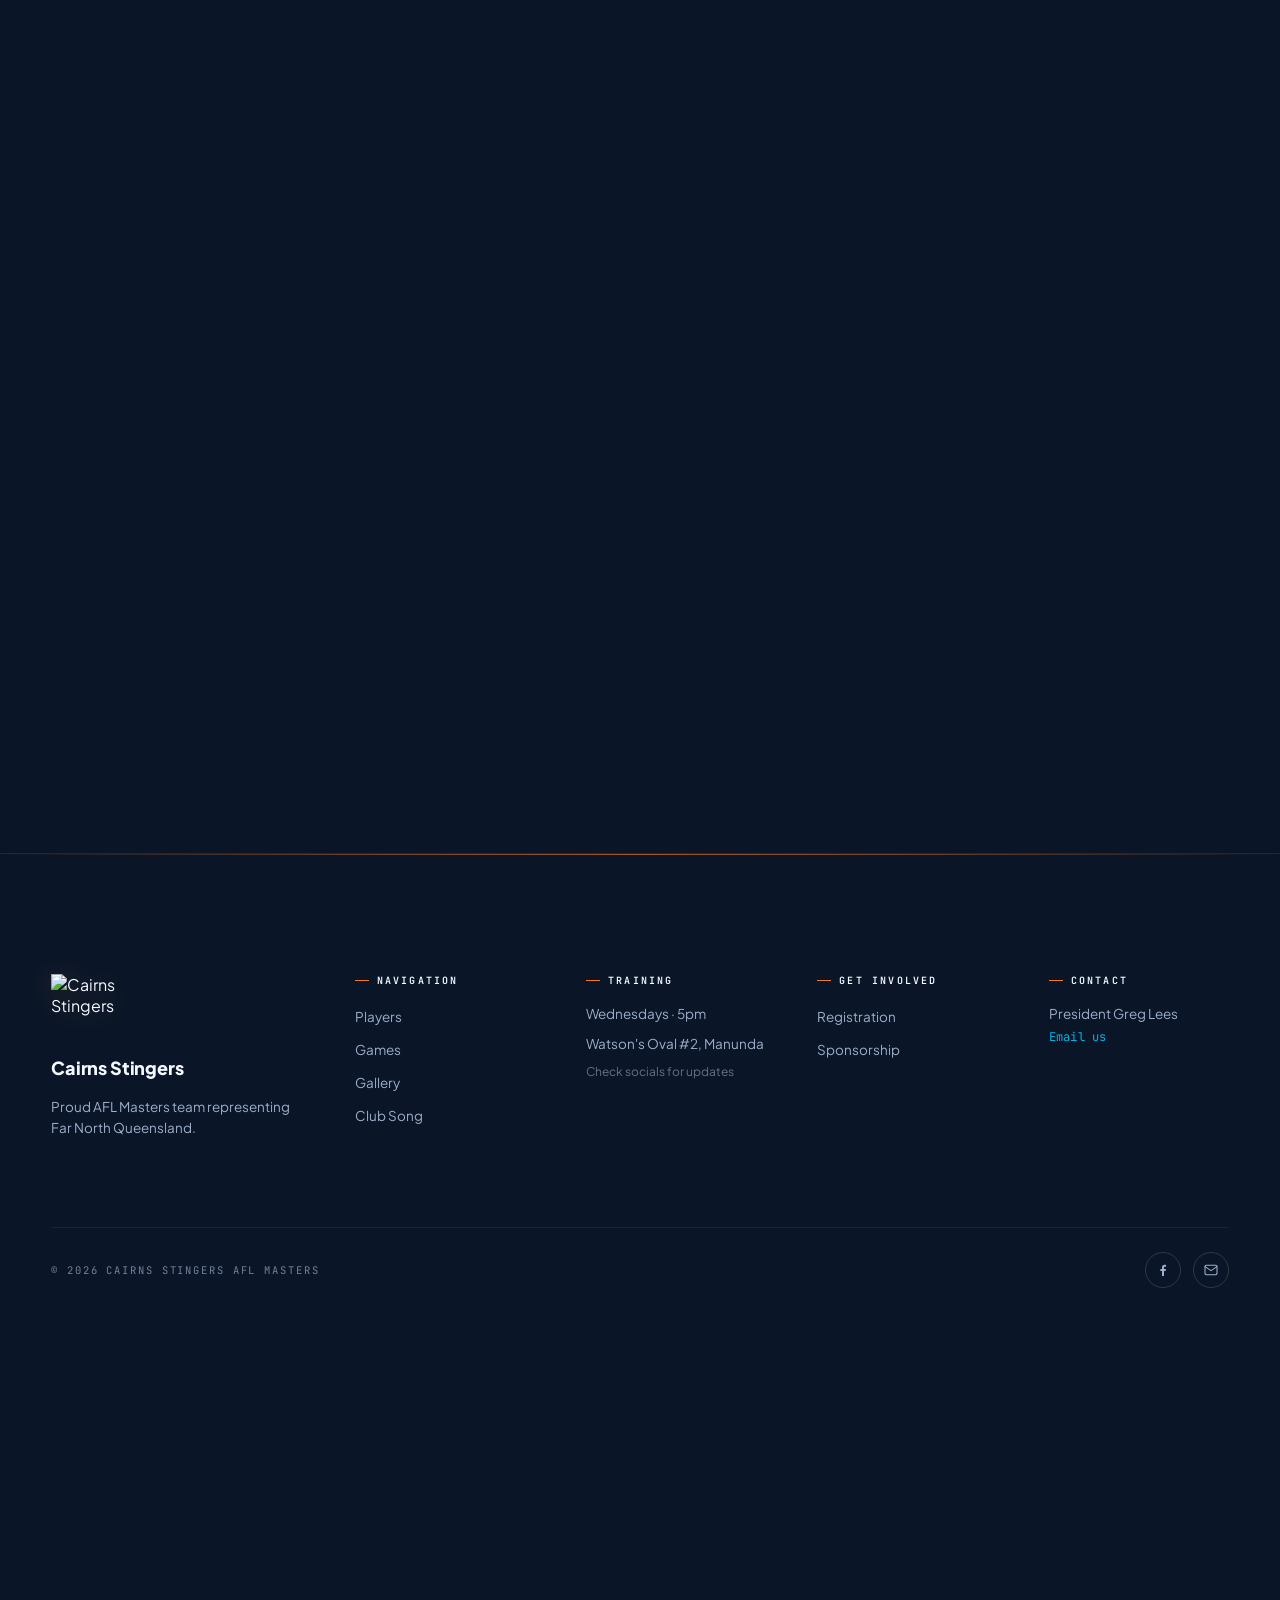
==== commit bfaa2ac7: "Footer mobile: 6 patches — ticks, balance, rhythm, bottom-row, cyan rule PATCH 1 — Tick marks reserv" ====
--- a/working/v11-work.html
+++ b/working/v11-work.html
@@ -1240,22 +1240,13 @@
   display:inline-flex;align-items:center;gap:6px;
 }
 .footer__col a:hover{color:var(--ink)}
-.footer__col a::before{
-  content:"";width:0;height:1px;background:var(--or);
-  transition:width .25s cubic-bezier(.2,.7,.2,1);
-}
-.footer__col a:hover::before{width:10px}
+/* Tick marks are reserved for column HEADERS only — link items and info paragraphs are plain */
+.footer__col a::before{display:none}
 .footer__col p{
   font-family:var(--sans);font-size:13.5px;color:var(--dim);
   line-height:1.4;margin:0;
-  padding-left:16px;position:relative;
-}
-/* Match the orange-line affordance the nav links have (visible always for info items) */
-.footer__col p::before{
-  content:"";
-  position:absolute;left:0;top:.65em;
-  width:10px;height:1px;background:var(--or);opacity:.55;
-}
+}
+.footer__col a{gap:0}
 .footer__col p + p{margin-top:11px}
 .footer__col a.footer__col__email{
   font-family:var(--mono);font-size:12px;
@@ -1268,7 +1259,7 @@
 .footer__col a.footer__col__email::before{display:none}
 .footer__col a.footer__col__email:hover{color:var(--cyl)}
 .footer__bottom{
-  border-top:1px solid var(--line);
+  border-top:1px solid rgba(0,180,230,0.12);
   padding:24px 0 28px;
   display:flex;align-items:center;justify-content:space-between;
   gap:20px;flex-wrap:wrap;
@@ -1298,30 +1289,47 @@
   .footer__top{grid-template-columns:1fr 1fr;gap:48px 32px}
   .footer__brand{grid-column:1 / -1}
 }
+@media (max-width:680px){
+  /* PATCH 4: section padding rhythm matching other sections (Recruit, About) */
+  .footer{padding:clamp(72px,14vw,120px) 24px}
+}
 @media (max-width:560px){
-  .footer{padding-top:64px}
+  .footer{padding-top:clamp(72px,14vw,120px)}
   .footer__top{
     grid-template-columns:1fr 1fr;
-    gap:32px 24px;
-    padding-bottom:48px;
+    gap:40px 24px;            /* PATCH 4: 40px between column-rows */
+    padding-bottom:48px;       /* 48px breathing above the cyan rule */
   }
   .footer__brand{grid-column:1 / -1}
-  /* Clean 2×2 below brand: Nav | Training, then Get Involved | Contact */
-  /* Email tighter to its line, sized for tap target */
+  /* Brand internal spacing: logo→name 24px, name→tag 12px */
+  .footer__brand{gap:0;margin-bottom:8px}  /* +8 on top of grid 40 = 48px brand→cols */
+  .footer__brand img{width:56px;margin-bottom:0}
+  .footer__brand-name{margin-top:24px}
+  .footer__brand-tag{margin-top:12px;font-size:13px;max-width:36ch}
+  /* PATCH 4: heading→list = 16px; item→item = 12px */
+  .footer__col-head{margin-bottom:16px;font-size:9.5px}
+  .footer__col ul{gap:12px}
+  .footer__col p + p{margin-top:12px}
+  .footer__col a,.footer__col p{font-size:13px}
+  /* Email tight to its line, sized for tap target */
   .footer__col__email{font-size:14px;padding:6px 0 8px;min-height:44px;margin-top:0}
-  .footer__brand{gap:14px}
-  .footer__brand img{width:56px}
-  .footer__brand-tag{font-size:13px;max-width:36ch}
-  .footer__col-head{font-size:9.5px;margin-bottom:14px}
-  .footer__col ul{gap:11px}
-  .footer__col p + p{margin-top:11px}
-  .footer__col a,.footer__col p{font-size:13px}
+  /* PATCH 5: bottom row — social LEFT, © RIGHT, single row.
+     row-reverse so source-order (copy, social) renders visually as social-first */
   .footer__bottom{
-    padding:20px 0 24px;
-    flex-direction:column-reverse;align-items:flex-start;gap:18px;
+    padding:48px 0 24px;       /* 48px above content (under the cyan rule) */
+    flex-direction:row-reverse;
+    flex-wrap:nowrap;
+    align-items:center;
+    justify-content:space-between;
+    gap:16px;
   }
   .footer__copy{font-size:9.5px;letter-spacing:.16em}
-  .footer__social a{width:34px;height:34px}
+  .footer__social{gap:10px}
+  .footer__social a{width:32px;height:32px}
+}
+/* PATCH 5 fallback — narrowest viewports allow wrap */
+@media (max-width:359px){
+  .footer__bottom{flex-wrap:wrap}
 }
 
 /* ============ MOMENT — full-bleed cinematic photo break ============ */
@@ -1922,7 +1930,6 @@
       <nav class="footer__col" aria-label="Site">
         <h3 class="footer__col-head">Navigation</h3>
         <ul>
-          <li><a href="https://cairnsstingers.com.au/">Home</a></li>
           <li><a href="https://cairnsstingers.com.au/players/">Players</a></li>
           <li><a href="https://cairnsstingers.com.au/games/">Games</a></li>
           <li><a href="https://cairnsstingers.com.au/gallery/">Gallery</a></li>
